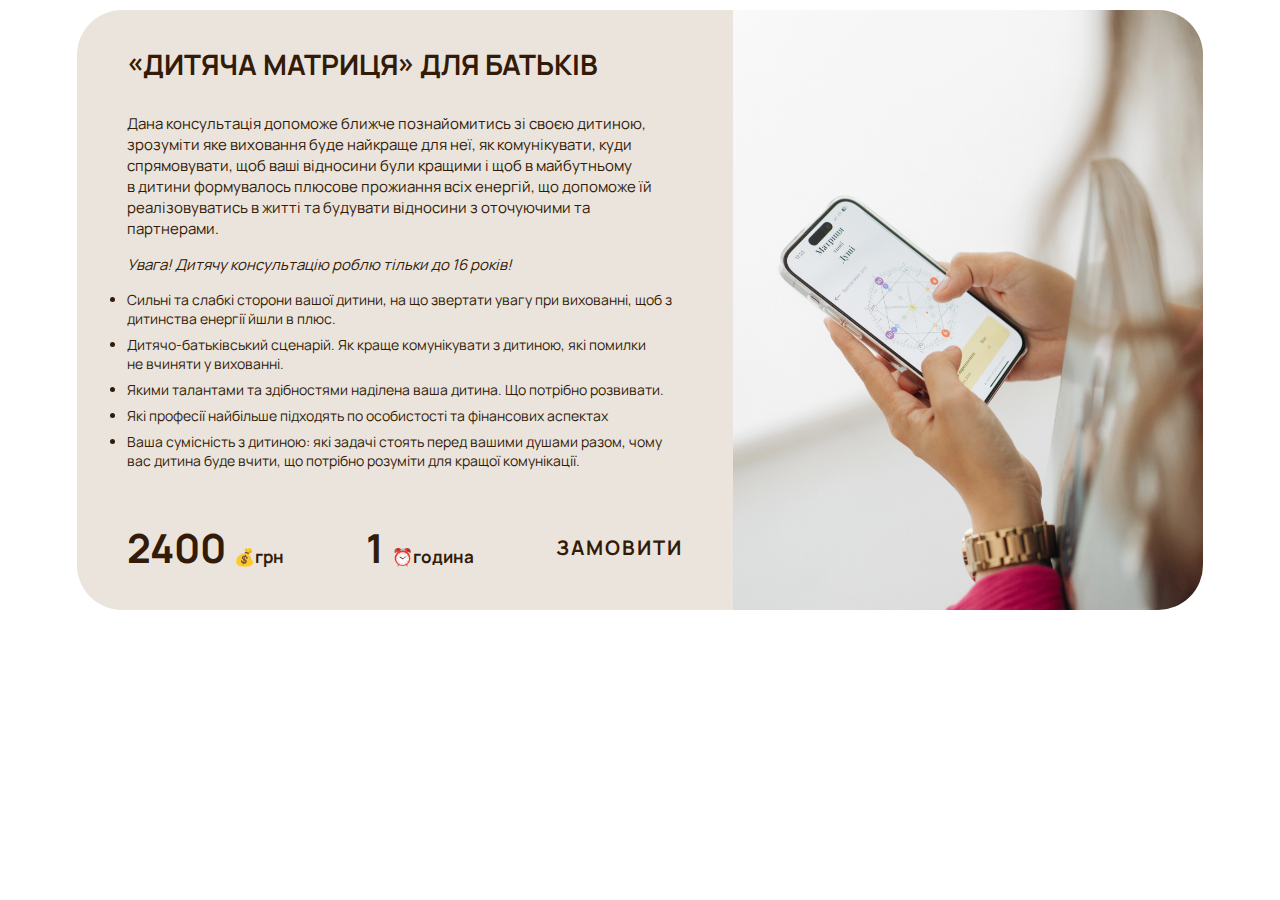
==== pages/child-consultation.html @ 8779e443 "fix" ====
<!DOCTYPE html>
<html lang="en">

<head>
    <meta charset="UTF-8">
    <meta http-equiv="X-UA-Compatible" content="IE=edge">
    <meta name="viewport" content="width=device-width, initial-scale=1.0">
    <link rel="stylesheet" href="../styles/style.css">
    <link rel="preconnect" href="https://fonts.googleapis.com">
    <link rel="preconnect" href="https://fonts.gstatic.com" crossorigin>
    <link rel="preconnect" href="https://fonts.googleapis.com">
    <link rel="preconnect" href="https://fonts.gstatic.com" crossorigin>
    <link rel="preconnect" href="https://fonts.googleapis.com">
    <link rel="preconnect" href="https://fonts.gstatic.com" crossorigin>
    <link href="https://fonts.googleapis.com/css2?family=Manrope:wght@200&family=Playfair+Display&display=swap"
        rel="stylesheet">
    <link rel="stylesheet" href="https://cdnjs.cloudflare.com/ajax/libs/animate.css/4.1.1/animate.min.css" />

    <title>Nataliia Karmolog</title>
</head>

<body>
    <main>
        <section id="services" class="section services">
            <div class="container services-container">
                <div class="services-wrap">
                    <div class="service-card card-1">
                        <div class="service-card-text consultation-page">

                            <h4>&#171;ДИТЯЧА МАТРИЦЯ&#187; ДЛЯ БАТЬКІВ</h4>
                            <p>Дана консультація допоможе ближче познайомитись зі своєю дитиною, зрозуміти яке виховання
                                буде
                                найкраще для неї, як комунікувати, куди спрямовувати, щоб ваші відносини були кращими і
                                щоб
                                в майбутньому в дитини формувалось плюсове прожиання всіх енергій, що допоможе їй
                                реалізовуватись в житті та будувати відносини з оточуючими та партнерами.</p>
                            <p><i>Увага! Дитячу консультацію роблю тільки до 16 років!</i></p>
                            <ul>
                                <li>Сильні та слабкі сторони вашої дитини, на що звертати увагу при вихованні, щоб з
                                    дитинства
                                    енергії йшли в плюс.</li>
                                <li>Дитячо-батьківський сценарій. Як краще комунікувати з дитиною, які помилки
                                    не вчиняти
                                    у вихованні.</li>
                                <li>Якими талантами та здібностями наділена ваша дитина. Що потрібно розвивати.</li>
                                <li>Які професії найбільше підходять по особистості та фінансових аспектах</li>
                                <li>Ваша сумісність з дитиною: які задачі стоять перед вашими душами разом, чому вас
                                    дитина
                                    буде
                                    вчити, що потрібно розуміти для кращої комунікації.</li>
                            </ul>
                            <div class="service-card-footer">
                                <div class="service-card-price">2400 <span>‌💰грн</span></div>
                                <div class="service-card-price"> ‌1 <span>‌⏰година</span></div>
                                <a target="_blank" rel="noreferrer" class="service-card-order"
                                    href="https://www.instagram.com/nataliia_karmolog">ЗАМОВИТИ</a>
                            </div>

                        </div>
                        <div class="service-card-img" id="card-1-img"></div>
                    </div>
                </div>
            </div>
    </main>
    <script type="module" src="../js/script.js"></script>
</body>

</html>
---- styles/style.css ----
@charset "UTF-8";
@font-face {
  font-family: "Wulkan Display";
  src: url("../assets/fonts/WulkanDisplayLight.woff2") format("woff2"), url("../assets/fonts/WulkanDisplayLight.woff") format("woff");
}
* {
  -webkit-box-sizing: border-box;
          box-sizing: border-box;
}

html {
  scroll-behavior: smooth;
}

body {
  margin: 0 auto;
  background-color: white;
  width: 100vw;
  overflow-x: hidden;
  margin-right: calc(-1 * (100vw - 100%));
  font-family: "Manrope", sans-serif;
  color: #331B07;
  font-size: 1vw;
}
@media (max-width: 1366px) {
  body {
    overflow-x: hidden;
  }
}

h1,
h2,
h3 {
  font-family: "Wulkan Display", serif;
  color: #331B07;
}

a {
  text-decoration: none;
}

.container {
  margin: 0 auto;
  max-width: 1450px;
  overflow-x: hidden;
  padding: 0 5px;
}

#hero {
  display: -webkit-box;
  display: -ms-flexbox;
  display: flex;
  -webkit-box-orient: horizontal;
  -webkit-box-direction: normal;
      -ms-flex-direction: row;
          flex-direction: row;
  height: 100vh;
}
@media (max-width: 768px) {
  #hero {
    -webkit-box-orient: vertical;
    -webkit-box-direction: normal;
        -ms-flex-direction: column;
            flex-direction: column;
  }
}

.hero-text-wrapper {
  width: 55%;
  position: relative;
}
@media (max-width: 768px) {
  .hero-text-wrapper {
    width: 100%;
  }
}
.hero-text-wrapper::before {
  content: "";
  background-image: url("../assets/img/bg.webp");
  background-size: cover;
  position: absolute;
  top: 0px;
  right: 0px;
  bottom: 0px;
  left: 0px;
  opacity: 0.13;
  overflow: hidden;
  z-index: -1;
}
.hero-text-wrapper .header {
  display: -webkit-box;
  display: -ms-flexbox;
  display: flex;
  -webkit-box-orient: horizontal;
  -webkit-box-direction: normal;
      -ms-flex-direction: row;
          flex-direction: row;
  -webkit-box-align: center;
      -ms-flex-align: center;
          align-items: center;
  -webkit-box-pack: center;
      -ms-flex-pack: center;
          justify-content: center;
  gap: 45px;
  height: 120px;
  /*hamburger*/
}
.hero-text-wrapper .header .nav-ul {
  padding: 0;
  display: -webkit-box;
  display: -ms-flexbox;
  display: flex;
  -webkit-box-orient: horizontal;
  -webkit-box-direction: normal;
      -ms-flex-direction: row;
          flex-direction: row;
  -webkit-box-pack: justify;
      -ms-flex-pack: justify;
          justify-content: space-between;
  gap: 25px;
  padding: 0 20px;
}
.hero-text-wrapper .header .nav-ul .nav-item {
  list-style: none;
}
.hero-text-wrapper .header .nav-ul a {
  text-decoration: none;
  color: black;
  font-size: 14px;
}
.hero-text-wrapper .header .nav-ul a:hover {
  color: #B49378;
}
@media (max-width: 1367px) {
  .hero-text-wrapper .header .nav-ul a {
    font-size: 12px;
  }
}
.hero-text-wrapper .header .hamburger {
  display: none;
}
.hero-text-wrapper .header .hamburger .line {
  width: 50px;
  height: 5px;
  background-color: #ecf0f1;
  display: block;
  margin: 8px auto;
  -webkit-transition: all 0.3s ease-in-out;
  transition: all 0.3s ease-in-out;
}
.hero-text-wrapper .header .hamburger:hover {
  cursor: pointer;
}
.hero-text-wrapper .header #hamburger-10 {
  -webkit-transition: all 0.3s ease-in-out;
  transition: all 0.3s ease-in-out;
}
.hero-text-wrapper .header #hamburger-10.is-active {
  -webkit-transform: rotate(90deg);
  transform: rotate(90deg);
}
.hero-text-wrapper .header #hamburger-10.is-active .line:nth-child(1) {
  width: 30px;
}
.hero-text-wrapper .header #hamburger-10.is-active .line:nth-child(2) {
  width: 30px;
}
.hero-text-wrapper .header .is-open .hamburger {
  -webkit-transform: rotate(90deg);
  transform: rotate(90deg);
}
.hero-text-wrapper .header .is-open .nav {
  right: 0;
}
@media (min-width: 320px) and (max-width: 1028px) {
  .hero-text-wrapper .header {
    -webkit-box-pack: start;
        -ms-flex-pack: start;
            justify-content: flex-start;
    position: relative;
    padding-left: 10px;
  }
  .hero-text-wrapper .header .logo {
    margin-left: 15px;
  }
  .hero-text-wrapper .header .nav {
    position: fixed;
    width: 320px;
    height: 100%;
    top: 0;
    right: -320px;
    background-color: #E2E2E2;
    z-index: 10;
    -webkit-transition: 0.5s;
    transition: 0.5s;
  }
  .hero-text-wrapper .header .nav-ul {
    -webkit-box-orient: vertical;
    -webkit-box-direction: normal;
        -ms-flex-direction: column;
            flex-direction: column;
    -webkit-box-pack: center;
        -ms-flex-pack: center;
            justify-content: center;
    margin: 150px auto;
    padding: 0px;
    padding-left: 40px;
    gap: 20px;
  }
  .hero-text-wrapper .header .nav-ul .nav-item {
    margin-right: 0;
  }
  .hero-text-wrapper .header .nav-ul .nav-link {
    font-weight: 600;
    font-size: 22px;
    line-height: 35px;
    color: #292929;
  }
  .hero-text-wrapper .header .nav-ul .active-link::after {
    bottom: -8px;
  }
  .hero-text-wrapper .header .hamburger {
    display: block;
    position: absolute;
    right: 15px;
    top: 40px;
    z-index: 20;
  }
  .hero-text-wrapper .header .hamburger .line {
    width: 30px;
    height: 2px;
    background-color: rgba(51, 27, 7, 0.7607843137);
    display: block;
    margin: 8px 23px 8px 0px;
    -webkit-transition: all 0.3s ease-in-out;
    transition: all 0.3s ease-in-out;
  }
}
.hero-text-wrapper .hero-text {
  height: 87%;
  display: -webkit-box;
  display: -ms-flexbox;
  display: flex;
  -webkit-box-orient: vertical;
  -webkit-box-direction: normal;
      -ms-flex-direction: column;
          flex-direction: column;
  -webkit-box-align: center;
      -ms-flex-align: center;
          align-items: center;
}
.hero-text-wrapper .hero-text h1 {
  width: 78%;
  font-weight: 300;
  text-transform: uppercase;
  font-size: 5.3em;
  line-height: 1.1em;
  padding-left: 17.2%;
  margin-top: 11.7%;
  margin-bottom: 40px;
}
.hero-text-wrapper .hero-text p {
  font-size: 22px;
  line-height: 35.8px;
  width: 73%;
  padding-left: 22%;
}
@media (max-width: 1367px) {
  .hero-text-wrapper .hero-text h1 {
    font-size: 4.7em;
    line-height: 1.25em;
    padding-left: 2.5%;
    margin-top: 10.5%;
    margin-bottom: 20px;
  }
}
@media (max-width: 1028px) {
  .hero-text-wrapper .hero-text h1 {
    font-size: 6.5em;
    line-height: 1.25em;
    padding-left: 2.5%;
    margin-top: 3.5%;
    margin-bottom: 20px;
  }
  .hero-text-wrapper .hero-text p {
    font-size: 16px;
    line-height: 23px;
    width: 80%;
    padding-left: 12%;
  }
}
@media (max-width: 768px) {
  .hero-text-wrapper .hero-text {
    -webkit-box-align: start;
        -ms-flex-align: start;
            align-items: flex-start;
    padding-left: 65px;
  }
  .hero-text-wrapper .hero-text h1 {
    width: 60%;
    margin-bottom: 10px;
    margin-top: 0%;
  }
  .hero-text-wrapper .hero-text p {
    width: 60%;
    padding-left: 9%;
    margin-bottom: 50px;
  }
}
@media (max-width: 470px) {
  .hero-text-wrapper .hero-text {
    padding-left: 10px;
  }
  .hero-text-wrapper .hero-text h1 {
    font-size: 50px;
    width: 97%;
  }
  .hero-text-wrapper .hero-text p {
    width: 100%;
    font-size: 18px;
    padding-left: 10px;
    padding-right: 10px;
    margin-bottom: 120px;
  }
}
.hero-text-wrapper .hero-circle {
  position: absolute;
  width: 320px;
  height: 320px;
  border-radius: 50%;
  left: 84%;
  top: 49%;
  z-index: 1;
  background-color: #B49378;
  padding: 13px;
}
.hero-text-wrapper .hero-circle:hover {
  cursor: pointer;
}
.hero-text-wrapper .hero-circle .vector-img {
  position: absolute;
  z-index: 10;
  top: 19%;
  left: 19%;
  width: 200px;
}
.hero-text-wrapper .hero-circle .rounded-text {
  text-transform: uppercase;
  -webkit-transform: rotate(-104deg);
          transform: rotate(-104deg);
  color: #fff;
  font-weight: bold;
  z-index: -1;
  letter-spacing: 0.09rem;
}
@-webkit-keyframes rotating {
  from {
    -webkit-transform: rotate(0deg);
            transform: rotate(0deg);
  }
  to {
    -webkit-transform: rotate(360deg);
            transform: rotate(360deg);
  }
}
@keyframes rotating {
  from {
    -webkit-transform: rotate(0deg);
            transform: rotate(0deg);
  }
  to {
    -webkit-transform: rotate(360deg);
            transform: rotate(360deg);
  }
}
.hero-text-wrapper .hero-circle .rotating {
  -webkit-animation: rotating 18s linear infinite;
          animation: rotating 18s linear infinite;
}
@-webkit-keyframes coloring {
  0% {
    fill: #fff;
  }
  100% {
    fill: #fff;
  }
}
@keyframes coloring {
  0% {
    fill: #fff;
  }
  100% {
    fill: #fff;
  }
}
.hero-text-wrapper .hero-circle .coloring {
  -webkit-animation: coloring 18s linear infinite;
          animation: coloring 18s linear infinite;
}
@media (max-width: 1367px) {
  .hero-text-wrapper .hero-circle {
    width: 200px;
    height: 200px;
    left: 84%;
    top: 59%;
    z-index: 1;
    padding: 13px;
  }
  .hero-text-wrapper .hero-circle .vector-img {
    top: 19%;
    left: 19%;
    width: 125px;
  }
}
@media (max-width: 1028px) {
  .hero-text-wrapper .hero-circle {
    width: 200px;
    height: 200px;
    left: 84%;
    top: 69%;
    z-index: 1;
    padding: 13px;
  }
  .hero-text-wrapper .hero-circle .vector-img {
    top: 19%;
    left: 19%;
    width: 125px;
  }
}
@media (max-width: 768px) {
  .hero-text-wrapper .hero-circle {
    width: 180px;
    height: 180px;
    left: 64%;
    top: 73%;
  }
  .hero-text-wrapper .hero-circle .vector-img {
    top: 20%;
    left: 22%;
    width: 105px;
  }
}
@media (max-width: 470px) {
  .hero-text-wrapper .hero-circle {
    width: 150px;
    height: 150px;
    left: 55%;
    top: 82%;
    padding: 10px;
  }
  .hero-text-wrapper .hero-circle .vector-img {
    top: 23%;
    left: 24%;
    width: 80px;
  }
}

.hero-img {
  width: 45%;
  position: relative;
  overflow: hidden;
}
.hero-img::before {
  content: "";
  background-image: url("../assets/img/2.webp");
  background-size: cover;
  position: absolute;
  top: -180px;
  right: 0px;
  bottom: 0px;
  left: 0px;
  overflow: hidden;
}
@media screen and (max-width: 1367px) {
  .hero-img::before {
    content: "";
    background-image: url("../assets/img/2.webp");
    background-size: cover;
    position: absolute;
    top: -20px;
    right: 0px;
    bottom: 0px;
    left: 0px;
    overflow: hidden;
  }
}
@media (max-width: 768px) {
  .hero-img {
    width: 100%;
    height: 100%;
  }
}
@media screen and (max-width: 470px) {
  .hero-img::before {
    content: "";
    top: -240px;
  }
}
@media screen and (max-width: 376px) {
  .hero-img::before {
    content: "";
    top: -210px;
  }
}

/**********SECTION ABOUT***********/
.about-container h2 {
  font-size: 3.78em;
  font-weight: normal;
  text-align: center;
  width: 60%;
  margin: 0 auto;
  margin-top: 120px;
  margin-bottom: 90px;
  line-height: 78.1px;
  line-height: 1.3em;
}
.about-container .about-wrap {
  display: -webkit-box;
  display: -ms-flexbox;
  display: flex;
  -webkit-box-orient: horizontal;
  -webkit-box-direction: normal;
      -ms-flex-direction: row;
          flex-direction: row;
  width: 100%;
  background-color: #F3F1EC;
  overflow: hidden;
  border-radius: 45px;
  margin-bottom: 100px;
}
.about-container .about-wrap .about-wrap-img {
  width: 43%;
  height: 835px;
  position: relative;
}
.about-container .about-wrap .about-wrap-img::before {
  content: "";
  background-image: url("../assets/img/4.webp");
  background-size: cover;
  position: absolute;
  top: -100px;
  right: 0px;
  bottom: 0px;
  left: 0px;
  overflow: hidden;
}
.about-container .about-wrap .about-wrap-text {
  width: 57%;
  padding-left: 7.5%;
  padding-top: 30px;
  padding-right: 90px;
}
.about-container .about-wrap .about-wrap-text h3 {
  font-size: 37px;
  line-height: 49.1px;
  font-weight: normal;
  margin-bottom: 20px;
  letter-spacing: 0.06rem;
}
.about-container .about-wrap .about-wrap-text p {
  font-size: 19px;
  line-height: 33.8px;
  margin-bottom: 25px;
}
.about-container .about-wrap .about-wrap-text button {
  width: 250px;
  height: 65px;
  border-radius: 35px;
  font-size: 20px;
  color: white;
  border: none;
  background-color: #B49378;
}
.about-container .about-wrap .about-wrap-text button:hover {
  cursor: pointer;
  background-color: rgba(180, 147, 120, 0.5411764706);
}
.about-container .numbers-wrap {
  display: -webkit-box;
  display: -ms-flexbox;
  display: flex;
  -webkit-box-orient: horizontal;
  -webkit-box-direction: normal;
      -ms-flex-direction: row;
          flex-direction: row;
  -webkit-box-pack: center;
      -ms-flex-pack: center;
          justify-content: center;
}
.about-container .numbers-wrap .numbers-wrap-circle {
  display: -webkit-box;
  display: -ms-flexbox;
  display: flex;
  -webkit-box-orient: vertical;
  -webkit-box-direction: normal;
      -ms-flex-direction: column;
          flex-direction: column;
  -webkit-box-pack: center;
      -ms-flex-pack: center;
          justify-content: center;
  -webkit-box-align: center;
      -ms-flex-align: center;
          align-items: center;
  width: 490px;
  height: 490px;
  border: 1px solid rgba(128, 128, 128, 0.589);
  border-radius: 50%;
  font-size: 22px;
  line-height: 35px;
  margin: 0 -15px;
}
.about-container .numbers-wrap .numbers-wrap-circle span {
  font-size: 82px;
  line-height: 82.1px;
  font-family: "Wulkan Display", serif;
  font-weight: 500;
}
@media (max-width: 1366px) {
  .about-container {
    padding: 0 50px;
  }
  .about-container h2 {
    font-size: 3.9em;
    margin-top: 100px;
    margin-bottom: 60px;
    line-height: 1.3em;
  }
  .about-container .about-wrap .about-wrap-img {
    width: 43%;
    height: 515px;
  }
  .about-container .about-wrap .about-wrap-img::before {
    content: "";
    top: -250px;
  }
  .about-container .about-wrap .about-wrap-text {
    width: 57%;
    padding-left: 7%;
    padding-top: 65px;
    padding-right: 6%;
  }
  .about-container .about-wrap .about-wrap-text h3 {
    font-size: 24px;
    line-height: 31px;
  }
  .about-container .about-wrap .about-wrap-text p {
    font-size: 13px;
    line-height: 20.6px;
  }
  .about-container .about-wrap .about-wrap-text button {
    width: 165px;
    height: 45px;
    font-size: 14px;
  }
  .about-container .numbers-wrap .numbers-wrap-circle {
    width: 310px;
    height: 310px;
    font-size: 14px;
    line-height: 22.7px;
    margin: 0 -15px;
  }
  .about-container .numbers-wrap .numbers-wrap-circle span {
    font-size: 52px;
    line-height: 52.7px;
  }
}
@media (max-width: 1028px) {
  .about-container {
    padding: 0 50px;
  }
  .about-container h2 {
    font-size: 3.9em;
    margin-top: 100px;
    margin-bottom: 60px;
    line-height: 1.3em;
  }
  .about-container .about-wrap .about-wrap-img {
    width: 43%;
    height: 515px;
  }
  .about-container .about-wrap .about-wrap-text {
    width: 57%;
    padding-left: 7%;
    padding-top: 65px;
    padding-right: 6%;
  }
  .about-container .about-wrap .about-wrap-text h3 {
    font-size: 24px;
    line-height: 31px;
  }
  .about-container .about-wrap .about-wrap-text p {
    font-size: 13px;
    line-height: 20.6px;
  }
  .about-container .about-wrap .about-wrap-text button {
    width: 165px;
    height: 45px;
    font-size: 14px;
  }
  .about-container .numbers-wrap .numbers-wrap-circle {
    width: 310px;
    height: 310px;
    font-size: 14px;
    line-height: 22.7px;
    margin: 0 -15px;
  }
  .about-container .numbers-wrap .numbers-wrap-circle span {
    font-size: 52px;
    line-height: 52.7px;
  }
}
@media (max-width: 768px) {
  .about-container h2 {
    margin-bottom: 20px;
  }
  .about-container .about-wrap .about-wrap-img {
    height: 500px;
  }
  .about-container .about-wrap .about-wrap-text {
    padding-top: 10px;
    padding-left: 5%;
    padding-right: 5%;
  }
  .about-container .about-wrap .about-wrap-text h3 {
    font-size: 18px;
  }
  .about-container .about-wrap .about-wrap-text p {
    margin-bottom: 30px;
  }
  .about-container .numbers-wrap .numbers-wrap-circle {
    width: 250px;
    height: 250px;
    font-size: 14px;
    line-height: 21px;
    margin: 0 -15px;
  }
  .about-container .numbers-wrap .numbers-wrap-circle .circle-text {
    width: 70%;
    text-align: center;
  }
  .about-container .numbers-wrap .numbers-wrap-circle span {
    font-size: 52px;
    line-height: 52.7px;
  }
}
@media (max-width: 470px) {
  .about-container {
    padding: 0 30px;
  }
  .about-container h2 {
    font-size: 35px;
    line-height: 1.3em;
    width: 100%;
  }
  .about-container .about-wrap {
    -webkit-box-orient: vertical;
    -webkit-box-direction: normal;
        -ms-flex-direction: column;
            flex-direction: column;
  }
  .about-container .about-wrap .about-wrap-img {
    width: 100%;
    height: 290px;
  }
  .about-container .about-wrap .about-wrap-img::before {
    top: -185px;
  }
  .about-container .about-wrap .about-wrap-text {
    width: 100%;
    padding-top: 20px;
    padding-right: 6%;
  }
  .about-container .about-wrap .about-wrap-text h3 {
    font-size: 28px;
    line-height: 35px;
  }
  .about-container .about-wrap .about-wrap-text p {
    font-size: 18px;
    line-height: 26px;
  }
  .about-container .about-wrap .about-wrap-text button {
    width: 185px;
    height: 65px;
    font-size: 18px;
    margin-bottom: 45px;
  }
  .about-container .numbers-wrap .numbers-wrap-circle {
    width: 180px;
    height: 180px;
  }
  .about-container .numbers-wrap .numbers-wrap-circle .circle-text {
    width: 70%;
    text-align: center;
    font-weight: bold;
    font-size: 12px;
  }
  .about-container .numbers-wrap .numbers-wrap-circle span {
    font-size: 45px;
    line-height: 52.7px;
  }
}
@media screen and (max-width: 376px) {
  .about-container .about-wrap .about-wrap-img::before {
    top: -135px;
  }
}

/*************SECTION METHOD************/
.method-container {
  padding-top: 10px;
}
.method-container .method-wrap {
  display: -webkit-box;
  display: -ms-flexbox;
  display: flex;
  -webkit-box-orient: horizontal;
  -webkit-box-direction: normal;
      -ms-flex-direction: row;
          flex-direction: row;
  -webkit-box-align: center;
      -ms-flex-align: center;
          align-items: center;
  width: 100%;
  overflow: hidden;
  border-radius: 45px;
  margin-bottom: 30px;
  margin-top: 10px;
  position: relative;
}
.method-container .method-wrap::before {
  content: "";
  background-image: url("../assets/img/bg.webp");
  background-size: cover;
  position: absolute;
  top: 0px;
  right: 0px;
  bottom: 0px;
  left: 0px;
  opacity: 0.13;
  overflow: hidden;
  z-index: -1;
}
.method-container .method-wrap .method-wrap-img {
  width: 43%;
  height: 760px;
  position: relative;
}
.method-container .method-wrap .method-wrap-img::before {
  content: "";
  background-image: url("../assets/img/5.webp");
  background-size: cover;
  position: absolute;
  top: -330px;
  right: 0px;
  bottom: 0px;
  left: 0px;
  overflow: hidden;
}
.method-container .method-wrap .method-wrap-text {
  width: 57%;
  padding-left: 15px;
  padding-right: 53px;
}
.method-container .method-wrap .method-wrap-text h3 {
  font-size: 71px;
  line-height: 78.1px;
  font-weight: normal;
  letter-spacing: 0.06rem;
  margin-bottom: 40px;
  margin-top: 0;
}
.method-container .method-wrap .method-wrap-text p {
  font-size: 21px;
  line-height: 33.8px;
  margin: 0;
}
.method-container .method-wrap .method-wrap-text .p-bold {
  margin-top: 20px;
  font-weight: bold;
}
@media (max-width: 1366px) {
  .method-container {
    padding-left: 5%;
    padding-right: 5%;
  }
  .method-container .method-wrap .method-wrap-img {
    height: 540px;
  }
  .method-container .method-wrap .method-wrap-img::before {
    content: "";
    top: -220px;
  }
  .method-container .method-wrap .method-wrap-text h3 {
    font-size: 44px;
    line-height: 50.2px;
    margin-bottom: 20px;
    margin-top: 10px;
    letter-spacing: 0rem;
  }
  .method-container .method-wrap .method-wrap-text p {
    font-size: 15px;
    line-height: 20.6px;
    margin: 0;
    padding-right: 3%;
  }
}
@media (max-width: 768px) {
  .method-container .method-wrap .method-wrap-img {
    height: 505px;
  }
  .method-container .method-wrap .method-wrap-text {
    padding-right: 0;
  }
  .method-container .method-wrap .method-wrap-text h3 {
    font-size: 33px;
    line-height: 37px;
    margin-bottom: 15px;
    margin-top: 15px;
    letter-spacing: 0rem;
  }
  .method-container .method-wrap .method-wrap-text p {
    font-size: 13px;
    line-height: 20.6px;
    margin: 0;
    padding-right: 3%;
  }
}
@media (max-width: 470px) {
  .method-container .method-wrap {
    -webkit-box-orient: vertical;
    -webkit-box-direction: normal;
        -ms-flex-direction: column;
            flex-direction: column;
    -webkit-box-pack: justify;
        -ms-flex-pack: justify;
            justify-content: space-between;
    gap: 15px;
    height: 800px;
  }
  .method-container .method-wrap .method-wrap-img {
    width: 100%;
    position: relative;
    overflow: hidden;
  }
  .method-container .method-wrap .method-wrap-img::before {
    top: -170px;
  }
  .method-container .method-wrap .method-wrap-text {
    padding-right: 0;
    width: 100%;
  }
  .method-container .method-wrap .method-wrap-text h3 {
    font-size: 39px;
    line-height: 44.1px;
    width: 100%;
    margin-bottom: 15px;
    margin-top: 10px;
    text-align: center;
  }
  .method-container .method-wrap .method-wrap-text p {
    font-size: 17.5px;
    line-height: 28.6px;
    margin: 0;
    padding-right: 0%;
  }
}
@media (max-width: 376px) {
  .method-container .method-wrap .method-wrap-img::before {
    top: -145px;
  }
}

/**************SECTION SERVICES*****************/
.services-container {
  padding-top: 30px;
  padding-bottom: 15vh;
}
.services-container h2 {
  font-size: 71px;
  font-weight: normal;
  text-align: center;
  width: 60%;
  margin: 0 auto;
  margin-top: 120px;
  margin-bottom: 90px;
  line-height: 78.1px;
}
.services-container .services-wrap {
  display: -webkit-box;
  display: -ms-flexbox;
  display: flex;
  -ms-flex-wrap: wrap;
      flex-wrap: wrap;
  gap: 2%;
}
.services-container .service-card {
  display: -webkit-box;
  display: -ms-flexbox;
  display: flex;
  -webkit-box-orient: horizontal;
  -webkit-box-direction: normal;
      -ms-flex-direction: row;
          flex-direction: row;
  -webkit-box-align: center;
      -ms-flex-align: center;
          align-items: center;
  gap: 50px;
  overflow: hidden;
  margin-top: 10px;
  position: relative;
  max-width: 100%;
  margin-bottom: 2%;
  padding: 50px 65px;
  border-radius: 45px;
}
.services-container .service-card .service-card-text {
  width: 57%;
  font-size: 17px;
}
.services-container .service-card .service-card-text p {
  font-size: 15px;
}
.services-container .service-card .service-card-text h4 {
  margin: 0;
  font-size: 28px;
  margin-bottom: 30px;
}
.services-container .service-card .service-card-text ul,
.services-container .service-card .service-card-text li {
  margin: 0;
  padding: 0;
  margin-bottom: 7px;
}
.services-container .service-card .service-card-text .service-card-footer {
  display: -webkit-box;
  display: -ms-flexbox;
  display: flex;
  -webkit-box-orient: horizontal;
  -webkit-box-direction: normal;
      -ms-flex-direction: row;
          flex-direction: row;
  -webkit-box-pack: justify;
      -ms-flex-pack: justify;
          justify-content: space-between;
  margin-top: 50px;
}
.services-container .service-card .service-card-text .service-card-footer .service-card-price {
  font-size: 40px;
  font-weight: bold;
}
.services-container .service-card .service-card-text .service-card-footer .service-card-price span {
  font-size: 17px;
}
.services-container .service-card .service-card-text .service-card-footer .service-card-order {
  display: -webkit-box;
  display: -ms-flexbox;
  display: flex;
  -webkit-box-pack: center;
      -ms-flex-pack: center;
          justify-content: center;
  -webkit-box-align: center;
      -ms-flex-align: center;
          align-items: center;
  font-size: 20px;
  font-weight: bold;
  letter-spacing: 2px;
  color: #331B07;
}
.services-container .service-card .service-card-img {
  width: 43%;
  height: 100%;
  position: relative;
  border-radius: 45px;
}
.services-container .service-card .service-card-img::before {
  content: "";
  background-size: cover;
  position: absolute;
  overflow: hidden;
}
.services-container .service-card .consultation-page .service-card-text {
  width: 100%;
}
.services-container .card-1 {
  background-color: #EAE4DD;
}
.services-container #card-1-img::before {
  background-image: url("../assets/img/62.webp");
  top: -50px;
  right: -65px;
  bottom: -50px;
  left: 0px;
}
.services-container .card-2 {
  background-color: #E2E2E2;
  -webkit-box-orient: horizontal;
  -webkit-box-direction: reverse;
      -ms-flex-direction: row-reverse;
          flex-direction: row-reverse;
}
.services-container #card-2-img::before {
  background-image: url("../assets/img/7.webp");
  top: -50px;
  right: 0px;
  bottom: -50px;
  left: -65px;
}
.services-container .low-priority-cars-wrap {
  display: -webkit-box;
  display: -ms-flexbox;
  display: flex;
  -webkit-box-orient: horizontal;
  -webkit-box-direction: normal;
      -ms-flex-direction: row;
          flex-direction: row;
  -webkit-box-pack: justify;
      -ms-flex-pack: justify;
          justify-content: space-between;
  -ms-flex-wrap: wrap;
      flex-wrap: wrap;
}
.services-container .low-priority-cars-wrap .service-card {
  display: -webkit-box;
  display: -ms-flexbox;
  display: flex;
  -webkit-box-orient: vertical;
  -webkit-box-direction: normal;
      -ms-flex-direction: column;
          flex-direction: column;
  -webkit-box-pack: center;
      -ms-flex-pack: center;
          justify-content: center;
}
.services-container .low-priority-cars-wrap .service-card .service-card-text {
  width: 100%;
}
.services-container .low-priority-cars-wrap .service-card .service-card-text p {
  font-size: 15px;
}
.services-container .card-3 {
  width: 49%;
  background-color: #E9DBCE;
}
.services-container .card-4 {
  width: 49%;
  background-color: #333333;
  color: #FFFFFF;
}
.services-container .card-4 .service-card-footer #card-order-4 {
  color: #FFFFFF;
}
.services-container .card-4 .service-card-footer .service-card-order {
  color: #FFFFFF;
}
.services-container .card-5 {
  width: 49%;
  height: 370px;
  background-color: #EAE4DD;
}
.services-container .card-6 {
  width: 49%;
  background-color: #F6EFDB;
}
.services-container .card-7 {
  margin-top: -120px;
  width: 49%;
  background-color: #F6E1DB;
}
@media (max-width: 1366px) {
  .services-container {
    padding: 0 6%;
  }
  .services-container h2 {
    font-size: 45px;
    line-height: 52.2px;
    margin-top: 110px;
    margin-bottom: 60px;
  }
  .services-container .service-card {
    padding: 35px 50px;
  }
  .services-container .service-card h4 {
    font-size: 18px;
    line-height: 38.1px;
    margin-bottom: 20px;
  }
  .services-container .service-card ul,
  .services-container .service-card li {
    font-size: 14px;
  }
  .services-container .service-card .service-card-footer {
    margin-top: 30px;
  }
  .services-container .service-card .service-card-footer .service-card-price {
    font-size: 30px;
  }
  .services-container .service-card .service-card-footer .service-card-price span {
    font-size: 15px;
  }
  .services-container .service-card .service-card-footer .service-card-order {
    font-size: 15px;
    letter-spacing: 2px;
  }
}
@media (max-width: 768px) {
  .services-container h2 {
    font-size: 34px;
    line-height: 37.5px;
    margin-top: 0px;
    margin-bottom: 40px;
  }
  .services-container .service-card {
    padding: 30px 40px;
  }
  .services-container .service-card h4 {
    font-size: 17px;
    line-height: 24px;
    margin-bottom: 18px;
  }
  .services-container .service-card ul,
  .services-container .service-card li {
    font-size: 14px;
  }
  .services-container .service-card .service-card-footer {
    margin-top: 25px;
  }
  .services-container .service-card .service-card-footer .service-card-price {
    font-size: 28px;
  }
  .services-container .service-card .service-card-footer .service-card-price span {
    font-size: 15px;
  }
  .services-container .service-card .service-card-footer .service-card-order {
    font-size: 15px;
    letter-spacing: 2px;
  }
}
@media (max-width: 470px) {
  .services-container h2 {
    font-size: 35px;
    line-height: 37.5px;
    width: 100%;
  }
  .services-container .services-wrap {
    display: -webkit-box;
    display: -ms-flexbox;
    display: flex;
    -webkit-box-orient: vertical;
    -webkit-box-direction: normal;
        -ms-flex-direction: column;
            flex-direction: column;
    gap: 2%;
  }
  .services-container .service-card {
    max-width: 100%;
    margin-bottom: 4%;
    padding: 40px 35px;
    border-radius: 45px;
  }
  .services-container .service-card .service-card-text {
    width: 100%;
  }
  .services-container .service-card .service-card-text h4 {
    text-align: center;
    font-size: 20px;
    line-height: 30px;
    margin-bottom: 18px;
  }
  .services-container .service-card .service-card-text ul,
  .services-container .service-card .service-card-text .p-2 {
    display: none;
  }
  .services-container .service-card .service-card-text .vision {
    display: block;
  }
  .services-container .service-card .service-card-text .service-card-footer .service-card-price {
    font-size: 20px;
  }
  .services-container .service-card .service-card-text .service-card-footer .service-card-price span {
    font-size: 12px;
  }
  .services-container .service-card .service-card-text .service-card-footer .service-card-order {
    font-size: 15px;
  }
  .services-container .service-card .consultation-page ul,
  .services-container .service-card .consultation-page .p-2 {
    display: block;
  }
  .services-container .service-card ul,
  .services-container .service-card li {
    font-size: 16px;
  }
  .services-container .low-priority-cars-wrap {
    -webkit-box-orient: vertical;
    -webkit-box-direction: normal;
        -ms-flex-direction: column;
            flex-direction: column;
  }
  .services-container .low-priority-cars-wrap .service-card {
    width: 100%;
  }
  .services-container .low-priority-cars-wrap .card-7 {
    margin-top: 10px;
  }
  .services-container .service-card-img {
    display: none;
  }
}
@media (max-width: 415px) {
  .services-container .service-card .service-card-text .service-card-footer .service-card-price {
    font-size: 15px;
  }
  .services-container .service-card .service-card-text .service-card-footer .service-card-price span {
    font-size: 10px;
  }
  .services-container .service-card .service-card-text .service-card-footer .service-card-order {
    font-size: 13px;
  }
}

/**************SECTION CONTACT*****************/
.contact-wrapper {
  background-color: #F3F1EC;
  padding-top: 140px;
}
.contact-wrapper .contact-container {
  display: -webkit-box;
  display: -ms-flexbox;
  display: flex;
  -webkit-box-orient: horizontal;
  -webkit-box-direction: normal;
      -ms-flex-direction: row;
          flex-direction: row;
  padding-bottom: 110px;
  gap: 10px;
}
.contact-wrapper .contact-container .contact-img {
  width: 44%;
  height: 590px;
  position: relative;
}
.contact-wrapper .contact-container .contact-img::before {
  content: "";
  background-image: url("../assets/img/6.webp");
  background-size: cover;
  position: absolute;
  top: 0px;
  right: 0px;
  bottom: 0px;
  left: 0px;
  overflow: hidden;
  border-radius: 45px;
}
.contact-wrapper .contact-container .contact-form {
  display: -webkit-box;
  display: -ms-flexbox;
  display: flex;
  -webkit-box-orient: vertical;
  -webkit-box-direction: normal;
      -ms-flex-direction: column;
          flex-direction: column;
  -webkit-box-align: center;
      -ms-flex-align: center;
          align-items: center;
  gap: 50px;
  width: 56%;
  padding-top: 50px;
  position: relative;
}
.contact-wrapper .contact-container .contact-form::before {
  content: "";
  background-image: url("../assets/img/vector2.png");
  background-size: contain;
  background-repeat: no-repeat;
  position: absolute;
  top: 0px;
  right: 0px;
  bottom: 0px;
  left: 100px;
  opacity: 0.8;
  overflow: hidden;
  z-index: 1;
}
.contact-wrapper .contact-container .contact-form h3 {
  font-size: 47px;
  line-height: 49.1px;
  font-weight: normal;
  margin-bottom: 20px;
  letter-spacing: 0.06rem;
  z-index: 2;
}
.contact-wrapper .contact-container .contact-form .social-group {
  display: -webkit-box;
  display: -ms-flexbox;
  display: flex;
  -webkit-box-orient: horizontal;
  -webkit-box-direction: normal;
      -ms-flex-direction: row;
          flex-direction: row;
  gap: 60px;
  z-index: 2;
}
.contact-wrapper .contact-container .contact-form .social-group .social {
  background-color: #E9DBCE;
  padding: 12px 25px;
  border-radius: 25px;
}
.contact-wrapper .contact-container .contact-form .social-group .social-link {
  color: #331B07;
  font-weight: bold;
}
.contact-wrapper .contact-container .contact-form .private-number {
  font-family: "Wulkan Display", serif;
  color: #331B07;
  font-size: 77px;
  line-height: 77.8px;
  z-index: 2;
}
@media (max-width: 1366px) {
  .contact-wrapper {
    padding: 6%;
    padding-top: 10vh;
  }
  .contact-wrapper .contact-container .contact-img {
    height: 490px;
  }
  .contact-wrapper .contact-container .contact-form::before {
    left: 0%;
  }
  .contact-wrapper .contact-container .contact-form h3 {
    text-align: center;
    font-size: 40px;
    line-height: 45.1px;
  }
  .contact-wrapper .contact-container .contact-form .social-group {
    display: -webkit-box;
    display: -ms-flexbox;
    display: flex;
    -webkit-box-orient: horizontal;
    -webkit-box-direction: normal;
        -ms-flex-direction: row;
            flex-direction: row;
    gap: 60px;
    z-index: 2;
  }
  .contact-wrapper .contact-container .contact-form .social-group .social {
    background-color: #E9DBCE;
    padding: 12px 25px;
    border-radius: 25px;
  }
  .contact-wrapper .contact-container .contact-form .social-group .social-link {
    color: #331B07;
    font-weight: bold;
    font-size: 15px;
  }
  .contact-wrapper .contact-container .contact-form .private-number {
    font-size: 57px;
    line-height: 57.8px;
  }
}
@media (max-width: 768px) {
  .contact-wrapper {
    padding-top: 10vh;
  }
  .contact-wrapper .contact-container {
    padding-bottom: 60px;
  }
  .contact-wrapper .contact-container .contact-img {
    height: 400px;
  }
  .contact-wrapper .contact-container .contact-form {
    gap: 20px;
    padding-top: 20px;
  }
  .contact-wrapper .contact-container .contact-form .social-group {
    gap: 50px;
  }
  .contact-wrapper .contact-container .contact-form .private-number {
    margin-top: 10px;
    font-size: 47px;
    line-height: 47.8px;
  }
}
@media (max-width: 470px) {
  .contact-wrapper .contact-container {
    display: -webkit-box;
    display: -ms-flexbox;
    display: flex;
    -webkit-box-orient: vertical;
    -webkit-box-direction: normal;
        -ms-flex-direction: column;
            flex-direction: column;
    gap: 10px;
  }
  .contact-wrapper .contact-container .contact-img {
    width: 100%;
    height: 290px;
  }
  .contact-wrapper .contact-container .contact-form {
    gap: 30px;
    width: 100%;
    padding-top: 0px;
    position: relative;
  }
  .contact-wrapper .contact-container .contact-form::before {
    left: 50px;
    top: 10px;
  }
  .contact-wrapper .contact-container .contact-form h3 {
    font-size: 37px;
    line-height: 39.1px;
  }
}

/**************SECTION HOW TO CONSULTATION*****************/
.how-to-consultation {
  position: relative;
}
.how-to-consultation::before {
  content: "";
  background-image: url("../assets/img/bg.webp");
  background-size: cover;
  position: absolute;
  top: 0px;
  right: 0px;
  bottom: 0px;
  left: 0px;
  opacity: 0.13;
  overflow: hidden;
  z-index: -1;
}
.how-to-consultation .how-to-consultation-wrapper .how-to-consultation-wrapper-container {
  display: -webkit-box;
  display: -ms-flexbox;
  display: flex;
  -webkit-box-orient: vertical;
  -webkit-box-direction: normal;
      -ms-flex-direction: column;
          flex-direction: column;
  -webkit-box-pack: center;
      -ms-flex-pack: center;
          justify-content: center;
  -webkit-box-align: center;
      -ms-flex-align: center;
          align-items: center;
}
.how-to-consultation .how-to-consultation-wrapper .how-to-consultation-wrapper-container h2 {
  font-size: 51px;
  font-weight: normal;
}
.how-to-consultation .how-to-consultation-wrapper .how-to-consultation-wrapper-container h3 {
  font-size: 35px;
  font-weight: normal;
}
.how-to-consultation .how-to-consultation-wrapper .how-to-consultation-wrapper-container p {
  width: 60%;
  text-align: center;
}
.how-to-consultation .how-to-consultation-wrapper .how-to-consultation-wrapper-container .how-to-consultation-answers {
  display: -webkit-box;
  display: -ms-flexbox;
  display: flex;
  -webkit-box-orient: horizontal;
  -webkit-box-direction: normal;
      -ms-flex-direction: row;
          flex-direction: row;
  -ms-flex-pack: distribute;
      justify-content: space-around;
  -webkit-box-align: center;
      -ms-flex-align: center;
          align-items: center;
  gap: 3%;
  padding: 0 50px;
  margin-bottom: 70px;
}
.how-to-consultation .how-to-consultation-wrapper .how-to-consultation-wrapper-container .how-to-consultation-answers .how-to-consultation-answer {
  width: 33%;
  text-align: center;
}
.how-to-consultation .how-to-consultation-wrapper .how-to-consultation-wrapper-container .how-to-consultation-answers .consultation-answer-img {
  width: 100px;
  height: 100px;
}
@media (max-width: 1366px) {
  .how-to-consultation .how-to-consultation-wrapper {
    padding: 0 45px;
  }
  .how-to-consultation .how-to-consultation-wrapper .how-to-consultation-wrapper-container {
    display: -webkit-box;
    display: -ms-flexbox;
    display: flex;
    -webkit-box-orient: vertical;
    -webkit-box-direction: normal;
        -ms-flex-direction: column;
            flex-direction: column;
    -webkit-box-pack: center;
        -ms-flex-pack: center;
            justify-content: center;
    -webkit-box-align: center;
        -ms-flex-align: center;
            align-items: center;
  }
  .how-to-consultation .how-to-consultation-wrapper .how-to-consultation-wrapper-container h2 {
    margin-top: 70px;
    margin-bottom: 70px;
    font-size: 35px;
    line-height: 37.5px;
  }
  .how-to-consultation .how-to-consultation-wrapper .how-to-consultation-wrapper-container h3 {
    font-size: 35px;
    font-weight: normal;
  }
  .how-to-consultation .how-to-consultation-wrapper .how-to-consultation-wrapper-container p {
    width: 60%;
    text-align: center;
  }
  .how-to-consultation .how-to-consultation-wrapper .how-to-consultation-wrapper-container .how-to-consultation-answers {
    display: -webkit-box;
    display: -ms-flexbox;
    display: flex;
    -webkit-box-orient: horizontal;
    -webkit-box-direction: normal;
        -ms-flex-direction: row;
            flex-direction: row;
    -ms-flex-pack: distribute;
        justify-content: space-around;
    -webkit-box-align: center;
        -ms-flex-align: center;
            align-items: center;
    gap: 3%;
    padding: 0 50px;
    margin-bottom: 70px;
  }
  .how-to-consultation .how-to-consultation-wrapper .how-to-consultation-wrapper-container .how-to-consultation-answers .how-to-consultation-answer {
    width: 33%;
    text-align: center;
  }
  .how-to-consultation .how-to-consultation-wrapper .how-to-consultation-wrapper-container .how-to-consultation-answers .consultation-answer-img {
    width: 100px;
    height: 100px;
  }
}
@media (max-width: 470px) {
  .how-to-consultation .how-to-consultation-wrapper .how-to-consultation-wrapper-container h2,
  .how-to-consultation .how-to-consultation-wrapper .how-to-consultation-wrapper-container h3 {
    text-align: center;
    font-size: 30px;
    line-height: 37.5px;
    width: 100%;
  }
  .how-to-consultation .how-to-consultation-wrapper .how-to-consultation-wrapper-container .how-to-consultation-answers {
    -webkit-box-orient: vertical;
    -webkit-box-direction: normal;
        -ms-flex-direction: column;
            flex-direction: column;
    -ms-flex-pack: distribute;
        justify-content: space-around;
    -webkit-box-align: center;
        -ms-flex-align: center;
            align-items: center;
    gap: 10px;
    padding: 0;
    margin-bottom: 60px;
  }
  .how-to-consultation .how-to-consultation-wrapper .how-to-consultation-wrapper-container .how-to-consultation-answers .how-to-consultation-answer {
    width: 100%;
    font-size: 15px;
  }
  .how-to-consultation .how-to-consultation-wrapper .how-to-consultation-wrapper-container .how-to-consultation-answers .consultation-answer-img {
    width: 60px;
    height: 60px;
  }
  .how-to-consultation .how-to-consultation-wrapper .how-to-consultation-wrapper-container p {
    font-size: 15px;
    width: 100%;
    margin: 0;
  }
}

/**************SECTION SCHOOL*****************/
.numerology-school {
  display: -webkit-box;
  display: -ms-flexbox;
  display: flex;
  -webkit-box-orient: vertical;
  -webkit-box-direction: normal;
      -ms-flex-direction: column;
          flex-direction: column;
  -webkit-box-pack: center;
      -ms-flex-pack: center;
          justify-content: center;
  -webkit-box-align: center;
      -ms-flex-align: center;
          align-items: center;
  background-color: #F9F9F9;
  padding: 75px 0;
}
.numerology-school h2 {
  font-weight: normal;
  font-size: 51px;
  line-height: 78px;
  text-align: center;
}
.numerology-school .numerology-school-wrapper {
  display: -webkit-box;
  display: -ms-flexbox;
  display: flex;
  -webkit-box-orient: horizontal;
  -webkit-box-direction: normal;
      -ms-flex-direction: row;
          flex-direction: row;
  border-radius: 45px;
  overflow: hidden;
  background: white;
}
.numerology-school .numerology-school-wrapper .numerology-school-text {
  display: -webkit-box;
  display: -ms-flexbox;
  display: flex;
  -webkit-box-orient: vertical;
  -webkit-box-direction: normal;
      -ms-flex-direction: column;
          flex-direction: column;
  -webkit-box-align: center;
      -ms-flex-align: center;
          align-items: center;
  -webkit-box-pack: center;
      -ms-flex-pack: center;
          justify-content: center;
  width: 57%;
  padding: 50px 40px;
}
.numerology-school .numerology-school-wrapper .numerology-school-wrap-img {
  width: 43%;
  height: 500px;
  position: relative;
}
.numerology-school .numerology-school-wrapper .numerology-school-wrap-img::before {
  content: "";
  background-image: url("../assets/img/9.webp");
  background-size: cover;
  position: absolute;
  top: -300px;
  right: -50px;
  bottom: 0px;
  left: 0px;
  overflow: hidden;
  z-index: 0;
}
.numerology-school .about-course {
  margin-top: 60px;
  display: -webkit-box;
  display: -ms-flexbox;
  display: flex;
  -webkit-box-orient: horizontal;
  -webkit-box-direction: normal;
      -ms-flex-direction: row;
          flex-direction: row;
  -ms-flex-wrap: wrap;
      flex-wrap: wrap;
  -webkit-box-pack: justify;
      -ms-flex-pack: justify;
          justify-content: space-between;
}
.numerology-school .about-course .service-card {
  display: -webkit-box;
  display: -ms-flexbox;
  display: flex;
  -webkit-box-orient: vertical;
  -webkit-box-direction: normal;
      -ms-flex-direction: column;
          flex-direction: column;
  -webkit-box-pack: center;
      -ms-flex-pack: center;
          justify-content: center;
  width: 49%;
  margin-bottom: 2%;
  padding: 25px 45px 35px;
  border-radius: 45px;
}
.numerology-school .about-course .service-card .service-card-text {
  width: 100%;
  font-size: 17px;
}
.numerology-school .about-course .service-card .service-card-text h4 {
  font-size: 26px;
  text-transform: uppercase;
  margin-left: 42px;
}
.numerology-school .about-course .card-8 {
  background: #EAE4DD;
}
.numerology-school .about-course .card-9 {
  background: #E2E2E2;
}
.numerology-school .about-course .card-10 {
  background: #E9DBCE;
}
.numerology-school .about-course .card-11 {
  background: #F6EFDB;
}
.numerology-school .about-course .card-12 {
  background: #EAE4DD;
}
.numerology-school .about-course .card-13 {
  background: #F6E1DB;
}
@media (max-width: 1366px) {
  .numerology-school {
    padding: 0 6%;
    padding-top: 100px;
  }
  .numerology-school h2 {
    font-size: 35px;
    line-height: 37.5px;
  }
}
@media (max-width: 470px) {
  .numerology-school h2 {
    font-size: 30px;
    line-height: 38px;
    text-align: center;
  }
  .numerology-school .numerology-school-wrapper {
    display: -webkit-box;
    display: -ms-flexbox;
    display: flex;
    -webkit-box-orient: vertical;
    -webkit-box-direction: normal;
        -ms-flex-direction: column;
            flex-direction: column;
    -webkit-box-pack: justify;
        -ms-flex-pack: justify;
            justify-content: space-between;
    height: 700px;
  }
  .numerology-school .numerology-school-wrapper .numerology-school-text {
    display: -webkit-box;
    display: -ms-flexbox;
    display: flex;
    -webkit-box-orient: vertical;
    -webkit-box-direction: normal;
        -ms-flex-direction: column;
            flex-direction: column;
    -webkit-box-align: center;
        -ms-flex-align: center;
            align-items: center;
    -webkit-box-pack: center;
        -ms-flex-pack: center;
            justify-content: center;
    width: 100%;
    height: 60%;
    padding: 40px 30px;
  }
  .numerology-school .numerology-school-wrapper .numerology-school-text p {
    font-size: 15px;
  }
  .numerology-school .numerology-school-wrapper .numerology-school-wrap-img {
    width: 100%;
    height: 40%;
    position: relative;
    overflow: hidden;
  }
  .numerology-school .numerology-school-wrapper .numerology-school-wrap-img::before {
    top: -200px;
  }
  .numerology-school .about-course {
    margin-top: 60px;
    display: -webkit-box;
    display: -ms-flexbox;
    display: flex;
    -webkit-box-orient: vertical;
    -webkit-box-direction: normal;
        -ms-flex-direction: column;
            flex-direction: column;
    gap: 5px;
  }
  .numerology-school .about-course .service-card {
    display: -webkit-box;
    display: -ms-flexbox;
    display: flex;
    -webkit-box-orient: vertical;
    -webkit-box-direction: normal;
        -ms-flex-direction: column;
            flex-direction: column;
    -webkit-box-pack: center;
        -ms-flex-pack: center;
            justify-content: center;
    width: 100%;
    margin-bottom: 2%;
    padding: 20px 20px 30px;
    border-radius: 45px;
  }
  .numerology-school .about-course .service-card .service-card-text {
    width: 100%;
    font-size: 15px;
  }
  .numerology-school .about-course .service-card .service-card-text h4 {
    font-size: 19px;
    text-transform: uppercase;
    margin-left: 42px;
  }
}
@media (max-width: 376px) {
  .numerology-school .numerology-school-wrapper .numerology-school-text {
    height: 65%;
  }
  .numerology-school .numerology-school-wrapper .numerology-school-wrap-img {
    height: 35%;
  }
  .numerology-school .numerology-school-wrapper .numerology-school-wrap-img::before {
    top: -180px;
  }
}

/*****************SCHOOL PROGRAM**************************/
/*****accordion*****/
.study-program {
  background: #F9F9F9;
}
.study-program .container {
  display: -webkit-box;
  display: -ms-flexbox;
  display: flex;
  -webkit-box-orient: horizontal;
  -webkit-box-direction: normal;
      -ms-flex-direction: row;
          flex-direction: row;
  -webkit-box-pack: justify;
      -ms-flex-pack: justify;
          justify-content: space-between;
  border-radius: 45px;
  overflow: hidden;
  background-color: #DCDADB;
  padding: 0;
  /* Accordion styles */
  /*****accordion OFF******/
}
.study-program .container h2 {
  font-size: 37px;
  text-align: center;
  letter-spacing: 2px;
}
.study-program .container .study-program-img {
  min-height: 600px;
  width: 40%;
  position: relative;
  overflow: hidden;
}
.study-program .container .study-program-img::before {
  content: "";
  background-image: url("../assets/img/8.webp");
  background-size: cover;
  position: absolute;
  top: -230px;
  right: 0px;
  bottom: 0px;
  left: 0px;
  z-index: 1;
}
.study-program .container .study-program-wrap {
  background-color: #DCDADB;
  width: 60%;
  color: white;
  padding: 35px 35px 45px;
}
.study-program .container h1 {
  margin: 0;
  line-height: 2;
  text-align: center;
}
.study-program .container h2 {
  margin: 0 0 0.5em;
  font-weight: normal;
}
.study-program .container input {
  position: absolute;
  opacity: 0;
  z-index: -1;
}
.study-program .container .row {
  display: -webkit-box;
  display: -ms-flexbox;
  display: flex;
}
.study-program .container .row .col {
  -webkit-box-flex: 1;
      -ms-flex: 1;
          flex: 1;
}
.study-program .container .row .col:last-child {
  margin-left: 1em;
}
.study-program .container .tabs {
  border-radius: 8px;
  overflow: hidden;
}
.study-program .container .tab {
  width: 100%;
  color: white;
  overflow: hidden;
  border-radius: 8px;
  margin-bottom: 5px;
}
.study-program .container .tab-label {
  display: -webkit-box;
  display: -ms-flexbox;
  display: flex;
  -webkit-box-pack: justify;
      -ms-flex-pack: justify;
          justify-content: space-between;
  padding: 1em;
  background: #DCDADB;
  font-weight: bold;
  cursor: pointer;
  color: black;
  /* Icon */
}
.study-program .container .tab-label:hover {
  background: #CDCBCC;
}
.study-program .container .tab-label::after {
  content: "❯";
  width: 1em;
  height: 1em;
  text-align: center;
  -webkit-transition: all 0.35s;
  transition: all 0.35s;
}
.study-program .container .tab-content {
  max-height: 0;
  padding: 0 1em;
  color: #DCDADB;
  background: white;
  -webkit-transition: all 0.35s;
  transition: all 0.35s;
}
.study-program .container .tab-close {
  display: -webkit-box;
  display: -ms-flexbox;
  display: flex;
  -webkit-box-pack: end;
      -ms-flex-pack: end;
          justify-content: flex-end;
  padding: 1em;
  font-size: 0.75em;
  background: #DCDADB;
  cursor: pointer;
}
.study-program .container .tab-close:hover {
  background: #403B39;
}
.study-program .container input:checked + .tab-label {
  background: #CDCBCC;
}
.study-program .container input:checked + .tab-label::after {
  -webkit-transform: rotate(90deg);
          transform: rotate(90deg);
}
.study-program .container input:checked ~ .tab-content {
  max-height: 100vh;
  padding: 1em;
}
.study-program .container .according-ul {
  margin: 0;
  color: black;
}
@media (max-width: 1366px) {
  .study-program {
    padding: 0 6%;
  }
  .study-program .container .study-program-img {
    min-height: 500px;
  }
  .study-program .container .study-program-img::before {
    top: -190px;
  }
}
@media (max-width: 470px) {
  .study-program .container .study-program-img {
    display: none;
  }
  .study-program .container .study-program-wrap {
    width: 100%;
  }
  .study-program .container .study-program-wrap h2 {
    font-size: 23px;
  }
  .study-program .container .study-program-wrap .row .col .tabs .tab .tab-label {
    font-size: 15px;
  }
  .study-program .container .study-program-wrap .row .col .tabs .tab .tab-content .according-ul li {
    font-size: 15px;
  }
}

/**************reviews**********************/
.reviews {
  margin-top: 40px;
  padding: 0 6%;
}
.reviews .container-reviews {
  display: -webkit-box;
  display: -ms-flexbox;
  display: flex;
  -webkit-box-orient: vertical;
  -webkit-box-direction: normal;
      -ms-flex-direction: column;
          flex-direction: column;
  -webkit-box-pack: justify;
      -ms-flex-pack: justify;
          justify-content: space-between;
  height: 580px;
  position: relative;
  overflow: hidden;
}
.reviews .container-reviews h2 {
  text-align: center;
  font-size: 35px;
  font-weight: normal;
  line-height: 45px;
}
.reviews .container-reviews label {
  background: #444;
  color: #fff;
  -webkit-transition: -webkit-transform 400ms ease-out;
  transition: -webkit-transform 400ms ease-out;
  transition: transform 400ms ease-out;
  transition: transform 400ms ease-out, -webkit-transform 400ms ease-out;
  display: inline-block;
  min-height: 400px;
  width: 100%;
  height: 400px;
  position: relative;
  z-index: 1;
  text-align: center;
  line-height: 100vh;
}
.reviews .container-reviews form {
  display: none;
  position: absolute;
  top: 180px;
  left: 0;
  bottom: 0;
  right: 0;
  white-space: nowrap;
}
.reviews .container-reviews input {
  position: absolute;
}
.reviews .container-reviews .keys {
  position: fixed;
  z-index: 10;
  bottom: 0;
  left: 0;
  right: 0;
  padding: 1rem;
  color: #fff;
  text-align: center;
  -webkit-transition: all 300ms linear;
  transition: all 300ms linear;
  opacity: 0;
}
.reviews .container-reviews input:focus ~ .keys {
  opacity: 0.8;
}
.reviews .container-reviews input:nth-of-type(1):checked ~ label:nth-of-type(1),
.reviews .container-reviews input:nth-of-type(2):checked ~ label:nth-of-type(2),
.reviews .container-reviews input:nth-of-type(3):checked ~ label:nth-of-type(3),
.reviews .container-reviews input:nth-of-type(4):checked ~ label:nth-of-type(4) {
  z-index: 0;
}
.reviews .container-reviews input:nth-of-type(1):checked ~ label {
  -webkit-transform: translate3d(0, 0, 0);
          transform: translate3d(0, 0, 0);
}
.reviews .container-reviews input:nth-of-type(2):checked ~ label {
  -webkit-transform: translate3d(-100%, 0, 0);
          transform: translate3d(-100%, 0, 0);
}
.reviews .container-reviews input:nth-of-type(3):checked ~ label {
  -webkit-transform: translate3d(-200%, 0, 0);
          transform: translate3d(-200%, 0, 0);
}
.reviews .container-reviews input:nth-of-type(4):checked ~ label {
  -webkit-transform: translate3d(-300%, 0, 0);
          transform: translate3d(-300%, 0, 0);
}
.reviews .container-reviews label {
  background: #444444;
  background-size: cover;
  font-size: 3rem;
}
.reviews .container-reviews label[for=clubs] {
  background: #ffffff;
  background-image: url("../assets/img/comments/com-1.PNG");
  background-size: 100%;
  background-repeat: no-repeat;
  left: 0px;
}
.reviews .container-reviews label[for=hearts] {
  background: #ffffff;
  background-image: url("../assets/img/comments/com-2.PNG");
  background-size: 100%;
  background-repeat: no-repeat;
  left: 0px;
}
.reviews .container-reviews label[for=spades] {
  background: #ffffff;
  background-image: url("../assets/img/comments/com-3.PNG");
  background-size: 100%;
  background-repeat: no-repeat;
  left: 0px;
}
.reviews .container-reviews label[for=diamonds] {
  background: #ffffff;
  background-image: url("../assets/img/comments/com-4.PNG");
  background-size: 100%;
  background-repeat: no-repeat;
  left: 0px;
}
.reviews .container-reviews label:before,
.reviews .container-reviews label:after {
  color: rgb(245, 7, 7);
  display: block;
  background: rgba(255, 255, 255, 0.2);
  position: absolute;
  padding: 1rem;
  font-size: 3rem;
  height: 10rem;
  vertical-align: middle;
  line-height: 10rem;
  top: 50%;
  -webkit-transform: translate3d(0, -50%, 0);
          transform: translate3d(0, -50%, 0);
  cursor: pointer;
}
.reviews .container-reviews label:before {
  content: "❭";
  right: 100%;
  border-top-left-radius: 50%;
  border-bottom-left-radius: 50%;
}
.reviews .container-reviews label:after {
  content: "❬";
  left: 100%;
  border-top-right-radius: 50%;
  border-bottom-right-radius: 50%;
}
.reviews .container {
  margin: 45px auto 45px auto;
  height: 550px;
}
.reviews .container h2 {
  font-size: 51px;
  line-height: 1.3em;
  width: 100%;
  text-align: center;
  font-weight: normal;
}
.reviews .container .rewies_images {
  display: -webkit-box;
  display: -ms-flexbox;
  display: flex;
  -webkit-box-orient: horizontal;
  -webkit-box-direction: normal;
      -ms-flex-direction: row;
          flex-direction: row;
  -webkit-box-pack: center;
      -ms-flex-pack: center;
          justify-content: center;
  gap: 25px;
}
.reviews .container .rewies_images .rewies_img {
  width: 300px;
  height: 300px;
  position: relative;
}
.reviews .container .rewies_images #rewies_img-1::before {
  content: "";
  background-image: url("../assets/img/comments/com-1.PNG");
  background-size: contain;
  background-repeat: no-repeat;
  position: absolute;
  top: 0px;
  right: 0px;
  bottom: 0px;
  left: 0px;
  z-index: 1;
}
.reviews .container .rewies_images #rewies_img-2::before {
  content: "";
  background-image: url("../assets/img/comments/com-2.PNG");
  background-size: contain;
  background-repeat: no-repeat;
  position: absolute;
  top: 0px;
  right: 0px;
  bottom: 0px;
  left: 0px;
  z-index: 1;
}
.reviews .container .rewies_images #rewies_img-3::before {
  content: "";
  background-image: url("../assets/img/comments/com-3.PNG");
  background-size: contain;
  background-repeat: no-repeat;
  position: absolute;
  top: 0px;
  right: 0px;
  bottom: 0px;
  left: 0px;
  z-index: 1;
}
.reviews .container .rewies_images #rewies_img-4::before {
  content: "";
  background-image: url("../assets/img/comments/com-4.PNG");
  background-size: contain;
  background-repeat: no-repeat;
  position: absolute;
  top: 0px;
  right: 0px;
  bottom: 0px;
  left: 0px;
  z-index: 1;
}
@media (max-width: 1366px) {
  .reviews {
    padding: 0 6%;
  }
  .reviews h2 {
    font-size: 35px;
    line-height: 37.5px;
  }
}
@media (max-width: 470px) {
  .reviews .container h2 {
    font-size: 30px;
  }
  .reviews .container form {
    display: block;
  }
  .reviews .container .rewies_images {
    display: none;
  }
}

footer {
  display: -webkit-box;
  display: -ms-flexbox;
  display: flex;
  -webkit-box-orient: horizontal;
  -webkit-box-direction: normal;
      -ms-flex-direction: row;
          flex-direction: row;
  -webkit-box-align: center;
      -ms-flex-align: center;
          align-items: center;
  -webkit-box-pack: center;
      -ms-flex-pack: center;
          justify-content: center;
  padding: 15px;
  background-color: #F3F1EC;
}
footer .footer-social {
  display: -webkit-box;
  display: -ms-flexbox;
  display: flex;
  -webkit-box-orient: horizontal;
  -webkit-box-direction: normal;
      -ms-flex-direction: row;
          flex-direction: row;
  -webkit-box-align: center;
      -ms-flex-align: center;
          align-items: center;
  gap: 20px;
}
footer .footer-social img:hover {
  cursor: pointer;
}
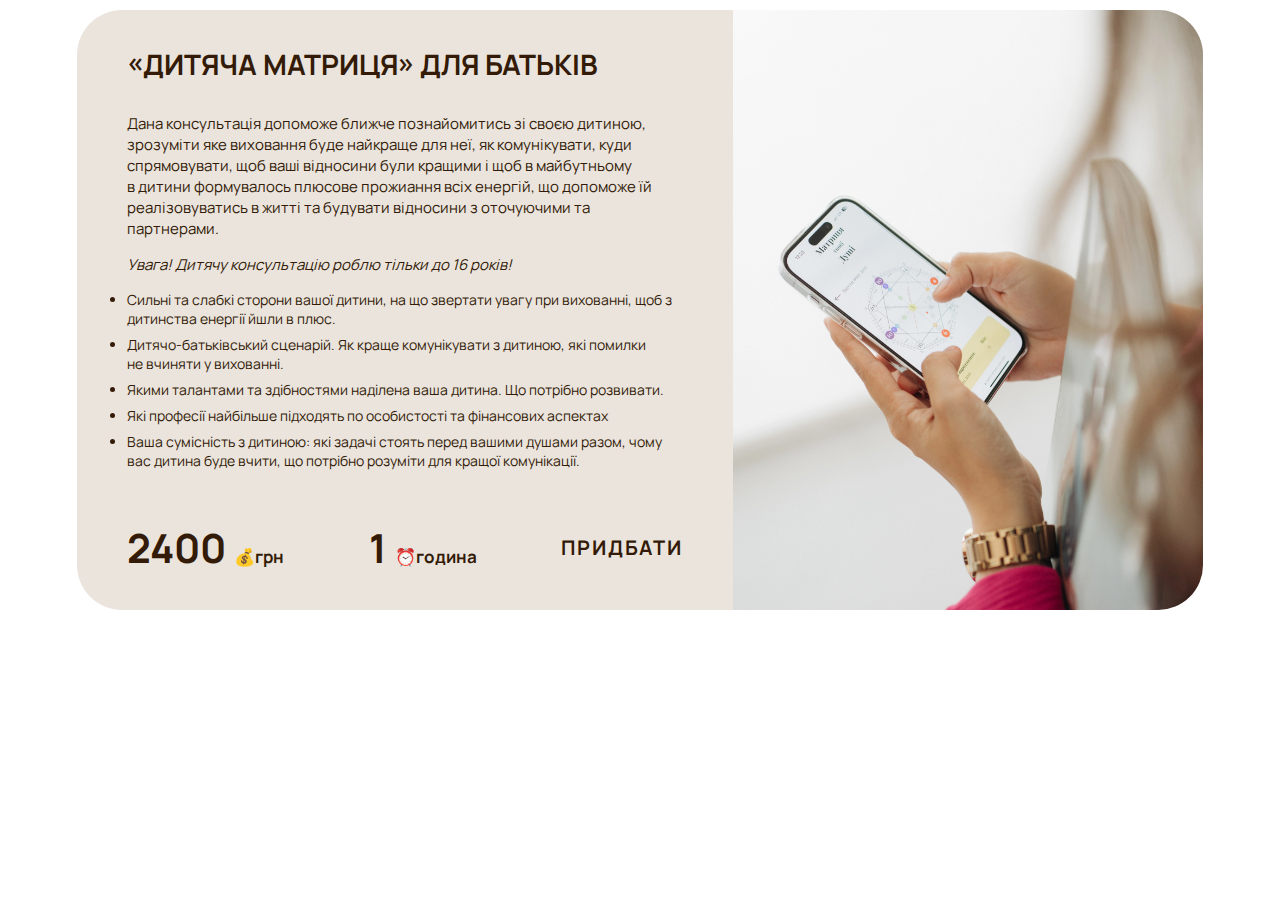
==== commit c6cdeb7f: "feat: upgrade" ====
--- a/pages/child-consultation.html
+++ b/pages/child-consultation.html
@@ -53,7 +53,7 @@
                                 <div class="service-card-price">2400 <span>‌💰грн</span></div>
                                 <div class="service-card-price"> ‌1 <span>‌⏰година</span></div>
                                 <a target="_blank" rel="noreferrer" class="service-card-order"
-                                    href="https://www.instagram.com/nataliia_karmolog">ЗАМОВИТИ</a>
+                                    href="https://secure.wayforpay.com/payment/sdf85981b9e62">ПРИДБАТИ</a>
                             </div>
 
                         </div>
--- a/styles/style.css
+++ b/styles/style.css
@@ -41,9 +41,9 @@
 
 .container {
   margin: 0 auto;
-  max-width: 1450px;
+  max-width: 1624px;
   overflow-x: hidden;
-  padding: 0 5px;
+  padding: 0 5%;
 }
 
 #hero {
@@ -494,6 +494,12 @@
   .hero-img::before {
     content: "";
     top: -240px;
+  }
+}
+@media screen and (max-width: 415px) {
+  .hero-img::before {
+    content: "";
+    top: -210px;
   }
 }
 @media screen and (max-width: 376px) {
@@ -1067,6 +1073,9 @@
   letter-spacing: 2px;
   color: #331B07;
 }
+.services-container .service-card .service-card-text .service-card-footer__info {
+  margin-bottom: -40px;
+}
 .services-container .service-card .service-card-img {
   width: 43%;
   height: 100%;
@@ -1105,6 +1114,13 @@
   right: 0px;
   bottom: -50px;
   left: -65px;
+}
+.services-container #card-3-img::before {
+  background-image: url("../assets/img/lila.jpg");
+  top: -250px;
+  right: -65px;
+  bottom: -50px;
+  left: 0px;
 }
 .services-container .low-priority-cars-wrap {
   display: -webkit-box;
@@ -1155,7 +1171,6 @@
 }
 .services-container .card-5 {
   width: 49%;
-  height: 370px;
   background-color: #EAE4DD;
 }
 .services-container .card-6 {
@@ -1163,7 +1178,6 @@
   background-color: #F6EFDB;
 }
 .services-container .card-7 {
-  margin-top: -120px;
   width: 49%;
   background-color: #F6E1DB;
 }
@@ -1316,6 +1330,192 @@
   }
   .services-container .service-card .service-card-text .service-card-footer .service-card-order {
     font-size: 13px;
+  }
+}
+
+/**************section meditation***************/
+.section-meditation {
+  padding-bottom: 120px;
+  margin-top: -30px;
+}
+@media (max-width: 470px) {
+  .section-meditation {
+    margin-top: 0px;
+    padding-bottom: 20px;
+  }
+}
+.section-meditation .meditation-container {
+  overflow: hidden;
+}
+.section-meditation .meditation-container h2 {
+  text-align: center;
+  font-size: 51px;
+  font-weight: normal;
+}
+.section-meditation .meditation-container .meditation-wrap {
+  display: -webkit-box;
+  display: -ms-flexbox;
+  display: flex;
+  -webkit-box-orient: horizontal;
+  -webkit-box-direction: normal;
+      -ms-flex-direction: row;
+          flex-direction: row;
+  -webkit-box-pack: center;
+      -ms-flex-pack: center;
+          justify-content: center;
+  gap: 8%;
+}
+.section-meditation .meditation-container .meditation-wrap .meditation-card {
+  position: relative;
+  width: 30%;
+  height: 190px;
+  border-radius: 45px;
+  padding: 30px 0;
+  margin: 10px 0;
+  overflow: hidden;
+  background: radial-gradient(ellipse at bottom, #243547 0%, #333333 100%);
+  -webkit-box-shadow: 0px 3px 10px rgba(0, 0, 0, 0.55);
+          box-shadow: 0px 3px 10px rgba(0, 0, 0, 0.55);
+}
+.section-meditation .meditation-container .meditation-wrap .meditation-card h4 {
+  margin: 0;
+  text-align: center;
+  color: white;
+  letter-spacing: 2px;
+  font-weight: normal;
+}
+.section-meditation .meditation-container .meditation-wrap .meditation-card .meditation-card-order {
+  position: absolute;
+  left: 36%;
+  bottom: 18%;
+  color: white;
+  letter-spacing: 1px;
+  font-size: 16px;
+}
+.section-meditation .meditation-container .meditation-wrap #stars {
+  width: 1px;
+  height: 1px;
+  background: transparent;
+  -webkit-box-shadow: 117px 1613px #c49952, 1488px 635px #c49952, 944px 914px #c49952, 647px 277px #c49952, 1792px 1205px #c49952, 656px 1517px #c49952, 820px 1839px #c49952, 1153px 1400px #c49952, 870px 13px #c49952, 550px 702px #c49952, 1155px 1056px #c49952, 88px 1709px #c49952, 1450px 1090px #c49952, 1929px 457px #c49952, 1390px 905px #c49952, 1771px 269px #c49952, 1741px 669px #c49952, 432px 64px #c49952, 563px 996px #c49952, 1918px 1873px #c49952, 1845px 1211px #c49952, 231px 1503px #c49952, 37px 220px #c49952, 1970px 495px #c49952, 1812px 925px #c49952, 67px 1398px #c49952, 535px 279px #c49952, 1837px 829px #c49952, 1945px 685px #c49952, 1677px 1817px #c49952, 1317px 1415px #c49952, 1785px 905px #c49952, 1787px 1554px #c49952, 802px 1296px #c49952, 512px 1101px #c49952, 583px 1364px #c49952, 336px 558px #c49952, 979px 334px #c49952, 106px 792px #c49952, 204px 34px #c49952, 1845px 1763px #c49952, 445px 1599px #c49952, 386px 453px #c49952, 471px 952px #c49952, 1466px 1676px #c49952, 1885px 303px #c49952, 51px 1717px #c49952, 1211px 299px #c49952, 1546px 1887px #c49952, 1067px 33px #c49952, 1088px 1326px #c49952, 1938px 760px #c49952, 470px 648px #c49952, 1213px 269px #c49952, 1767px 78px #c49952, 977px 976px #c49952, 1926px 175px #c49952, 722px 1512px #c49952, 945px 227px #c49952, 1811px 99px #c49952, 1912px 1406px #c49952, 1602px 1243px #c49952, 610px 449px #c49952, 654px 1393px #c49952, 1930px 1193px #c49952, 258px 1184px #c49952, 89px 265px #c49952, 824px 1494px #c49952, 1506px 1435px #c49952, 1027px 753px #c49952, 1px 1197px #c49952, 530px 1161px #c49952, 864px 1555px #c49952, 1610px 1604px #c49952, 1035px 1114px #c49952, 1456px 133px #c49952, 1196px 1253px #c49952, 361px 1037px #c49952, 834px 351px #c49952, 436px 1676px #c49952, 1194px 1007px #c49952, 1141px 647px #c49952, 319px 454px #c49952, 937px 1769px #c49952, 1872px 1013px #c49952, 733px 643px #c49952, 1250px 511px #c49952, 189px 296px #c49952, 1639px 163px #c49952, 1584px 336px #c49952, 1912px 1343px #c49952, 1298px 1307px #c49952, 1750px 902px #c49952, 1129px 845px #c49952, 1899px 1470px #c49952, 1427px 232px #c49952, 1391px 838px #c49952, 1225px 1819px #c49952, 190px 1366px #c49952, 1865px 518px #c49952, 203px 1383px #c49952, 1455px 614px #c49952, 423px 354px #c49952, 1678px 1790px #c49952, 241px 608px #c49952, 1089px 730px #c49952, 1342px 38px #c49952, 1848px 249px #c49952, 1874px 1785px #c49952, 1040px 1837px #c49952, 751px 261px #c49952, 510px 1975px #c49952, 52px 795px #c49952, 1786px 1310px #c49952, 498px 712px #c49952, 190px 375px #c49952, 1341px 722px #c49952, 43px 1394px #c49952, 1821px 1687px #c49952, 106px 130px #c49952, 1717px 1978px #c49952, 168px 151px #c49952, 183px 740px #c49952, 945px 1381px #c49952, 669px 1170px #c49952, 1285px 1816px #c49952, 110px 1217px #c49952, 1623px 813px #c49952, 869px 647px #c49952, 867px 582px #c49952, 735px 1240px #c49952, 519px 1896px #c49952, 132px 156px #c49952, 1649px 193px #c49952, 241px 1109px #c49952, 643px 484px #c49952, 574px 1282px #c49952, 1952px 564px #c49952, 1978px 145px #c49952, 329px 903px #c49952, 1674px 617px #c49952, 1978px 558px #c49952, 1808px 1715px #c49952, 1526px 1238px #c49952, 475px 1330px #c49952, 810px 425px #c49952, 1709px 634px #c49952, 1658px 336px #c49952, 425px 194px #c49952, 352px 96px #c49952, 148px 180px #c49952, 1139px 1046px #c49952, 1809px 1233px #c49952, 1669px 171px #c49952, 263px 1394px #c49952, 534px 715px #c49952, 396px 1008px #c49952, 589px 1445px #c49952, 1190px 381px #c49952, 1709px 279px #c49952, 520px 891px #c49952, 1136px 1867px #c49952, 1280px 1233px #c49952, 836px 296px #c49952, 1348px 646px #c49952, 1539px 913px #c49952, 423px 781px #c49952, 1271px 1805px #c49952, 696px 564px #c49952, 1549px 804px #c49952, 303px 1555px #c49952, 1449px 1903px #c49952, 66px 687px #c49952, 1164px 856px #c49952, 1958px 1326px #c49952, 125px 157px #c49952, 508px 1669px #c49952, 465px 725px #c49952, 1925px 1440px #c49952, 405px 793px #c49952, 278px 110px #c49952, 1084px 1065px #c49952, 1077px 705px #c49952, 663px 1844px #c49952, 734px 263px #c49952, 870px 1761px #c49952, 103px 1169px #c49952, 1506px 1295px #c49952, 1883px 926px #c49952, 335px 1361px #c49952, 1126px 1284px #c49952, 257px 1165px #c49952, 837px 580px #c49952, 1211px 1362px #c49952, 1137px 1380px #c49952, 135px 632px #c49952, 1491px 1965px #c49952, 1098px 195px #c49952, 506px 417px #c49952, 693px 1243px #c49952, 622px 1862px #c49952, 1412px 1343px #c49952, 948px 1894px #c49952, 1315px 1363px #c49952, 754px 1098px #c49952, 1931px 930px #c49952, 1831px 342px #c49952, 1751px 1839px #c49952, 84px 775px #c49952, 1662px 1488px #c49952, 617px 1769px #c49952, 1869px 1292px #c49952, 963px 432px #c49952, 371px 1114px #c49952, 37px 642px #c49952, 21px 1184px #c49952, 602px 366px #c49952, 414px 524px #c49952, 282px 244px #c49952, 1689px 868px #c49952, 943px 681px #c49952, 898px 679px #c49952, 449px 1774px #c49952, 1678px 1313px #c49952, 475px 1811px #c49952, 1146px 1509px #c49952, 1151px 1863px #c49952, 1617px 846px #c49952, 82px 1077px #c49952, 324px 1317px #c49952, 1516px 885px #c49952, 1706px 1526px #c49952, 1925px 1180px #c49952, 553px 967px #c49952, 1072px 536px #c49952, 1715px 1816px #c49952, 185px 286px #c49952, 1362px 1600px #c49952, 628px 1938px #c49952, 1187px 412px #c49952, 569px 211px #c49952, 1959px 1356px #c49952, 1571px 105px #c49952, 319px 1111px #c49952, 36px 1364px #c49952, 502px 1788px #c49952, 1051px 1993px #c49952, 1617px 773px #c49952, 424px 1507px #c49952, 1623px 1955px #c49952, 307px 662px #c49952, 183px 1048px #c49952, 1919px 1453px #c49952, 1006px 1817px #c49952, 468px 673px #c49952, 1142px 1375px #c49952, 1228px 443px #c49952, 1734px 552px #c49952, 20px 1041px #c49952, 1783px 334px #c49952, 98px 1237px #c49952, 1356px 1940px #c49952, 853px 1779px #c49952, 1910px 560px #c49952, 1174px 1656px #c49952, 110px 1724px #c49952, 542px 1771px #c49952, 1758px 1931px #c49952, 1463px 1401px #c49952, 1155px 84px #c49952, 1504px 835px #c49952, 750px 322px #c49952, 407px 1900px #c49952, 1600px 1141px #c49952, 657px 886px #c49952, 526px 714px #c49952, 18px 836px #c49952, 1546px 1548px #c49952, 22px 469px #c49952, 594px 1466px #c49952, 1160px 1078px #c49952, 627px 1055px #c49952, 195px 699px #c49952, 1099px 684px #c49952, 530px 551px #c49952, 1160px 1325px #c49952, 894px 727px #c49952, 1157px 98px #c49952, 136px 1483px #c49952, 1875px 1975px #c49952, 1803px 566px #c49952, 318px 1073px #c49952, 1866px 1656px #c49952, 543px 414px #c49952, 719px 474px #c49952, 1115px 738px #c49952, 353px 875px #c49952, 184px 1938px #c49952, 1854px 1534px #c49952, 420px 1698px #c49952, 1480px 1550px #c49952, 522px 203px #c49952, 1897px 1904px #c49952, 975px 1708px #c49952, 1774px 602px #c49952, 1908px 274px #c49952, 61px 715px #c49952, 983px 1156px #c49952, 326px 1013px #c49952, 641px 290px #c49952, 1522px 120px #c49952, 405px 1637px #c49952, 1021px 1099px #c49952, 631px 1145px #c49952, 982px 1967px #c49952, 200px 651px #c49952, 795px 351px #c49952, 790px 1082px #c49952, 144px 1572px #c49952, 1542px 901px #c49952, 158px 1524px #c49952, 849px 1843px #c49952, 1807px 203px #c49952, 1747px 45px #c49952, 1603px 1738px #c49952, 617px 1966px #c49952, 342px 748px #c49952, 1779px 1173px #c49952, 1428px 152px #c49952, 589px 1998px #c49952, 1940px 1838px #c49952, 115px 272px #c49952, 1217px 1395px #c49952, 1402px 1491px #c49952, 1833px 1814px #c49952, 243px 966px #c49952, 319px 578px #c49952, 813px 364px #c49952, 669px 882px #c49952, 551px 134px #c49952, 1819px 920px #c49952, 740px 1826px #c49952, 1021px 952px #c49952, 1575px 453px #c49952, 324px 419px #c49952, 929px 417px #c49952, 885px 1112px #c49952, 503px 187px #c49952, 1908px 362px #c49952, 1063px 1601px #c49952, 169px 1792px #c49952, 789px 963px #c49952, 1697px 948px #c49952, 1761px 1810px #c49952, 1844px 1591px #c49952, 1709px 949px #c49952, 1402px 1396px #c49952, 1037px 225px #c49952, 1832px 518px #c49952, 1728px 1782px #c49952, 194px 1421px #c49952, 1395px 742px #c49952, 1478px 1325px #c49952, 40px 593px #c49952, 1732px 117px #c49952, 51px 158px #c49952, 1598px 1672px #c49952, 701px 849px #c49952, 1403px 1979px #c49952, 145px 1414px #c49952, 550px 906px #c49952, 1366px 460px #c49952, 142px 1379px #c49952, 34px 1864px #c49952, 1346px 308px #c49952, 293px 998px #c49952, 21px 1868px #c49952, 540px 1033px #c49952, 60px 746px #c49952, 1602px 1476px #c49952, 180px 804px #c49952, 345px 1982px #c49952, 1439px 640px #c49952, 939px 1834px #c49952, 20px 432px #c49952, 492px 1549px #c49952, 109px 1579px #c49952, 1796px 1403px #c49952, 1079px 519px #c49952, 1664px 389px #c49952, 1627px 1061px #c49952, 823px 419px #c49952, 1399px 1882px #c49952, 1906px 344px #c49952, 1189px 848px #c49952, 117px 882px #c49952, 1262px 33px #c49952, 1048px 434px #c49952, 1208px 1309px #c49952, 1616px 408px #c49952, 1833px 853px #c49952, 1433px 1656px #c49952, 811px 1861px #c49952, 439px 1672px #c49952, 1105px 248px #c49952, 328px 1652px #c49952, 13px 1658px #c49952, 685px 987px #c49952, 985px 403px #c49952, 1664px 1206px #c49952, 1993px 1925px #c49952, 440px 917px #c49952, 1835px 319px #c49952, 1404px 1907px #c49952, 624px 1443px #c49952, 843px 954px #c49952, 478px 1567px #c49952, 895px 1602px #c49952, 1231px 871px #c49952, 1267px 1646px #c49952, 475px 334px #c49952, 784px 796px #c49952, 1294px 199px #c49952, 109px 702px #c49952, 1978px 362px #c49952, 291px 940px #c49952, 971px 1343px #c49952, 74px 719px #c49952, 36px 715px #c49952, 1007px 1423px #c49952, 860px 314px #c49952, 631px 177px #c49952, 1900px 1590px #c49952, 1239px 1348px #c49952, 1346px 1270px #c49952, 1934px 1475px #c49952, 1553px 559px #c49952, 588px 1969px #c49952, 670px 1269px #c49952, 1484px 376px #c49952, 20px 1424px #c49952, 1396px 8px #c49952, 969px 244px #c49952, 1807px 538px #c49952, 1873px 891px #c49952, 636px 1142px #c49952, 1474px 1562px #c49952, 763px 350px #c49952, 663px 700px #c49952, 500px 1469px #c49952, 1302px 722px #c49952, 181px 291px #c49952, 266px 893px #c49952, 1403px 654px #c49952, 492px 460px #c49952, 1503px 1369px #c49952, 23px 1662px #c49952, 349px 333px #c49952, 1435px 1017px #c49952, 1441px 705px #c49952, 1708px 1446px #c49952, 1041px 911px #c49952, 1063px 780px #c49952, 1158px 1356px #c49952, 767px 1454px #c49952, 1912px 797px #c49952, 1731px 1759px #c49952, 1378px 1390px #c49952, 1815px 1364px #c49952, 960px 270px #c49952, 1343px 427px #c49952, 275px 203px #c49952, 1319px 1092px #c49952, 1455px 770px #c49952, 283px 1503px #c49952, 1505px 901px #c49952, 1738px 1561px #c49952, 1526px 1935px #c49952, 1757px 669px #c49952, 1640px 620px #c49952, 1750px 722px #c49952, 748px 66px #c49952, 1149px 540px #c49952, 159px 953px #c49952, 200px 1426px #c49952, 515px 1110px #c49952, 1552px 737px #c49952, 1094px 1459px #c49952, 778px 799px #c49952, 1031px 523px #c49952, 743px 1825px #c49952, 1100px 882px #c49952, 1088px 1836px #c49952, 255px 599px #c49952, 67px 1361px #c49952, 247px 1721px #c49952, 1722px 346px #c49952, 1822px 155px #c49952, 452px 1973px #c49952, 415px 1960px #c49952, 1109px 57px #c49952, 273px 1392px #c49952, 404px 1071px #c49952, 1212px 353px #c49952, 370px 460px #c49952, 795px 1523px #c49952, 1932px 340px #c49952, 51px 1473px #c49952, 1268px 364px #c49952, 1512px 1862px #c49952, 1678px 1801px #c49952, 1796px 579px #c49952, 254px 251px #c49952, 1466px 1717px #c49952, 893px 379px #c49952, 1153px 923px #c49952, 913px 1808px #c49952, 791px 789px #c49952, 417px 1924px #c49952, 1336px 1599px #c49952, 1695px 908px #c49952, 1120px 114px #c49952, 493px 1949px #c49952, 68px 1905px #c49952, 969px 481px #c49952, 1420px 1095px #c49952, 800px 1117px #c49952, 390px 234px #c49952, 356px 1644px #c49952, 1098px 1486px #c49952, 1360px 521px #c49952, 149px 1198px #c49952, 354px 747px #c49952, 1749px 487px #c49952, 470px 76px #c49952, 1672px 289px #c49952, 1731px 545px #c49952, 1547px 1590px #c49952, 498px 692px #c49952, 398px 1592px #c49952, 1846px 1237px #c49952, 1537px 1474px #c49952, 1726px 1374px #c49952, 1922px 858px #c49952, 376px 321px #c49952, 985px 227px #c49952, 234px 1421px #c49952, 760px 745px #c49952, 1990px 1132px #c49952, 1560px 1597px #c49952, 338px 1310px #c49952, 1924px 1664px #c49952, 547px 1747px #c49952, 1639px 1282px #c49952, 1202px 337px #c49952, 1985px 779px #c49952, 737px 456px #c49952, 89px 501px #c49952, 963px 792px #c49952, 655px 1447px #c49952, 1492px 1994px #c49952, 1171px 254px #c49952, 892px 827px #c49952, 1735px 442px #c49952, 1474px 1187px #c49952, 846px 1518px #c49952, 557px 1805px #c49952, 738px 945px #c49952, 795px 68px #c49952, 663px 1956px #c49952, 1607px 290px #c49952, 1524px 15px #c49952, 1097px 1911px #c49952, 157px 1939px #c49952, 935px 1065px #c49952, 1809px 1708px #c49952, 164px 1157px #c49952, 83px 855px #c49952, 625px 501px #c49952, 814px 398px #c49952, 552px 695px #c49952, 597px 1546px #c49952, 1237px 1417px #c49952, 628px 284px #c49952, 866px 767px #c49952, 1403px 1394px #c49952, 765px 1563px #c49952, 1648px 109px #c49952, 1205px 1659px #c49952, 921px 1313px #c49952, 1319px 243px #c49952, 18px 125px #c49952, 7px 777px #c49952, 181px 418px #c49952, 1062px 1892px #c49952, 382px 106px #c49952, 994px 751px #c49952, 964px 234px #c49952, 40px 118px #c49952, 278px 706px #c49952, 1540px 1978px #c49952, 425px 1661px #c49952, 1050px 321px #c49952, 735px 1729px #c49952, 1438px 260px #c49952, 1229px 1109px #c49952, 186px 1041px #c49952, 244px 1184px #c49952, 392px 1472px #c49952, 670px 1249px #c49952, 1260px 1443px #c49952, 1977px 1511px #c49952, 1240px 773px #c49952, 303px 513px #c49952, 63px 1530px #c49952, 610px 792px #c49952, 1987px 1647px #c49952, 676px 1597px #c49952, 1740px 1244px #c49952, 816px 1661px #c49952, 351px 802px #c49952, 252px 1082px #c49952, 31px 365px #c49952, 1453px 984px #c49952, 667px 1233px #c49952, 1247px 1800px #c49952, 839px 270px #c49952, 775px 913px #c49952, 1966px 1398px #c49952, 499px 813px #c49952, 922px 1982px #c49952, 1409px 1902px #c49952, 1499px 1766px #c49952, 721px 899px #c49952, 788px 807px #c49952, 989px 1355px #c49952, 1248px 1274px #c49952, 849px 1091px #c49952, 1799px 1036px #c49952, 1486px 700px #c49952, 170px 1989px #c49952, 1275px 799px #c49952, 772px 2000px #c49952, 1642px 362px #c49952, 216px 940px #c49952, 1893px 281px #c49952, 1944px 1298px #c49952, 1294px 400px #c49952, 1523px 441px #c49952, 1829px 340px #c49952, 468px 170px #c49952, 1099px 967px #c49952, 1331px 665px #c49952, 1174px 1553px #c49952, 1567px 325px #c49952, 1028px 1399px #c49952, 781px 1451px #c49952, 1912px 1954px #c49952, 874px 873px #c49952, 1298px 1722px #c49952, 1879px 706px #c49952, 57px 1221px #c49952, 1116px 1432px #c49952, 48px 811px #c49952, 101px 916px #c49952, 677px 304px #c49952, 1203px 639px #c49952, 1391px 199px #c49952, 1895px 1988px #c49952, 1462px 1023px #c49952, 1216px 1751px #c49952, 1261px 663px #c49952, 1290px 1119px #c49952, 137px 1793px #c49952, 1052px 1470px #c49952, 1561px 226px #c49952, 1156px 402px #c49952, 709px 693px #c49952, 1040px 1911px #c49952, 1624px 1115px #c49952, 551px 475px #c49952, 416px 1090px #c49952, 1183px 451px #c49952, 58px 765px #c49952, 743px 1016px #c49952, 198px 369px #c49952, 1645px 1503px #c49952, 997px 22px #c49952, 1447px 1323px #c49952, 379px 883px #c49952, 1171px 1195px #c49952, 919px 133px #c49952, 1400px 517px #c49952, 725px 804px #c49952, 1600px 699px #c49952, 357px 581px #c49952, 266px 1713px #c49952, 848px 1749px #c49952, 1963px 1045px #c49952, 119px 1136px #c49952;
+          box-shadow: 117px 1613px #c49952, 1488px 635px #c49952, 944px 914px #c49952, 647px 277px #c49952, 1792px 1205px #c49952, 656px 1517px #c49952, 820px 1839px #c49952, 1153px 1400px #c49952, 870px 13px #c49952, 550px 702px #c49952, 1155px 1056px #c49952, 88px 1709px #c49952, 1450px 1090px #c49952, 1929px 457px #c49952, 1390px 905px #c49952, 1771px 269px #c49952, 1741px 669px #c49952, 432px 64px #c49952, 563px 996px #c49952, 1918px 1873px #c49952, 1845px 1211px #c49952, 231px 1503px #c49952, 37px 220px #c49952, 1970px 495px #c49952, 1812px 925px #c49952, 67px 1398px #c49952, 535px 279px #c49952, 1837px 829px #c49952, 1945px 685px #c49952, 1677px 1817px #c49952, 1317px 1415px #c49952, 1785px 905px #c49952, 1787px 1554px #c49952, 802px 1296px #c49952, 512px 1101px #c49952, 583px 1364px #c49952, 336px 558px #c49952, 979px 334px #c49952, 106px 792px #c49952, 204px 34px #c49952, 1845px 1763px #c49952, 445px 1599px #c49952, 386px 453px #c49952, 471px 952px #c49952, 1466px 1676px #c49952, 1885px 303px #c49952, 51px 1717px #c49952, 1211px 299px #c49952, 1546px 1887px #c49952, 1067px 33px #c49952, 1088px 1326px #c49952, 1938px 760px #c49952, 470px 648px #c49952, 1213px 269px #c49952, 1767px 78px #c49952, 977px 976px #c49952, 1926px 175px #c49952, 722px 1512px #c49952, 945px 227px #c49952, 1811px 99px #c49952, 1912px 1406px #c49952, 1602px 1243px #c49952, 610px 449px #c49952, 654px 1393px #c49952, 1930px 1193px #c49952, 258px 1184px #c49952, 89px 265px #c49952, 824px 1494px #c49952, 1506px 1435px #c49952, 1027px 753px #c49952, 1px 1197px #c49952, 530px 1161px #c49952, 864px 1555px #c49952, 1610px 1604px #c49952, 1035px 1114px #c49952, 1456px 133px #c49952, 1196px 1253px #c49952, 361px 1037px #c49952, 834px 351px #c49952, 436px 1676px #c49952, 1194px 1007px #c49952, 1141px 647px #c49952, 319px 454px #c49952, 937px 1769px #c49952, 1872px 1013px #c49952, 733px 643px #c49952, 1250px 511px #c49952, 189px 296px #c49952, 1639px 163px #c49952, 1584px 336px #c49952, 1912px 1343px #c49952, 1298px 1307px #c49952, 1750px 902px #c49952, 1129px 845px #c49952, 1899px 1470px #c49952, 1427px 232px #c49952, 1391px 838px #c49952, 1225px 1819px #c49952, 190px 1366px #c49952, 1865px 518px #c49952, 203px 1383px #c49952, 1455px 614px #c49952, 423px 354px #c49952, 1678px 1790px #c49952, 241px 608px #c49952, 1089px 730px #c49952, 1342px 38px #c49952, 1848px 249px #c49952, 1874px 1785px #c49952, 1040px 1837px #c49952, 751px 261px #c49952, 510px 1975px #c49952, 52px 795px #c49952, 1786px 1310px #c49952, 498px 712px #c49952, 190px 375px #c49952, 1341px 722px #c49952, 43px 1394px #c49952, 1821px 1687px #c49952, 106px 130px #c49952, 1717px 1978px #c49952, 168px 151px #c49952, 183px 740px #c49952, 945px 1381px #c49952, 669px 1170px #c49952, 1285px 1816px #c49952, 110px 1217px #c49952, 1623px 813px #c49952, 869px 647px #c49952, 867px 582px #c49952, 735px 1240px #c49952, 519px 1896px #c49952, 132px 156px #c49952, 1649px 193px #c49952, 241px 1109px #c49952, 643px 484px #c49952, 574px 1282px #c49952, 1952px 564px #c49952, 1978px 145px #c49952, 329px 903px #c49952, 1674px 617px #c49952, 1978px 558px #c49952, 1808px 1715px #c49952, 1526px 1238px #c49952, 475px 1330px #c49952, 810px 425px #c49952, 1709px 634px #c49952, 1658px 336px #c49952, 425px 194px #c49952, 352px 96px #c49952, 148px 180px #c49952, 1139px 1046px #c49952, 1809px 1233px #c49952, 1669px 171px #c49952, 263px 1394px #c49952, 534px 715px #c49952, 396px 1008px #c49952, 589px 1445px #c49952, 1190px 381px #c49952, 1709px 279px #c49952, 520px 891px #c49952, 1136px 1867px #c49952, 1280px 1233px #c49952, 836px 296px #c49952, 1348px 646px #c49952, 1539px 913px #c49952, 423px 781px #c49952, 1271px 1805px #c49952, 696px 564px #c49952, 1549px 804px #c49952, 303px 1555px #c49952, 1449px 1903px #c49952, 66px 687px #c49952, 1164px 856px #c49952, 1958px 1326px #c49952, 125px 157px #c49952, 508px 1669px #c49952, 465px 725px #c49952, 1925px 1440px #c49952, 405px 793px #c49952, 278px 110px #c49952, 1084px 1065px #c49952, 1077px 705px #c49952, 663px 1844px #c49952, 734px 263px #c49952, 870px 1761px #c49952, 103px 1169px #c49952, 1506px 1295px #c49952, 1883px 926px #c49952, 335px 1361px #c49952, 1126px 1284px #c49952, 257px 1165px #c49952, 837px 580px #c49952, 1211px 1362px #c49952, 1137px 1380px #c49952, 135px 632px #c49952, 1491px 1965px #c49952, 1098px 195px #c49952, 506px 417px #c49952, 693px 1243px #c49952, 622px 1862px #c49952, 1412px 1343px #c49952, 948px 1894px #c49952, 1315px 1363px #c49952, 754px 1098px #c49952, 1931px 930px #c49952, 1831px 342px #c49952, 1751px 1839px #c49952, 84px 775px #c49952, 1662px 1488px #c49952, 617px 1769px #c49952, 1869px 1292px #c49952, 963px 432px #c49952, 371px 1114px #c49952, 37px 642px #c49952, 21px 1184px #c49952, 602px 366px #c49952, 414px 524px #c49952, 282px 244px #c49952, 1689px 868px #c49952, 943px 681px #c49952, 898px 679px #c49952, 449px 1774px #c49952, 1678px 1313px #c49952, 475px 1811px #c49952, 1146px 1509px #c49952, 1151px 1863px #c49952, 1617px 846px #c49952, 82px 1077px #c49952, 324px 1317px #c49952, 1516px 885px #c49952, 1706px 1526px #c49952, 1925px 1180px #c49952, 553px 967px #c49952, 1072px 536px #c49952, 1715px 1816px #c49952, 185px 286px #c49952, 1362px 1600px #c49952, 628px 1938px #c49952, 1187px 412px #c49952, 569px 211px #c49952, 1959px 1356px #c49952, 1571px 105px #c49952, 319px 1111px #c49952, 36px 1364px #c49952, 502px 1788px #c49952, 1051px 1993px #c49952, 1617px 773px #c49952, 424px 1507px #c49952, 1623px 1955px #c49952, 307px 662px #c49952, 183px 1048px #c49952, 1919px 1453px #c49952, 1006px 1817px #c49952, 468px 673px #c49952, 1142px 1375px #c49952, 1228px 443px #c49952, 1734px 552px #c49952, 20px 1041px #c49952, 1783px 334px #c49952, 98px 1237px #c49952, 1356px 1940px #c49952, 853px 1779px #c49952, 1910px 560px #c49952, 1174px 1656px #c49952, 110px 1724px #c49952, 542px 1771px #c49952, 1758px 1931px #c49952, 1463px 1401px #c49952, 1155px 84px #c49952, 1504px 835px #c49952, 750px 322px #c49952, 407px 1900px #c49952, 1600px 1141px #c49952, 657px 886px #c49952, 526px 714px #c49952, 18px 836px #c49952, 1546px 1548px #c49952, 22px 469px #c49952, 594px 1466px #c49952, 1160px 1078px #c49952, 627px 1055px #c49952, 195px 699px #c49952, 1099px 684px #c49952, 530px 551px #c49952, 1160px 1325px #c49952, 894px 727px #c49952, 1157px 98px #c49952, 136px 1483px #c49952, 1875px 1975px #c49952, 1803px 566px #c49952, 318px 1073px #c49952, 1866px 1656px #c49952, 543px 414px #c49952, 719px 474px #c49952, 1115px 738px #c49952, 353px 875px #c49952, 184px 1938px #c49952, 1854px 1534px #c49952, 420px 1698px #c49952, 1480px 1550px #c49952, 522px 203px #c49952, 1897px 1904px #c49952, 975px 1708px #c49952, 1774px 602px #c49952, 1908px 274px #c49952, 61px 715px #c49952, 983px 1156px #c49952, 326px 1013px #c49952, 641px 290px #c49952, 1522px 120px #c49952, 405px 1637px #c49952, 1021px 1099px #c49952, 631px 1145px #c49952, 982px 1967px #c49952, 200px 651px #c49952, 795px 351px #c49952, 790px 1082px #c49952, 144px 1572px #c49952, 1542px 901px #c49952, 158px 1524px #c49952, 849px 1843px #c49952, 1807px 203px #c49952, 1747px 45px #c49952, 1603px 1738px #c49952, 617px 1966px #c49952, 342px 748px #c49952, 1779px 1173px #c49952, 1428px 152px #c49952, 589px 1998px #c49952, 1940px 1838px #c49952, 115px 272px #c49952, 1217px 1395px #c49952, 1402px 1491px #c49952, 1833px 1814px #c49952, 243px 966px #c49952, 319px 578px #c49952, 813px 364px #c49952, 669px 882px #c49952, 551px 134px #c49952, 1819px 920px #c49952, 740px 1826px #c49952, 1021px 952px #c49952, 1575px 453px #c49952, 324px 419px #c49952, 929px 417px #c49952, 885px 1112px #c49952, 503px 187px #c49952, 1908px 362px #c49952, 1063px 1601px #c49952, 169px 1792px #c49952, 789px 963px #c49952, 1697px 948px #c49952, 1761px 1810px #c49952, 1844px 1591px #c49952, 1709px 949px #c49952, 1402px 1396px #c49952, 1037px 225px #c49952, 1832px 518px #c49952, 1728px 1782px #c49952, 194px 1421px #c49952, 1395px 742px #c49952, 1478px 1325px #c49952, 40px 593px #c49952, 1732px 117px #c49952, 51px 158px #c49952, 1598px 1672px #c49952, 701px 849px #c49952, 1403px 1979px #c49952, 145px 1414px #c49952, 550px 906px #c49952, 1366px 460px #c49952, 142px 1379px #c49952, 34px 1864px #c49952, 1346px 308px #c49952, 293px 998px #c49952, 21px 1868px #c49952, 540px 1033px #c49952, 60px 746px #c49952, 1602px 1476px #c49952, 180px 804px #c49952, 345px 1982px #c49952, 1439px 640px #c49952, 939px 1834px #c49952, 20px 432px #c49952, 492px 1549px #c49952, 109px 1579px #c49952, 1796px 1403px #c49952, 1079px 519px #c49952, 1664px 389px #c49952, 1627px 1061px #c49952, 823px 419px #c49952, 1399px 1882px #c49952, 1906px 344px #c49952, 1189px 848px #c49952, 117px 882px #c49952, 1262px 33px #c49952, 1048px 434px #c49952, 1208px 1309px #c49952, 1616px 408px #c49952, 1833px 853px #c49952, 1433px 1656px #c49952, 811px 1861px #c49952, 439px 1672px #c49952, 1105px 248px #c49952, 328px 1652px #c49952, 13px 1658px #c49952, 685px 987px #c49952, 985px 403px #c49952, 1664px 1206px #c49952, 1993px 1925px #c49952, 440px 917px #c49952, 1835px 319px #c49952, 1404px 1907px #c49952, 624px 1443px #c49952, 843px 954px #c49952, 478px 1567px #c49952, 895px 1602px #c49952, 1231px 871px #c49952, 1267px 1646px #c49952, 475px 334px #c49952, 784px 796px #c49952, 1294px 199px #c49952, 109px 702px #c49952, 1978px 362px #c49952, 291px 940px #c49952, 971px 1343px #c49952, 74px 719px #c49952, 36px 715px #c49952, 1007px 1423px #c49952, 860px 314px #c49952, 631px 177px #c49952, 1900px 1590px #c49952, 1239px 1348px #c49952, 1346px 1270px #c49952, 1934px 1475px #c49952, 1553px 559px #c49952, 588px 1969px #c49952, 670px 1269px #c49952, 1484px 376px #c49952, 20px 1424px #c49952, 1396px 8px #c49952, 969px 244px #c49952, 1807px 538px #c49952, 1873px 891px #c49952, 636px 1142px #c49952, 1474px 1562px #c49952, 763px 350px #c49952, 663px 700px #c49952, 500px 1469px #c49952, 1302px 722px #c49952, 181px 291px #c49952, 266px 893px #c49952, 1403px 654px #c49952, 492px 460px #c49952, 1503px 1369px #c49952, 23px 1662px #c49952, 349px 333px #c49952, 1435px 1017px #c49952, 1441px 705px #c49952, 1708px 1446px #c49952, 1041px 911px #c49952, 1063px 780px #c49952, 1158px 1356px #c49952, 767px 1454px #c49952, 1912px 797px #c49952, 1731px 1759px #c49952, 1378px 1390px #c49952, 1815px 1364px #c49952, 960px 270px #c49952, 1343px 427px #c49952, 275px 203px #c49952, 1319px 1092px #c49952, 1455px 770px #c49952, 283px 1503px #c49952, 1505px 901px #c49952, 1738px 1561px #c49952, 1526px 1935px #c49952, 1757px 669px #c49952, 1640px 620px #c49952, 1750px 722px #c49952, 748px 66px #c49952, 1149px 540px #c49952, 159px 953px #c49952, 200px 1426px #c49952, 515px 1110px #c49952, 1552px 737px #c49952, 1094px 1459px #c49952, 778px 799px #c49952, 1031px 523px #c49952, 743px 1825px #c49952, 1100px 882px #c49952, 1088px 1836px #c49952, 255px 599px #c49952, 67px 1361px #c49952, 247px 1721px #c49952, 1722px 346px #c49952, 1822px 155px #c49952, 452px 1973px #c49952, 415px 1960px #c49952, 1109px 57px #c49952, 273px 1392px #c49952, 404px 1071px #c49952, 1212px 353px #c49952, 370px 460px #c49952, 795px 1523px #c49952, 1932px 340px #c49952, 51px 1473px #c49952, 1268px 364px #c49952, 1512px 1862px #c49952, 1678px 1801px #c49952, 1796px 579px #c49952, 254px 251px #c49952, 1466px 1717px #c49952, 893px 379px #c49952, 1153px 923px #c49952, 913px 1808px #c49952, 791px 789px #c49952, 417px 1924px #c49952, 1336px 1599px #c49952, 1695px 908px #c49952, 1120px 114px #c49952, 493px 1949px #c49952, 68px 1905px #c49952, 969px 481px #c49952, 1420px 1095px #c49952, 800px 1117px #c49952, 390px 234px #c49952, 356px 1644px #c49952, 1098px 1486px #c49952, 1360px 521px #c49952, 149px 1198px #c49952, 354px 747px #c49952, 1749px 487px #c49952, 470px 76px #c49952, 1672px 289px #c49952, 1731px 545px #c49952, 1547px 1590px #c49952, 498px 692px #c49952, 398px 1592px #c49952, 1846px 1237px #c49952, 1537px 1474px #c49952, 1726px 1374px #c49952, 1922px 858px #c49952, 376px 321px #c49952, 985px 227px #c49952, 234px 1421px #c49952, 760px 745px #c49952, 1990px 1132px #c49952, 1560px 1597px #c49952, 338px 1310px #c49952, 1924px 1664px #c49952, 547px 1747px #c49952, 1639px 1282px #c49952, 1202px 337px #c49952, 1985px 779px #c49952, 737px 456px #c49952, 89px 501px #c49952, 963px 792px #c49952, 655px 1447px #c49952, 1492px 1994px #c49952, 1171px 254px #c49952, 892px 827px #c49952, 1735px 442px #c49952, 1474px 1187px #c49952, 846px 1518px #c49952, 557px 1805px #c49952, 738px 945px #c49952, 795px 68px #c49952, 663px 1956px #c49952, 1607px 290px #c49952, 1524px 15px #c49952, 1097px 1911px #c49952, 157px 1939px #c49952, 935px 1065px #c49952, 1809px 1708px #c49952, 164px 1157px #c49952, 83px 855px #c49952, 625px 501px #c49952, 814px 398px #c49952, 552px 695px #c49952, 597px 1546px #c49952, 1237px 1417px #c49952, 628px 284px #c49952, 866px 767px #c49952, 1403px 1394px #c49952, 765px 1563px #c49952, 1648px 109px #c49952, 1205px 1659px #c49952, 921px 1313px #c49952, 1319px 243px #c49952, 18px 125px #c49952, 7px 777px #c49952, 181px 418px #c49952, 1062px 1892px #c49952, 382px 106px #c49952, 994px 751px #c49952, 964px 234px #c49952, 40px 118px #c49952, 278px 706px #c49952, 1540px 1978px #c49952, 425px 1661px #c49952, 1050px 321px #c49952, 735px 1729px #c49952, 1438px 260px #c49952, 1229px 1109px #c49952, 186px 1041px #c49952, 244px 1184px #c49952, 392px 1472px #c49952, 670px 1249px #c49952, 1260px 1443px #c49952, 1977px 1511px #c49952, 1240px 773px #c49952, 303px 513px #c49952, 63px 1530px #c49952, 610px 792px #c49952, 1987px 1647px #c49952, 676px 1597px #c49952, 1740px 1244px #c49952, 816px 1661px #c49952, 351px 802px #c49952, 252px 1082px #c49952, 31px 365px #c49952, 1453px 984px #c49952, 667px 1233px #c49952, 1247px 1800px #c49952, 839px 270px #c49952, 775px 913px #c49952, 1966px 1398px #c49952, 499px 813px #c49952, 922px 1982px #c49952, 1409px 1902px #c49952, 1499px 1766px #c49952, 721px 899px #c49952, 788px 807px #c49952, 989px 1355px #c49952, 1248px 1274px #c49952, 849px 1091px #c49952, 1799px 1036px #c49952, 1486px 700px #c49952, 170px 1989px #c49952, 1275px 799px #c49952, 772px 2000px #c49952, 1642px 362px #c49952, 216px 940px #c49952, 1893px 281px #c49952, 1944px 1298px #c49952, 1294px 400px #c49952, 1523px 441px #c49952, 1829px 340px #c49952, 468px 170px #c49952, 1099px 967px #c49952, 1331px 665px #c49952, 1174px 1553px #c49952, 1567px 325px #c49952, 1028px 1399px #c49952, 781px 1451px #c49952, 1912px 1954px #c49952, 874px 873px #c49952, 1298px 1722px #c49952, 1879px 706px #c49952, 57px 1221px #c49952, 1116px 1432px #c49952, 48px 811px #c49952, 101px 916px #c49952, 677px 304px #c49952, 1203px 639px #c49952, 1391px 199px #c49952, 1895px 1988px #c49952, 1462px 1023px #c49952, 1216px 1751px #c49952, 1261px 663px #c49952, 1290px 1119px #c49952, 137px 1793px #c49952, 1052px 1470px #c49952, 1561px 226px #c49952, 1156px 402px #c49952, 709px 693px #c49952, 1040px 1911px #c49952, 1624px 1115px #c49952, 551px 475px #c49952, 416px 1090px #c49952, 1183px 451px #c49952, 58px 765px #c49952, 743px 1016px #c49952, 198px 369px #c49952, 1645px 1503px #c49952, 997px 22px #c49952, 1447px 1323px #c49952, 379px 883px #c49952, 1171px 1195px #c49952, 919px 133px #c49952, 1400px 517px #c49952, 725px 804px #c49952, 1600px 699px #c49952, 357px 581px #c49952, 266px 1713px #c49952, 848px 1749px #c49952, 1963px 1045px #c49952, 119px 1136px #c49952;
+  -webkit-animation: animStar 50s linear infinite;
+  animation: animStar 50s linear infinite;
+}
+.section-meditation .meditation-container .meditation-wrap #stars:after {
+  content: " ";
+  position: absolute;
+  top: 2000px;
+  width: 1px;
+  height: 1px;
+  background: transparent;
+  -webkit-box-shadow: 117px 1613px #c49952, 1488px 635px #c49952, 944px 914px #c49952, 647px 277px #c49952, 1792px 1205px #c49952, 656px 1517px #c49952, 820px 1839px #c49952, 1153px 1400px #c49952, 870px 13px #c49952, 550px 702px #c49952, 1155px 1056px #c49952, 88px 1709px #c49952, 1450px 1090px #c49952, 1929px 457px #c49952, 1390px 905px #c49952, 1771px 269px #c49952, 1741px 669px #c49952, 432px 64px #c49952, 563px 996px #c49952, 1918px 1873px #c49952, 1845px 1211px #c49952, 231px 1503px #c49952, 37px 220px #c49952, 1970px 495px #c49952, 1812px 925px #c49952, 67px 1398px #c49952, 535px 279px #c49952, 1837px 829px #c49952, 1945px 685px #c49952, 1677px 1817px #c49952, 1317px 1415px #c49952, 1785px 905px #c49952, 1787px 1554px #c49952, 802px 1296px #c49952, 512px 1101px #c49952, 583px 1364px #c49952, 336px 558px #c49952, 979px 334px #c49952, 106px 792px #c49952, 204px 34px #c49952, 1845px 1763px #c49952, 445px 1599px #c49952, 386px 453px #c49952, 471px 952px #c49952, 1466px 1676px #c49952, 1885px 303px #c49952, 51px 1717px #c49952, 1211px 299px #c49952, 1546px 1887px #c49952, 1067px 33px #c49952, 1088px 1326px #c49952, 1938px 760px #c49952, 470px 648px #c49952, 1213px 269px #c49952, 1767px 78px #c49952, 977px 976px #c49952, 1926px 175px #c49952, 722px 1512px #c49952, 945px 227px #c49952, 1811px 99px #c49952, 1912px 1406px #c49952, 1602px 1243px #c49952, 610px 449px #c49952, 654px 1393px #c49952, 1930px 1193px #c49952, 258px 1184px #c49952, 89px 265px #c49952, 824px 1494px #c49952, 1506px 1435px #c49952, 1027px 753px #c49952, 1px 1197px #c49952, 530px 1161px #c49952, 864px 1555px #c49952, 1610px 1604px #c49952, 1035px 1114px #c49952, 1456px 133px #c49952, 1196px 1253px #c49952, 361px 1037px #c49952, 834px 351px #c49952, 436px 1676px #c49952, 1194px 1007px #c49952, 1141px 647px #c49952, 319px 454px #c49952, 937px 1769px #c49952, 1872px 1013px #c49952, 733px 643px #c49952, 1250px 511px #c49952, 189px 296px #c49952, 1639px 163px #c49952, 1584px 336px #c49952, 1912px 1343px #c49952, 1298px 1307px #c49952, 1750px 902px #c49952, 1129px 845px #c49952, 1899px 1470px #c49952, 1427px 232px #c49952, 1391px 838px #c49952, 1225px 1819px #c49952, 190px 1366px #c49952, 1865px 518px #c49952, 203px 1383px #c49952, 1455px 614px #c49952, 423px 354px #c49952, 1678px 1790px #c49952, 241px 608px #c49952, 1089px 730px #c49952, 1342px 38px #c49952, 1848px 249px #c49952, 1874px 1785px #c49952, 1040px 1837px #c49952, 751px 261px #c49952, 510px 1975px #c49952, 52px 795px #c49952, 1786px 1310px #c49952, 498px 712px #c49952, 190px 375px #c49952, 1341px 722px #c49952, 43px 1394px #c49952, 1821px 1687px #c49952, 106px 130px #c49952, 1717px 1978px #c49952, 168px 151px #c49952, 183px 740px #c49952, 945px 1381px #c49952, 669px 1170px #c49952, 1285px 1816px #c49952, 110px 1217px #c49952, 1623px 813px #c49952, 869px 647px #c49952, 867px 582px #c49952, 735px 1240px #c49952, 519px 1896px #c49952, 132px 156px #c49952, 1649px 193px #c49952, 241px 1109px #c49952, 643px 484px #c49952, 574px 1282px #c49952, 1952px 564px #c49952, 1978px 145px #c49952, 329px 903px #c49952, 1674px 617px #c49952, 1978px 558px #c49952, 1808px 1715px #c49952, 1526px 1238px #c49952, 475px 1330px #c49952, 810px 425px #c49952, 1709px 634px #c49952, 1658px 336px #c49952, 425px 194px #c49952, 352px 96px #c49952, 148px 180px #c49952, 1139px 1046px #c49952, 1809px 1233px #c49952, 1669px 171px #c49952, 263px 1394px #c49952, 534px 715px #c49952, 396px 1008px #c49952, 589px 1445px #c49952, 1190px 381px #c49952, 1709px 279px #c49952, 520px 891px #c49952, 1136px 1867px #c49952, 1280px 1233px #c49952, 836px 296px #c49952, 1348px 646px #c49952, 1539px 913px #c49952, 423px 781px #c49952, 1271px 1805px #c49952, 696px 564px #c49952, 1549px 804px #c49952, 303px 1555px #c49952, 1449px 1903px #c49952, 66px 687px #c49952, 1164px 856px #c49952, 1958px 1326px #c49952, 125px 157px #c49952, 508px 1669px #c49952, 465px 725px #c49952, 1925px 1440px #c49952, 405px 793px #c49952, 278px 110px #c49952, 1084px 1065px #c49952, 1077px 705px #c49952, 663px 1844px #c49952, 734px 263px #c49952, 870px 1761px #c49952, 103px 1169px #c49952, 1506px 1295px #c49952, 1883px 926px #c49952, 335px 1361px #c49952, 1126px 1284px #c49952, 257px 1165px #c49952, 837px 580px #c49952, 1211px 1362px #c49952, 1137px 1380px #c49952, 135px 632px #c49952, 1491px 1965px #c49952, 1098px 195px #c49952, 506px 417px #c49952, 693px 1243px #c49952, 622px 1862px #c49952, 1412px 1343px #c49952, 948px 1894px #c49952, 1315px 1363px #c49952, 754px 1098px #c49952, 1931px 930px #c49952, 1831px 342px #c49952, 1751px 1839px #c49952, 84px 775px #c49952, 1662px 1488px #c49952, 617px 1769px #c49952, 1869px 1292px #c49952, 963px 432px #c49952, 371px 1114px #c49952, 37px 642px #c49952, 21px 1184px #c49952, 602px 366px #c49952, 414px 524px #c49952, 282px 244px #c49952, 1689px 868px #c49952, 943px 681px #c49952, 898px 679px #c49952, 449px 1774px #c49952, 1678px 1313px #c49952, 475px 1811px #c49952, 1146px 1509px #c49952, 1151px 1863px #c49952, 1617px 846px #c49952, 82px 1077px #c49952, 324px 1317px #c49952, 1516px 885px #c49952, 1706px 1526px #c49952, 1925px 1180px #c49952, 553px 967px #c49952, 1072px 536px #c49952, 1715px 1816px #c49952, 185px 286px #c49952, 1362px 1600px #c49952, 628px 1938px #c49952, 1187px 412px #c49952, 569px 211px #c49952, 1959px 1356px #c49952, 1571px 105px #c49952, 319px 1111px #c49952, 36px 1364px #c49952, 502px 1788px #c49952, 1051px 1993px #c49952, 1617px 773px #c49952, 424px 1507px #c49952, 1623px 1955px #c49952, 307px 662px #c49952, 183px 1048px #c49952, 1919px 1453px #c49952, 1006px 1817px #c49952, 468px 673px #c49952, 1142px 1375px #c49952, 1228px 443px #c49952, 1734px 552px #c49952, 20px 1041px #c49952, 1783px 334px #c49952, 98px 1237px #c49952, 1356px 1940px #c49952, 853px 1779px #c49952, 1910px 560px #c49952, 1174px 1656px #c49952, 110px 1724px #c49952, 542px 1771px #c49952, 1758px 1931px #c49952, 1463px 1401px #c49952, 1155px 84px #c49952, 1504px 835px #c49952, 750px 322px #c49952, 407px 1900px #c49952, 1600px 1141px #c49952, 657px 886px #c49952, 526px 714px #c49952, 18px 836px #c49952, 1546px 1548px #c49952, 22px 469px #c49952, 594px 1466px #c49952, 1160px 1078px #c49952, 627px 1055px #c49952, 195px 699px #c49952, 1099px 684px #c49952, 530px 551px #c49952, 1160px 1325px #c49952, 894px 727px #c49952, 1157px 98px #c49952, 136px 1483px #c49952, 1875px 1975px #c49952, 1803px 566px #c49952, 318px 1073px #c49952, 1866px 1656px #c49952, 543px 414px #c49952, 719px 474px #c49952, 1115px 738px #c49952, 353px 875px #c49952, 184px 1938px #c49952, 1854px 1534px #c49952, 420px 1698px #c49952, 1480px 1550px #c49952, 522px 203px #c49952, 1897px 1904px #c49952, 975px 1708px #c49952, 1774px 602px #c49952, 1908px 274px #c49952, 61px 715px #c49952, 983px 1156px #c49952, 326px 1013px #c49952, 641px 290px #c49952, 1522px 120px #c49952, 405px 1637px #c49952, 1021px 1099px #c49952, 631px 1145px #c49952, 982px 1967px #c49952, 200px 651px #c49952, 795px 351px #c49952, 790px 1082px #c49952, 144px 1572px #c49952, 1542px 901px #c49952, 158px 1524px #c49952, 849px 1843px #c49952, 1807px 203px #c49952, 1747px 45px #c49952, 1603px 1738px #c49952, 617px 1966px #c49952, 342px 748px #c49952, 1779px 1173px #c49952, 1428px 152px #c49952, 589px 1998px #c49952, 1940px 1838px #c49952, 115px 272px #c49952, 1217px 1395px #c49952, 1402px 1491px #c49952, 1833px 1814px #c49952, 243px 966px #c49952, 319px 578px #c49952, 813px 364px #c49952, 669px 882px #c49952, 551px 134px #c49952, 1819px 920px #c49952, 740px 1826px #c49952, 1021px 952px #c49952, 1575px 453px #c49952, 324px 419px #c49952, 929px 417px #c49952, 885px 1112px #c49952, 503px 187px #c49952, 1908px 362px #c49952, 1063px 1601px #c49952, 169px 1792px #c49952, 789px 963px #c49952, 1697px 948px #c49952, 1761px 1810px #c49952, 1844px 1591px #c49952, 1709px 949px #c49952, 1402px 1396px #c49952, 1037px 225px #c49952, 1832px 518px #c49952, 1728px 1782px #c49952, 194px 1421px #c49952, 1395px 742px #c49952, 1478px 1325px #c49952, 40px 593px #c49952, 1732px 117px #c49952, 51px 158px #c49952, 1598px 1672px #c49952, 701px 849px #c49952, 1403px 1979px #c49952, 145px 1414px #c49952, 550px 906px #c49952, 1366px 460px #c49952, 142px 1379px #c49952, 34px 1864px #c49952, 1346px 308px #c49952, 293px 998px #c49952, 21px 1868px #c49952, 540px 1033px #c49952, 60px 746px #c49952, 1602px 1476px #c49952, 180px 804px #c49952, 345px 1982px #c49952, 1439px 640px #c49952, 939px 1834px #c49952, 20px 432px #c49952, 492px 1549px #c49952, 109px 1579px #c49952, 1796px 1403px #c49952, 1079px 519px #c49952, 1664px 389px #c49952, 1627px 1061px #c49952, 823px 419px #c49952, 1399px 1882px #c49952, 1906px 344px #c49952, 1189px 848px #c49952, 117px 882px #c49952, 1262px 33px #c49952, 1048px 434px #c49952, 1208px 1309px #c49952, 1616px 408px #c49952, 1833px 853px #c49952, 1433px 1656px #c49952, 811px 1861px #c49952, 439px 1672px #c49952, 1105px 248px #c49952, 328px 1652px #c49952, 13px 1658px #c49952, 685px 987px #c49952, 985px 403px #c49952, 1664px 1206px #c49952, 1993px 1925px #c49952, 440px 917px #c49952, 1835px 319px #c49952, 1404px 1907px #c49952, 624px 1443px #c49952, 843px 954px #c49952, 478px 1567px #c49952, 895px 1602px #c49952, 1231px 871px #c49952, 1267px 1646px #c49952, 475px 334px #c49952, 784px 796px #c49952, 1294px 199px #c49952, 109px 702px #c49952, 1978px 362px #c49952, 291px 940px #c49952, 971px 1343px #c49952, 74px 719px #c49952, 36px 715px #c49952, 1007px 1423px #c49952, 860px 314px #c49952, 631px 177px #c49952, 1900px 1590px #c49952, 1239px 1348px #c49952, 1346px 1270px #c49952, 1934px 1475px #c49952, 1553px 559px #c49952, 588px 1969px #c49952, 670px 1269px #c49952, 1484px 376px #c49952, 20px 1424px #c49952, 1396px 8px #c49952, 969px 244px #c49952, 1807px 538px #c49952, 1873px 891px #c49952, 636px 1142px #c49952, 1474px 1562px #c49952, 763px 350px #c49952, 663px 700px #c49952, 500px 1469px #c49952, 1302px 722px #c49952, 181px 291px #c49952, 266px 893px #c49952, 1403px 654px #c49952, 492px 460px #c49952, 1503px 1369px #c49952, 23px 1662px #c49952, 349px 333px #c49952, 1435px 1017px #c49952, 1441px 705px #c49952, 1708px 1446px #c49952, 1041px 911px #c49952, 1063px 780px #c49952, 1158px 1356px #c49952, 767px 1454px #c49952, 1912px 797px #c49952, 1731px 1759px #c49952, 1378px 1390px #c49952, 1815px 1364px #c49952, 960px 270px #c49952, 1343px 427px #c49952, 275px 203px #c49952, 1319px 1092px #c49952, 1455px 770px #c49952, 283px 1503px #c49952, 1505px 901px #c49952, 1738px 1561px #c49952, 1526px 1935px #c49952, 1757px 669px #c49952, 1640px 620px #c49952, 1750px 722px #c49952, 748px 66px #c49952, 1149px 540px #c49952, 159px 953px #c49952, 200px 1426px #c49952, 515px 1110px #c49952, 1552px 737px #c49952, 1094px 1459px #c49952, 778px 799px #c49952, 1031px 523px #c49952, 743px 1825px #c49952, 1100px 882px #c49952, 1088px 1836px #c49952, 255px 599px #c49952, 67px 1361px #c49952, 247px 1721px #c49952, 1722px 346px #c49952, 1822px 155px #c49952, 452px 1973px #c49952, 415px 1960px #c49952, 1109px 57px #c49952, 273px 1392px #c49952, 404px 1071px #c49952, 1212px 353px #c49952, 370px 460px #c49952, 795px 1523px #c49952, 1932px 340px #c49952, 51px 1473px #c49952, 1268px 364px #c49952, 1512px 1862px #c49952, 1678px 1801px #c49952, 1796px 579px #c49952, 254px 251px #c49952, 1466px 1717px #c49952, 893px 379px #c49952, 1153px 923px #c49952, 913px 1808px #c49952, 791px 789px #c49952, 417px 1924px #c49952, 1336px 1599px #c49952, 1695px 908px #c49952, 1120px 114px #c49952, 493px 1949px #c49952, 68px 1905px #c49952, 969px 481px #c49952, 1420px 1095px #c49952, 800px 1117px #c49952, 390px 234px #c49952, 356px 1644px #c49952, 1098px 1486px #c49952, 1360px 521px #c49952, 149px 1198px #c49952, 354px 747px #c49952, 1749px 487px #c49952, 470px 76px #c49952, 1672px 289px #c49952, 1731px 545px #c49952, 1547px 1590px #c49952, 498px 692px #c49952, 398px 1592px #c49952, 1846px 1237px #c49952, 1537px 1474px #c49952, 1726px 1374px #c49952, 1922px 858px #c49952, 376px 321px #c49952, 985px 227px #c49952, 234px 1421px #c49952, 760px 745px #c49952, 1990px 1132px #c49952, 1560px 1597px #c49952, 338px 1310px #c49952, 1924px 1664px #c49952, 547px 1747px #c49952, 1639px 1282px #c49952, 1202px 337px #c49952, 1985px 779px #c49952, 737px 456px #c49952, 89px 501px #c49952, 963px 792px #c49952, 655px 1447px #c49952, 1492px 1994px #c49952, 1171px 254px #c49952, 892px 827px #c49952, 1735px 442px #c49952, 1474px 1187px #c49952, 846px 1518px #c49952, 557px 1805px #c49952, 738px 945px #c49952, 795px 68px #c49952, 663px 1956px #c49952, 1607px 290px #c49952, 1524px 15px #c49952, 1097px 1911px #c49952, 157px 1939px #c49952, 935px 1065px #c49952, 1809px 1708px #c49952, 164px 1157px #c49952, 83px 855px #c49952, 625px 501px #c49952, 814px 398px #c49952, 552px 695px #c49952, 597px 1546px #c49952, 1237px 1417px #c49952, 628px 284px #c49952, 866px 767px #c49952, 1403px 1394px #c49952, 765px 1563px #c49952, 1648px 109px #c49952, 1205px 1659px #c49952, 921px 1313px #c49952, 1319px 243px #c49952, 18px 125px #c49952, 7px 777px #c49952, 181px 418px #c49952, 1062px 1892px #c49952, 382px 106px #c49952, 994px 751px #c49952, 964px 234px #c49952, 40px 118px #c49952, 278px 706px #c49952, 1540px 1978px #c49952, 425px 1661px #c49952, 1050px 321px #c49952, 735px 1729px #c49952, 1438px 260px #c49952, 1229px 1109px #c49952, 186px 1041px #c49952, 244px 1184px #c49952, 392px 1472px #c49952, 670px 1249px #c49952, 1260px 1443px #c49952, 1977px 1511px #c49952, 1240px 773px #c49952, 303px 513px #c49952, 63px 1530px #c49952, 610px 792px #c49952, 1987px 1647px #c49952, 676px 1597px #c49952, 1740px 1244px #c49952, 816px 1661px #c49952, 351px 802px #c49952, 252px 1082px #c49952, 31px 365px #c49952, 1453px 984px #c49952, 667px 1233px #c49952, 1247px 1800px #c49952, 839px 270px #c49952, 775px 913px #c49952, 1966px 1398px #c49952, 499px 813px #c49952, 922px 1982px #c49952, 1409px 1902px #c49952, 1499px 1766px #c49952, 721px 899px #c49952, 788px 807px #c49952, 989px 1355px #c49952, 1248px 1274px #c49952, 849px 1091px #c49952, 1799px 1036px #c49952, 1486px 700px #c49952, 170px 1989px #c49952, 1275px 799px #c49952, 772px 2000px #c49952, 1642px 362px #c49952, 216px 940px #c49952, 1893px 281px #c49952, 1944px 1298px #c49952, 1294px 400px #c49952, 1523px 441px #c49952, 1829px 340px #c49952, 468px 170px #c49952, 1099px 967px #c49952, 1331px 665px #c49952, 1174px 1553px #c49952, 1567px 325px #c49952, 1028px 1399px #c49952, 781px 1451px #c49952, 1912px 1954px #c49952, 874px 873px #c49952, 1298px 1722px #c49952, 1879px 706px #c49952, 57px 1221px #c49952, 1116px 1432px #c49952, 48px 811px #c49952, 101px 916px #c49952, 677px 304px #c49952, 1203px 639px #c49952, 1391px 199px #c49952, 1895px 1988px #c49952, 1462px 1023px #c49952, 1216px 1751px #c49952, 1261px 663px #c49952, 1290px 1119px #c49952, 137px 1793px #c49952, 1052px 1470px #c49952, 1561px 226px #c49952, 1156px 402px #c49952, 709px 693px #c49952, 1040px 1911px #c49952, 1624px 1115px #c49952, 551px 475px #c49952, 416px 1090px #c49952, 1183px 451px #c49952, 58px 765px #c49952, 743px 1016px #c49952, 198px 369px #c49952, 1645px 1503px #c49952, 997px 22px #c49952, 1447px 1323px #c49952, 379px 883px #c49952, 1171px 1195px #c49952, 919px 133px #c49952, 1400px 517px #c49952, 725px 804px #c49952, 1600px 699px #c49952, 357px 581px #c49952, 266px 1713px #c49952, 848px 1749px #c49952, 1963px 1045px #c49952, 119px 1136px #c49952;
+          box-shadow: 117px 1613px #c49952, 1488px 635px #c49952, 944px 914px #c49952, 647px 277px #c49952, 1792px 1205px #c49952, 656px 1517px #c49952, 820px 1839px #c49952, 1153px 1400px #c49952, 870px 13px #c49952, 550px 702px #c49952, 1155px 1056px #c49952, 88px 1709px #c49952, 1450px 1090px #c49952, 1929px 457px #c49952, 1390px 905px #c49952, 1771px 269px #c49952, 1741px 669px #c49952, 432px 64px #c49952, 563px 996px #c49952, 1918px 1873px #c49952, 1845px 1211px #c49952, 231px 1503px #c49952, 37px 220px #c49952, 1970px 495px #c49952, 1812px 925px #c49952, 67px 1398px #c49952, 535px 279px #c49952, 1837px 829px #c49952, 1945px 685px #c49952, 1677px 1817px #c49952, 1317px 1415px #c49952, 1785px 905px #c49952, 1787px 1554px #c49952, 802px 1296px #c49952, 512px 1101px #c49952, 583px 1364px #c49952, 336px 558px #c49952, 979px 334px #c49952, 106px 792px #c49952, 204px 34px #c49952, 1845px 1763px #c49952, 445px 1599px #c49952, 386px 453px #c49952, 471px 952px #c49952, 1466px 1676px #c49952, 1885px 303px #c49952, 51px 1717px #c49952, 1211px 299px #c49952, 1546px 1887px #c49952, 1067px 33px #c49952, 1088px 1326px #c49952, 1938px 760px #c49952, 470px 648px #c49952, 1213px 269px #c49952, 1767px 78px #c49952, 977px 976px #c49952, 1926px 175px #c49952, 722px 1512px #c49952, 945px 227px #c49952, 1811px 99px #c49952, 1912px 1406px #c49952, 1602px 1243px #c49952, 610px 449px #c49952, 654px 1393px #c49952, 1930px 1193px #c49952, 258px 1184px #c49952, 89px 265px #c49952, 824px 1494px #c49952, 1506px 1435px #c49952, 1027px 753px #c49952, 1px 1197px #c49952, 530px 1161px #c49952, 864px 1555px #c49952, 1610px 1604px #c49952, 1035px 1114px #c49952, 1456px 133px #c49952, 1196px 1253px #c49952, 361px 1037px #c49952, 834px 351px #c49952, 436px 1676px #c49952, 1194px 1007px #c49952, 1141px 647px #c49952, 319px 454px #c49952, 937px 1769px #c49952, 1872px 1013px #c49952, 733px 643px #c49952, 1250px 511px #c49952, 189px 296px #c49952, 1639px 163px #c49952, 1584px 336px #c49952, 1912px 1343px #c49952, 1298px 1307px #c49952, 1750px 902px #c49952, 1129px 845px #c49952, 1899px 1470px #c49952, 1427px 232px #c49952, 1391px 838px #c49952, 1225px 1819px #c49952, 190px 1366px #c49952, 1865px 518px #c49952, 203px 1383px #c49952, 1455px 614px #c49952, 423px 354px #c49952, 1678px 1790px #c49952, 241px 608px #c49952, 1089px 730px #c49952, 1342px 38px #c49952, 1848px 249px #c49952, 1874px 1785px #c49952, 1040px 1837px #c49952, 751px 261px #c49952, 510px 1975px #c49952, 52px 795px #c49952, 1786px 1310px #c49952, 498px 712px #c49952, 190px 375px #c49952, 1341px 722px #c49952, 43px 1394px #c49952, 1821px 1687px #c49952, 106px 130px #c49952, 1717px 1978px #c49952, 168px 151px #c49952, 183px 740px #c49952, 945px 1381px #c49952, 669px 1170px #c49952, 1285px 1816px #c49952, 110px 1217px #c49952, 1623px 813px #c49952, 869px 647px #c49952, 867px 582px #c49952, 735px 1240px #c49952, 519px 1896px #c49952, 132px 156px #c49952, 1649px 193px #c49952, 241px 1109px #c49952, 643px 484px #c49952, 574px 1282px #c49952, 1952px 564px #c49952, 1978px 145px #c49952, 329px 903px #c49952, 1674px 617px #c49952, 1978px 558px #c49952, 1808px 1715px #c49952, 1526px 1238px #c49952, 475px 1330px #c49952, 810px 425px #c49952, 1709px 634px #c49952, 1658px 336px #c49952, 425px 194px #c49952, 352px 96px #c49952, 148px 180px #c49952, 1139px 1046px #c49952, 1809px 1233px #c49952, 1669px 171px #c49952, 263px 1394px #c49952, 534px 715px #c49952, 396px 1008px #c49952, 589px 1445px #c49952, 1190px 381px #c49952, 1709px 279px #c49952, 520px 891px #c49952, 1136px 1867px #c49952, 1280px 1233px #c49952, 836px 296px #c49952, 1348px 646px #c49952, 1539px 913px #c49952, 423px 781px #c49952, 1271px 1805px #c49952, 696px 564px #c49952, 1549px 804px #c49952, 303px 1555px #c49952, 1449px 1903px #c49952, 66px 687px #c49952, 1164px 856px #c49952, 1958px 1326px #c49952, 125px 157px #c49952, 508px 1669px #c49952, 465px 725px #c49952, 1925px 1440px #c49952, 405px 793px #c49952, 278px 110px #c49952, 1084px 1065px #c49952, 1077px 705px #c49952, 663px 1844px #c49952, 734px 263px #c49952, 870px 1761px #c49952, 103px 1169px #c49952, 1506px 1295px #c49952, 1883px 926px #c49952, 335px 1361px #c49952, 1126px 1284px #c49952, 257px 1165px #c49952, 837px 580px #c49952, 1211px 1362px #c49952, 1137px 1380px #c49952, 135px 632px #c49952, 1491px 1965px #c49952, 1098px 195px #c49952, 506px 417px #c49952, 693px 1243px #c49952, 622px 1862px #c49952, 1412px 1343px #c49952, 948px 1894px #c49952, 1315px 1363px #c49952, 754px 1098px #c49952, 1931px 930px #c49952, 1831px 342px #c49952, 1751px 1839px #c49952, 84px 775px #c49952, 1662px 1488px #c49952, 617px 1769px #c49952, 1869px 1292px #c49952, 963px 432px #c49952, 371px 1114px #c49952, 37px 642px #c49952, 21px 1184px #c49952, 602px 366px #c49952, 414px 524px #c49952, 282px 244px #c49952, 1689px 868px #c49952, 943px 681px #c49952, 898px 679px #c49952, 449px 1774px #c49952, 1678px 1313px #c49952, 475px 1811px #c49952, 1146px 1509px #c49952, 1151px 1863px #c49952, 1617px 846px #c49952, 82px 1077px #c49952, 324px 1317px #c49952, 1516px 885px #c49952, 1706px 1526px #c49952, 1925px 1180px #c49952, 553px 967px #c49952, 1072px 536px #c49952, 1715px 1816px #c49952, 185px 286px #c49952, 1362px 1600px #c49952, 628px 1938px #c49952, 1187px 412px #c49952, 569px 211px #c49952, 1959px 1356px #c49952, 1571px 105px #c49952, 319px 1111px #c49952, 36px 1364px #c49952, 502px 1788px #c49952, 1051px 1993px #c49952, 1617px 773px #c49952, 424px 1507px #c49952, 1623px 1955px #c49952, 307px 662px #c49952, 183px 1048px #c49952, 1919px 1453px #c49952, 1006px 1817px #c49952, 468px 673px #c49952, 1142px 1375px #c49952, 1228px 443px #c49952, 1734px 552px #c49952, 20px 1041px #c49952, 1783px 334px #c49952, 98px 1237px #c49952, 1356px 1940px #c49952, 853px 1779px #c49952, 1910px 560px #c49952, 1174px 1656px #c49952, 110px 1724px #c49952, 542px 1771px #c49952, 1758px 1931px #c49952, 1463px 1401px #c49952, 1155px 84px #c49952, 1504px 835px #c49952, 750px 322px #c49952, 407px 1900px #c49952, 1600px 1141px #c49952, 657px 886px #c49952, 526px 714px #c49952, 18px 836px #c49952, 1546px 1548px #c49952, 22px 469px #c49952, 594px 1466px #c49952, 1160px 1078px #c49952, 627px 1055px #c49952, 195px 699px #c49952, 1099px 684px #c49952, 530px 551px #c49952, 1160px 1325px #c49952, 894px 727px #c49952, 1157px 98px #c49952, 136px 1483px #c49952, 1875px 1975px #c49952, 1803px 566px #c49952, 318px 1073px #c49952, 1866px 1656px #c49952, 543px 414px #c49952, 719px 474px #c49952, 1115px 738px #c49952, 353px 875px #c49952, 184px 1938px #c49952, 1854px 1534px #c49952, 420px 1698px #c49952, 1480px 1550px #c49952, 522px 203px #c49952, 1897px 1904px #c49952, 975px 1708px #c49952, 1774px 602px #c49952, 1908px 274px #c49952, 61px 715px #c49952, 983px 1156px #c49952, 326px 1013px #c49952, 641px 290px #c49952, 1522px 120px #c49952, 405px 1637px #c49952, 1021px 1099px #c49952, 631px 1145px #c49952, 982px 1967px #c49952, 200px 651px #c49952, 795px 351px #c49952, 790px 1082px #c49952, 144px 1572px #c49952, 1542px 901px #c49952, 158px 1524px #c49952, 849px 1843px #c49952, 1807px 203px #c49952, 1747px 45px #c49952, 1603px 1738px #c49952, 617px 1966px #c49952, 342px 748px #c49952, 1779px 1173px #c49952, 1428px 152px #c49952, 589px 1998px #c49952, 1940px 1838px #c49952, 115px 272px #c49952, 1217px 1395px #c49952, 1402px 1491px #c49952, 1833px 1814px #c49952, 243px 966px #c49952, 319px 578px #c49952, 813px 364px #c49952, 669px 882px #c49952, 551px 134px #c49952, 1819px 920px #c49952, 740px 1826px #c49952, 1021px 952px #c49952, 1575px 453px #c49952, 324px 419px #c49952, 929px 417px #c49952, 885px 1112px #c49952, 503px 187px #c49952, 1908px 362px #c49952, 1063px 1601px #c49952, 169px 1792px #c49952, 789px 963px #c49952, 1697px 948px #c49952, 1761px 1810px #c49952, 1844px 1591px #c49952, 1709px 949px #c49952, 1402px 1396px #c49952, 1037px 225px #c49952, 1832px 518px #c49952, 1728px 1782px #c49952, 194px 1421px #c49952, 1395px 742px #c49952, 1478px 1325px #c49952, 40px 593px #c49952, 1732px 117px #c49952, 51px 158px #c49952, 1598px 1672px #c49952, 701px 849px #c49952, 1403px 1979px #c49952, 145px 1414px #c49952, 550px 906px #c49952, 1366px 460px #c49952, 142px 1379px #c49952, 34px 1864px #c49952, 1346px 308px #c49952, 293px 998px #c49952, 21px 1868px #c49952, 540px 1033px #c49952, 60px 746px #c49952, 1602px 1476px #c49952, 180px 804px #c49952, 345px 1982px #c49952, 1439px 640px #c49952, 939px 1834px #c49952, 20px 432px #c49952, 492px 1549px #c49952, 109px 1579px #c49952, 1796px 1403px #c49952, 1079px 519px #c49952, 1664px 389px #c49952, 1627px 1061px #c49952, 823px 419px #c49952, 1399px 1882px #c49952, 1906px 344px #c49952, 1189px 848px #c49952, 117px 882px #c49952, 1262px 33px #c49952, 1048px 434px #c49952, 1208px 1309px #c49952, 1616px 408px #c49952, 1833px 853px #c49952, 1433px 1656px #c49952, 811px 1861px #c49952, 439px 1672px #c49952, 1105px 248px #c49952, 328px 1652px #c49952, 13px 1658px #c49952, 685px 987px #c49952, 985px 403px #c49952, 1664px 1206px #c49952, 1993px 1925px #c49952, 440px 917px #c49952, 1835px 319px #c49952, 1404px 1907px #c49952, 624px 1443px #c49952, 843px 954px #c49952, 478px 1567px #c49952, 895px 1602px #c49952, 1231px 871px #c49952, 1267px 1646px #c49952, 475px 334px #c49952, 784px 796px #c49952, 1294px 199px #c49952, 109px 702px #c49952, 1978px 362px #c49952, 291px 940px #c49952, 971px 1343px #c49952, 74px 719px #c49952, 36px 715px #c49952, 1007px 1423px #c49952, 860px 314px #c49952, 631px 177px #c49952, 1900px 1590px #c49952, 1239px 1348px #c49952, 1346px 1270px #c49952, 1934px 1475px #c49952, 1553px 559px #c49952, 588px 1969px #c49952, 670px 1269px #c49952, 1484px 376px #c49952, 20px 1424px #c49952, 1396px 8px #c49952, 969px 244px #c49952, 1807px 538px #c49952, 1873px 891px #c49952, 636px 1142px #c49952, 1474px 1562px #c49952, 763px 350px #c49952, 663px 700px #c49952, 500px 1469px #c49952, 1302px 722px #c49952, 181px 291px #c49952, 266px 893px #c49952, 1403px 654px #c49952, 492px 460px #c49952, 1503px 1369px #c49952, 23px 1662px #c49952, 349px 333px #c49952, 1435px 1017px #c49952, 1441px 705px #c49952, 1708px 1446px #c49952, 1041px 911px #c49952, 1063px 780px #c49952, 1158px 1356px #c49952, 767px 1454px #c49952, 1912px 797px #c49952, 1731px 1759px #c49952, 1378px 1390px #c49952, 1815px 1364px #c49952, 960px 270px #c49952, 1343px 427px #c49952, 275px 203px #c49952, 1319px 1092px #c49952, 1455px 770px #c49952, 283px 1503px #c49952, 1505px 901px #c49952, 1738px 1561px #c49952, 1526px 1935px #c49952, 1757px 669px #c49952, 1640px 620px #c49952, 1750px 722px #c49952, 748px 66px #c49952, 1149px 540px #c49952, 159px 953px #c49952, 200px 1426px #c49952, 515px 1110px #c49952, 1552px 737px #c49952, 1094px 1459px #c49952, 778px 799px #c49952, 1031px 523px #c49952, 743px 1825px #c49952, 1100px 882px #c49952, 1088px 1836px #c49952, 255px 599px #c49952, 67px 1361px #c49952, 247px 1721px #c49952, 1722px 346px #c49952, 1822px 155px #c49952, 452px 1973px #c49952, 415px 1960px #c49952, 1109px 57px #c49952, 273px 1392px #c49952, 404px 1071px #c49952, 1212px 353px #c49952, 370px 460px #c49952, 795px 1523px #c49952, 1932px 340px #c49952, 51px 1473px #c49952, 1268px 364px #c49952, 1512px 1862px #c49952, 1678px 1801px #c49952, 1796px 579px #c49952, 254px 251px #c49952, 1466px 1717px #c49952, 893px 379px #c49952, 1153px 923px #c49952, 913px 1808px #c49952, 791px 789px #c49952, 417px 1924px #c49952, 1336px 1599px #c49952, 1695px 908px #c49952, 1120px 114px #c49952, 493px 1949px #c49952, 68px 1905px #c49952, 969px 481px #c49952, 1420px 1095px #c49952, 800px 1117px #c49952, 390px 234px #c49952, 356px 1644px #c49952, 1098px 1486px #c49952, 1360px 521px #c49952, 149px 1198px #c49952, 354px 747px #c49952, 1749px 487px #c49952, 470px 76px #c49952, 1672px 289px #c49952, 1731px 545px #c49952, 1547px 1590px #c49952, 498px 692px #c49952, 398px 1592px #c49952, 1846px 1237px #c49952, 1537px 1474px #c49952, 1726px 1374px #c49952, 1922px 858px #c49952, 376px 321px #c49952, 985px 227px #c49952, 234px 1421px #c49952, 760px 745px #c49952, 1990px 1132px #c49952, 1560px 1597px #c49952, 338px 1310px #c49952, 1924px 1664px #c49952, 547px 1747px #c49952, 1639px 1282px #c49952, 1202px 337px #c49952, 1985px 779px #c49952, 737px 456px #c49952, 89px 501px #c49952, 963px 792px #c49952, 655px 1447px #c49952, 1492px 1994px #c49952, 1171px 254px #c49952, 892px 827px #c49952, 1735px 442px #c49952, 1474px 1187px #c49952, 846px 1518px #c49952, 557px 1805px #c49952, 738px 945px #c49952, 795px 68px #c49952, 663px 1956px #c49952, 1607px 290px #c49952, 1524px 15px #c49952, 1097px 1911px #c49952, 157px 1939px #c49952, 935px 1065px #c49952, 1809px 1708px #c49952, 164px 1157px #c49952, 83px 855px #c49952, 625px 501px #c49952, 814px 398px #c49952, 552px 695px #c49952, 597px 1546px #c49952, 1237px 1417px #c49952, 628px 284px #c49952, 866px 767px #c49952, 1403px 1394px #c49952, 765px 1563px #c49952, 1648px 109px #c49952, 1205px 1659px #c49952, 921px 1313px #c49952, 1319px 243px #c49952, 18px 125px #c49952, 7px 777px #c49952, 181px 418px #c49952, 1062px 1892px #c49952, 382px 106px #c49952, 994px 751px #c49952, 964px 234px #c49952, 40px 118px #c49952, 278px 706px #c49952, 1540px 1978px #c49952, 425px 1661px #c49952, 1050px 321px #c49952, 735px 1729px #c49952, 1438px 260px #c49952, 1229px 1109px #c49952, 186px 1041px #c49952, 244px 1184px #c49952, 392px 1472px #c49952, 670px 1249px #c49952, 1260px 1443px #c49952, 1977px 1511px #c49952, 1240px 773px #c49952, 303px 513px #c49952, 63px 1530px #c49952, 610px 792px #c49952, 1987px 1647px #c49952, 676px 1597px #c49952, 1740px 1244px #c49952, 816px 1661px #c49952, 351px 802px #c49952, 252px 1082px #c49952, 31px 365px #c49952, 1453px 984px #c49952, 667px 1233px #c49952, 1247px 1800px #c49952, 839px 270px #c49952, 775px 913px #c49952, 1966px 1398px #c49952, 499px 813px #c49952, 922px 1982px #c49952, 1409px 1902px #c49952, 1499px 1766px #c49952, 721px 899px #c49952, 788px 807px #c49952, 989px 1355px #c49952, 1248px 1274px #c49952, 849px 1091px #c49952, 1799px 1036px #c49952, 1486px 700px #c49952, 170px 1989px #c49952, 1275px 799px #c49952, 772px 2000px #c49952, 1642px 362px #c49952, 216px 940px #c49952, 1893px 281px #c49952, 1944px 1298px #c49952, 1294px 400px #c49952, 1523px 441px #c49952, 1829px 340px #c49952, 468px 170px #c49952, 1099px 967px #c49952, 1331px 665px #c49952, 1174px 1553px #c49952, 1567px 325px #c49952, 1028px 1399px #c49952, 781px 1451px #c49952, 1912px 1954px #c49952, 874px 873px #c49952, 1298px 1722px #c49952, 1879px 706px #c49952, 57px 1221px #c49952, 1116px 1432px #c49952, 48px 811px #c49952, 101px 916px #c49952, 677px 304px #c49952, 1203px 639px #c49952, 1391px 199px #c49952, 1895px 1988px #c49952, 1462px 1023px #c49952, 1216px 1751px #c49952, 1261px 663px #c49952, 1290px 1119px #c49952, 137px 1793px #c49952, 1052px 1470px #c49952, 1561px 226px #c49952, 1156px 402px #c49952, 709px 693px #c49952, 1040px 1911px #c49952, 1624px 1115px #c49952, 551px 475px #c49952, 416px 1090px #c49952, 1183px 451px #c49952, 58px 765px #c49952, 743px 1016px #c49952, 198px 369px #c49952, 1645px 1503px #c49952, 997px 22px #c49952, 1447px 1323px #c49952, 379px 883px #c49952, 1171px 1195px #c49952, 919px 133px #c49952, 1400px 517px #c49952, 725px 804px #c49952, 1600px 699px #c49952, 357px 581px #c49952, 266px 1713px #c49952, 848px 1749px #c49952, 1963px 1045px #c49952, 119px 1136px #c49952;
+}
+.section-meditation .meditation-container .meditation-wrap #stars2 {
+  width: 2px;
+  height: 2px;
+  background: transparent;
+  -webkit-box-shadow: 1117px 1306px #c49952, 1078px 1783px #c49952, 1179px 1085px #c49952, 1145px 920px #c49952, 422px 1233px #c49952, 387px 98px #c49952, 1153px 637px #c49952, 1084px 782px #c49952, 476px 453px #c49952, 926px 1306px #c49952, 60px 1086px #c49952, 753px 1575px #c49952, 272px 1684px #c49952, 1285px 750px #c49952, 1416px 1327px #c49952, 1931px 473px #c49952, 736px 1395px #c49952, 1816px 763px #c49952, 438px 879px #c49952, 665px 1902px #c49952, 1341px 677px #c49952, 1404px 1073px #c49952, 100px 597px #c49952, 357px 1689px #c49952, 1044px 1342px #c49952, 1954px 502px #c49952, 1192px 1308px #c49952, 540px 1239px #c49952, 1360px 552px #c49952, 89px 752px #c49952, 659px 1253px #c49952, 62px 517px #c49952, 1375px 1705px #c49952, 1343px 1511px #c49952, 1659px 1922px #c49952, 1560px 289px #c49952, 1362px 1799px #c49952, 1886px 1480px #c49952, 1718px 1885px #c49952, 824px 738px #c49952, 1060px 1370px #c49952, 1781px 1171px #c49952, 255px 273px #c49952, 1197px 120px #c49952, 213px 7px #c49952, 1226px 1920px #c49952, 1844px 207px #c49952, 1675px 970px #c49952, 1435px 1283px #c49952, 37px 353px #c49952, 59px 417px #c49952, 921px 1602px #c49952, 1549px 1490px #c49952, 638px 1845px #c49952, 1328px 198px #c49952, 1050px 1149px #c49952, 1884px 711px #c49952, 333px 263px #c49952, 342px 1508px #c49952, 1388px 1810px #c49952, 1377px 1558px #c49952, 890px 487px #c49952, 1081px 759px #c49952, 890px 1515px #c49952, 911px 1284px #c49952, 335px 735px #c49952, 1140px 549px #c49952, 1239px 1064px #c49952, 226px 71px #c49952, 1100px 1278px #c49952, 1851px 1805px #c49952, 1370px 1999px #c49952, 1008px 1122px #c49952, 785px 813px #c49952, 1358px 601px #c49952, 1833px 1305px #c49952, 1768px 1304px #c49952, 1303px 532px #c49952, 860px 598px #c49952, 1329px 593px #c49952, 1038px 1088px #c49952, 408px 405px #c49952, 965px 82px #c49952, 1483px 1438px #c49952, 310px 1479px #c49952, 1786px 1500px #c49952, 1866px 852px #c49952, 18px 1757px #c49952, 1473px 1004px #c49952, 1542px 1933px #c49952, 633px 1970px #c49952, 1334px 1713px #c49952, 175px 28px #c49952, 592px 894px #c49952, 121px 1162px #c49952, 1601px 1567px #c49952, 1095px 657px #c49952, 640px 1233px #c49952, 1073px 1255px #c49952, 840px 1087px #c49952, 718px 250px #c49952, 967px 709px #c49952, 731px 239px #c49952, 1623px 593px #c49952, 1058px 1820px #c49952, 516px 1898px #c49952, 666px 12px #c49952, 1997px 1382px #c49952, 112px 1690px #c49952, 687px 1309px #c49952, 63px 539px #c49952, 185px 1897px #c49952, 1055px 1691px #c49952, 435px 1517px #c49952, 1175px 1119px #c49952, 1721px 133px #c49952, 1212px 47px #c49952, 166px 18px #c49952, 1416px 1652px #c49952, 1409px 1745px #c49952, 1357px 1232px #c49952, 1677px 1998px #c49952, 448px 1415px #c49952, 705px 1736px #c49952, 1031px 1466px #c49952, 543px 1651px #c49952, 1592px 1888px #c49952, 1749px 1175px #c49952, 639px 1114px #c49952, 1591px 508px #c49952, 759px 1244px #c49952, 824px 380px #c49952, 942px 955px #c49952, 723px 732px #c49952, 113px 1369px #c49952, 203px 1739px #c49952, 868px 733px #c49952, 713px 971px #c49952, 341px 833px #c49952, 762px 824px #c49952, 1359px 310px #c49952, 1858px 1349px #c49952, 1531px 692px #c49952, 1075px 1512px #c49952, 1677px 142px #c49952, 1912px 1478px #c49952, 1810px 1078px #c49952, 426px 844px #c49952, 1426px 588px #c49952, 1909px 654px #c49952, 1107px 295px #c49952, 1351px 527px #c49952, 1393px 599px #c49952, 1379px 1068px #c49952, 228px 1846px #c49952, 1271px 374px #c49952, 1348px 612px #c49952, 7px 1301px #c49952, 1501px 1782px #c49952, 1795px 423px #c49952, 1475px 1918px #c49952, 1328px 1861px #c49952, 1624px 51px #c49952, 1791px 672px #c49952, 1594px 1467px #c49952, 1655px 1603px #c49952, 919px 850px #c49952, 523px 609px #c49952, 1196px 207px #c49952, 753px 410px #c49952, 686px 1097px #c49952, 1570px 133px #c49952, 1996px 1137px #c49952, 361px 116px #c49952, 1015px 462px #c49952, 76px 1143px #c49952, 491px 1818px #c49952, 1563px 795px #c49952, 982px 1721px #c49952, 831px 1204px #c49952, 1737px 589px #c49952, 861px 1579px #c49952, 1666px 130px #c49952, 698px 1799px #c49952, 726px 1519px #c49952, 109px 1208px #c49952, 1184px 1057px #c49952, 835px 451px #c49952, 896px 594px #c49952, 35px 893px #c49952, 895px 542px #c49952, 706px 225px #c49952, 56px 1040px #c49952, 1954px 108px #c49952, 1439px 1423px #c49952, 26px 1881px #c49952, 802px 1564px #c49952, 273px 708px #c49952, 40px 31px #c49952, 859px 108px #c49952;
+          box-shadow: 1117px 1306px #c49952, 1078px 1783px #c49952, 1179px 1085px #c49952, 1145px 920px #c49952, 422px 1233px #c49952, 387px 98px #c49952, 1153px 637px #c49952, 1084px 782px #c49952, 476px 453px #c49952, 926px 1306px #c49952, 60px 1086px #c49952, 753px 1575px #c49952, 272px 1684px #c49952, 1285px 750px #c49952, 1416px 1327px #c49952, 1931px 473px #c49952, 736px 1395px #c49952, 1816px 763px #c49952, 438px 879px #c49952, 665px 1902px #c49952, 1341px 677px #c49952, 1404px 1073px #c49952, 100px 597px #c49952, 357px 1689px #c49952, 1044px 1342px #c49952, 1954px 502px #c49952, 1192px 1308px #c49952, 540px 1239px #c49952, 1360px 552px #c49952, 89px 752px #c49952, 659px 1253px #c49952, 62px 517px #c49952, 1375px 1705px #c49952, 1343px 1511px #c49952, 1659px 1922px #c49952, 1560px 289px #c49952, 1362px 1799px #c49952, 1886px 1480px #c49952, 1718px 1885px #c49952, 824px 738px #c49952, 1060px 1370px #c49952, 1781px 1171px #c49952, 255px 273px #c49952, 1197px 120px #c49952, 213px 7px #c49952, 1226px 1920px #c49952, 1844px 207px #c49952, 1675px 970px #c49952, 1435px 1283px #c49952, 37px 353px #c49952, 59px 417px #c49952, 921px 1602px #c49952, 1549px 1490px #c49952, 638px 1845px #c49952, 1328px 198px #c49952, 1050px 1149px #c49952, 1884px 711px #c49952, 333px 263px #c49952, 342px 1508px #c49952, 1388px 1810px #c49952, 1377px 1558px #c49952, 890px 487px #c49952, 1081px 759px #c49952, 890px 1515px #c49952, 911px 1284px #c49952, 335px 735px #c49952, 1140px 549px #c49952, 1239px 1064px #c49952, 226px 71px #c49952, 1100px 1278px #c49952, 1851px 1805px #c49952, 1370px 1999px #c49952, 1008px 1122px #c49952, 785px 813px #c49952, 1358px 601px #c49952, 1833px 1305px #c49952, 1768px 1304px #c49952, 1303px 532px #c49952, 860px 598px #c49952, 1329px 593px #c49952, 1038px 1088px #c49952, 408px 405px #c49952, 965px 82px #c49952, 1483px 1438px #c49952, 310px 1479px #c49952, 1786px 1500px #c49952, 1866px 852px #c49952, 18px 1757px #c49952, 1473px 1004px #c49952, 1542px 1933px #c49952, 633px 1970px #c49952, 1334px 1713px #c49952, 175px 28px #c49952, 592px 894px #c49952, 121px 1162px #c49952, 1601px 1567px #c49952, 1095px 657px #c49952, 640px 1233px #c49952, 1073px 1255px #c49952, 840px 1087px #c49952, 718px 250px #c49952, 967px 709px #c49952, 731px 239px #c49952, 1623px 593px #c49952, 1058px 1820px #c49952, 516px 1898px #c49952, 666px 12px #c49952, 1997px 1382px #c49952, 112px 1690px #c49952, 687px 1309px #c49952, 63px 539px #c49952, 185px 1897px #c49952, 1055px 1691px #c49952, 435px 1517px #c49952, 1175px 1119px #c49952, 1721px 133px #c49952, 1212px 47px #c49952, 166px 18px #c49952, 1416px 1652px #c49952, 1409px 1745px #c49952, 1357px 1232px #c49952, 1677px 1998px #c49952, 448px 1415px #c49952, 705px 1736px #c49952, 1031px 1466px #c49952, 543px 1651px #c49952, 1592px 1888px #c49952, 1749px 1175px #c49952, 639px 1114px #c49952, 1591px 508px #c49952, 759px 1244px #c49952, 824px 380px #c49952, 942px 955px #c49952, 723px 732px #c49952, 113px 1369px #c49952, 203px 1739px #c49952, 868px 733px #c49952, 713px 971px #c49952, 341px 833px #c49952, 762px 824px #c49952, 1359px 310px #c49952, 1858px 1349px #c49952, 1531px 692px #c49952, 1075px 1512px #c49952, 1677px 142px #c49952, 1912px 1478px #c49952, 1810px 1078px #c49952, 426px 844px #c49952, 1426px 588px #c49952, 1909px 654px #c49952, 1107px 295px #c49952, 1351px 527px #c49952, 1393px 599px #c49952, 1379px 1068px #c49952, 228px 1846px #c49952, 1271px 374px #c49952, 1348px 612px #c49952, 7px 1301px #c49952, 1501px 1782px #c49952, 1795px 423px #c49952, 1475px 1918px #c49952, 1328px 1861px #c49952, 1624px 51px #c49952, 1791px 672px #c49952, 1594px 1467px #c49952, 1655px 1603px #c49952, 919px 850px #c49952, 523px 609px #c49952, 1196px 207px #c49952, 753px 410px #c49952, 686px 1097px #c49952, 1570px 133px #c49952, 1996px 1137px #c49952, 361px 116px #c49952, 1015px 462px #c49952, 76px 1143px #c49952, 491px 1818px #c49952, 1563px 795px #c49952, 982px 1721px #c49952, 831px 1204px #c49952, 1737px 589px #c49952, 861px 1579px #c49952, 1666px 130px #c49952, 698px 1799px #c49952, 726px 1519px #c49952, 109px 1208px #c49952, 1184px 1057px #c49952, 835px 451px #c49952, 896px 594px #c49952, 35px 893px #c49952, 895px 542px #c49952, 706px 225px #c49952, 56px 1040px #c49952, 1954px 108px #c49952, 1439px 1423px #c49952, 26px 1881px #c49952, 802px 1564px #c49952, 273px 708px #c49952, 40px 31px #c49952, 859px 108px #c49952;
+  -webkit-animation: animStar 100s linear infinite;
+  animation: animStar 100s linear infinite;
+}
+.section-meditation .meditation-container .meditation-wrap #stars2:after {
+  content: " ";
+  position: absolute;
+  top: 2000px;
+  width: 2px;
+  height: 2px;
+  background: transparent;
+  -webkit-box-shadow: 1117px 1306px #c49952, 1078px 1783px #c49952, 1179px 1085px #c49952, 1145px 920px #c49952, 422px 1233px #c49952, 387px 98px #c49952, 1153px 637px #c49952, 1084px 782px #c49952, 476px 453px #c49952, 926px 1306px #c49952, 60px 1086px #c49952, 753px 1575px #c49952, 272px 1684px #c49952, 1285px 750px #c49952, 1416px 1327px #c49952, 1931px 473px #c49952, 736px 1395px #c49952, 1816px 763px #c49952, 438px 879px #c49952, 665px 1902px #c49952, 1341px 677px #c49952, 1404px 1073px #c49952, 100px 597px #c49952, 357px 1689px #c49952, 1044px 1342px #c49952, 1954px 502px #c49952, 1192px 1308px #c49952, 540px 1239px #c49952, 1360px 552px #c49952, 89px 752px #c49952, 659px 1253px #c49952, 62px 517px #c49952, 1375px 1705px #c49952, 1343px 1511px #c49952, 1659px 1922px #c49952, 1560px 289px #c49952, 1362px 1799px #c49952, 1886px 1480px #c49952, 1718px 1885px #c49952, 824px 738px #c49952, 1060px 1370px #c49952, 1781px 1171px #c49952, 255px 273px #c49952, 1197px 120px #c49952, 213px 7px #c49952, 1226px 1920px #c49952, 1844px 207px #c49952, 1675px 970px #c49952, 1435px 1283px #c49952, 37px 353px #c49952, 59px 417px #c49952, 921px 1602px #c49952, 1549px 1490px #c49952, 638px 1845px #c49952, 1328px 198px #c49952, 1050px 1149px #c49952, 1884px 711px #c49952, 333px 263px #c49952, 342px 1508px #c49952, 1388px 1810px #c49952, 1377px 1558px #c49952, 890px 487px #c49952, 1081px 759px #c49952, 890px 1515px #c49952, 911px 1284px #c49952, 335px 735px #c49952, 1140px 549px #c49952, 1239px 1064px #c49952, 226px 71px #c49952, 1100px 1278px #c49952, 1851px 1805px #c49952, 1370px 1999px #c49952, 1008px 1122px #c49952, 785px 813px #c49952, 1358px 601px #c49952, 1833px 1305px #c49952, 1768px 1304px #c49952, 1303px 532px #c49952, 860px 598px #c49952, 1329px 593px #c49952, 1038px 1088px #c49952, 408px 405px #c49952, 965px 82px #c49952, 1483px 1438px #c49952, 310px 1479px #c49952, 1786px 1500px #c49952, 1866px 852px #c49952, 18px 1757px #c49952, 1473px 1004px #c49952, 1542px 1933px #c49952, 633px 1970px #c49952, 1334px 1713px #c49952, 175px 28px #c49952, 592px 894px #c49952, 121px 1162px #c49952, 1601px 1567px #c49952, 1095px 657px #c49952, 640px 1233px #c49952, 1073px 1255px #c49952, 840px 1087px #c49952, 718px 250px #c49952, 967px 709px #c49952, 731px 239px #c49952, 1623px 593px #c49952, 1058px 1820px #c49952, 516px 1898px #c49952, 666px 12px #c49952, 1997px 1382px #c49952, 112px 1690px #c49952, 687px 1309px #c49952, 63px 539px #c49952, 185px 1897px #c49952, 1055px 1691px #c49952, 435px 1517px #c49952, 1175px 1119px #c49952, 1721px 133px #c49952, 1212px 47px #c49952, 166px 18px #c49952, 1416px 1652px #c49952, 1409px 1745px #c49952, 1357px 1232px #c49952, 1677px 1998px #c49952, 448px 1415px #c49952, 705px 1736px #c49952, 1031px 1466px #c49952, 543px 1651px #c49952, 1592px 1888px #c49952, 1749px 1175px #c49952, 639px 1114px #c49952, 1591px 508px #c49952, 759px 1244px #c49952, 824px 380px #c49952, 942px 955px #c49952, 723px 732px #c49952, 113px 1369px #c49952, 203px 1739px #c49952, 868px 733px #c49952, 713px 971px #c49952, 341px 833px #c49952, 762px 824px #c49952, 1359px 310px #c49952, 1858px 1349px #c49952, 1531px 692px #c49952, 1075px 1512px #c49952, 1677px 142px #c49952, 1912px 1478px #c49952, 1810px 1078px #c49952, 426px 844px #c49952, 1426px 588px #c49952, 1909px 654px #c49952, 1107px 295px #c49952, 1351px 527px #c49952, 1393px 599px #c49952, 1379px 1068px #c49952, 228px 1846px #c49952, 1271px 374px #c49952, 1348px 612px #c49952, 7px 1301px #c49952, 1501px 1782px #c49952, 1795px 423px #c49952, 1475px 1918px #c49952, 1328px 1861px #c49952, 1624px 51px #c49952, 1791px 672px #c49952, 1594px 1467px #c49952, 1655px 1603px #c49952, 919px 850px #c49952, 523px 609px #c49952, 1196px 207px #c49952, 753px 410px #c49952, 686px 1097px #c49952, 1570px 133px #c49952, 1996px 1137px #c49952, 361px 116px #c49952, 1015px 462px #c49952, 76px 1143px #c49952, 491px 1818px #c49952, 1563px 795px #c49952, 982px 1721px #c49952, 831px 1204px #c49952, 1737px 589px #c49952, 861px 1579px #c49952, 1666px 130px #c49952, 698px 1799px #c49952, 726px 1519px #c49952, 109px 1208px #c49952, 1184px 1057px #c49952, 835px 451px #c49952, 896px 594px #c49952, 35px 893px #c49952, 895px 542px #c49952, 706px 225px #c49952, 56px 1040px #c49952, 1954px 108px #c49952, 1439px 1423px #c49952, 26px 1881px #c49952, 802px 1564px #c49952, 273px 708px #c49952, 40px 31px #c49952, 859px 108px #c49952;
+          box-shadow: 1117px 1306px #c49952, 1078px 1783px #c49952, 1179px 1085px #c49952, 1145px 920px #c49952, 422px 1233px #c49952, 387px 98px #c49952, 1153px 637px #c49952, 1084px 782px #c49952, 476px 453px #c49952, 926px 1306px #c49952, 60px 1086px #c49952, 753px 1575px #c49952, 272px 1684px #c49952, 1285px 750px #c49952, 1416px 1327px #c49952, 1931px 473px #c49952, 736px 1395px #c49952, 1816px 763px #c49952, 438px 879px #c49952, 665px 1902px #c49952, 1341px 677px #c49952, 1404px 1073px #c49952, 100px 597px #c49952, 357px 1689px #c49952, 1044px 1342px #c49952, 1954px 502px #c49952, 1192px 1308px #c49952, 540px 1239px #c49952, 1360px 552px #c49952, 89px 752px #c49952, 659px 1253px #c49952, 62px 517px #c49952, 1375px 1705px #c49952, 1343px 1511px #c49952, 1659px 1922px #c49952, 1560px 289px #c49952, 1362px 1799px #c49952, 1886px 1480px #c49952, 1718px 1885px #c49952, 824px 738px #c49952, 1060px 1370px #c49952, 1781px 1171px #c49952, 255px 273px #c49952, 1197px 120px #c49952, 213px 7px #c49952, 1226px 1920px #c49952, 1844px 207px #c49952, 1675px 970px #c49952, 1435px 1283px #c49952, 37px 353px #c49952, 59px 417px #c49952, 921px 1602px #c49952, 1549px 1490px #c49952, 638px 1845px #c49952, 1328px 198px #c49952, 1050px 1149px #c49952, 1884px 711px #c49952, 333px 263px #c49952, 342px 1508px #c49952, 1388px 1810px #c49952, 1377px 1558px #c49952, 890px 487px #c49952, 1081px 759px #c49952, 890px 1515px #c49952, 911px 1284px #c49952, 335px 735px #c49952, 1140px 549px #c49952, 1239px 1064px #c49952, 226px 71px #c49952, 1100px 1278px #c49952, 1851px 1805px #c49952, 1370px 1999px #c49952, 1008px 1122px #c49952, 785px 813px #c49952, 1358px 601px #c49952, 1833px 1305px #c49952, 1768px 1304px #c49952, 1303px 532px #c49952, 860px 598px #c49952, 1329px 593px #c49952, 1038px 1088px #c49952, 408px 405px #c49952, 965px 82px #c49952, 1483px 1438px #c49952, 310px 1479px #c49952, 1786px 1500px #c49952, 1866px 852px #c49952, 18px 1757px #c49952, 1473px 1004px #c49952, 1542px 1933px #c49952, 633px 1970px #c49952, 1334px 1713px #c49952, 175px 28px #c49952, 592px 894px #c49952, 121px 1162px #c49952, 1601px 1567px #c49952, 1095px 657px #c49952, 640px 1233px #c49952, 1073px 1255px #c49952, 840px 1087px #c49952, 718px 250px #c49952, 967px 709px #c49952, 731px 239px #c49952, 1623px 593px #c49952, 1058px 1820px #c49952, 516px 1898px #c49952, 666px 12px #c49952, 1997px 1382px #c49952, 112px 1690px #c49952, 687px 1309px #c49952, 63px 539px #c49952, 185px 1897px #c49952, 1055px 1691px #c49952, 435px 1517px #c49952, 1175px 1119px #c49952, 1721px 133px #c49952, 1212px 47px #c49952, 166px 18px #c49952, 1416px 1652px #c49952, 1409px 1745px #c49952, 1357px 1232px #c49952, 1677px 1998px #c49952, 448px 1415px #c49952, 705px 1736px #c49952, 1031px 1466px #c49952, 543px 1651px #c49952, 1592px 1888px #c49952, 1749px 1175px #c49952, 639px 1114px #c49952, 1591px 508px #c49952, 759px 1244px #c49952, 824px 380px #c49952, 942px 955px #c49952, 723px 732px #c49952, 113px 1369px #c49952, 203px 1739px #c49952, 868px 733px #c49952, 713px 971px #c49952, 341px 833px #c49952, 762px 824px #c49952, 1359px 310px #c49952, 1858px 1349px #c49952, 1531px 692px #c49952, 1075px 1512px #c49952, 1677px 142px #c49952, 1912px 1478px #c49952, 1810px 1078px #c49952, 426px 844px #c49952, 1426px 588px #c49952, 1909px 654px #c49952, 1107px 295px #c49952, 1351px 527px #c49952, 1393px 599px #c49952, 1379px 1068px #c49952, 228px 1846px #c49952, 1271px 374px #c49952, 1348px 612px #c49952, 7px 1301px #c49952, 1501px 1782px #c49952, 1795px 423px #c49952, 1475px 1918px #c49952, 1328px 1861px #c49952, 1624px 51px #c49952, 1791px 672px #c49952, 1594px 1467px #c49952, 1655px 1603px #c49952, 919px 850px #c49952, 523px 609px #c49952, 1196px 207px #c49952, 753px 410px #c49952, 686px 1097px #c49952, 1570px 133px #c49952, 1996px 1137px #c49952, 361px 116px #c49952, 1015px 462px #c49952, 76px 1143px #c49952, 491px 1818px #c49952, 1563px 795px #c49952, 982px 1721px #c49952, 831px 1204px #c49952, 1737px 589px #c49952, 861px 1579px #c49952, 1666px 130px #c49952, 698px 1799px #c49952, 726px 1519px #c49952, 109px 1208px #c49952, 1184px 1057px #c49952, 835px 451px #c49952, 896px 594px #c49952, 35px 893px #c49952, 895px 542px #c49952, 706px 225px #c49952, 56px 1040px #c49952, 1954px 108px #c49952, 1439px 1423px #c49952, 26px 1881px #c49952, 802px 1564px #c49952, 273px 708px #c49952, 40px 31px #c49952, 859px 108px #c49952;
+}
+.section-meditation .meditation-container .meditation-wrap #stars3 {
+  width: 3px;
+  height: 3px;
+  background: transparent;
+  -webkit-box-shadow: 940px 1360px #c49952, 1071px 539px #c49952, 1710px 1414px #c49952, 836px 299px #c49952, 1944px 1420px #c49952, 253px 1449px #c49952, 1257px 1250px #c49952, 1588px 1830px #c49952, 1077px 1204px #c49952, 273px 1081px #c49952, 1993px 766px #c49952, 1808px 479px #c49952, 917px 263px #c49952, 663px 1820px #c49952, 342px 1988px #c49952, 727px 1250px #c49952, 636px 1666px #c49952, 692px 1112px #c49952, 248px 1211px #c49952, 1422px 1121px #c49952, 881px 46px #c49952, 1531px 1977px #c49952, 1643px 1023px #c49952, 684px 1071px #c49952, 1142px 1873px #c49952, 292px 1313px #c49952, 256px 1237px #c49952, 89px 912px #c49952, 964px 1783px #c49952, 877px 760px #c49952, 1641px 1474px #c49952, 1492px 24px #c49952, 1776px 1642px #c49952, 183px 602px #c49952, 1998px 62px #c49952, 1560px 367px #c49952, 1333px 995px #c49952, 704px 1815px #c49952, 1809px 712px #c49952, 1503px 288px #c49952, 630px 556px #c49952, 1715px 125px #c49952, 353px 1878px #c49952, 975px 333px #c49952, 1740px 1409px #c49952, 1341px 1871px #c49952, 1279px 1064px #c49952, 169px 874px #c49952, 161px 528px #c49952, 1671px 1669px #c49952, 169px 632px #c49952, 547px 1724px #c49952, 1904px 110px #c49952, 679px 1670px #c49952, 196px 123px #c49952, 786px 871px #c49952, 1840px 324px #c49952, 356px 967px #c49952, 61px 549px #c49952, 99px 677px #c49952, 1719px 87px #c49952, 1713px 1990px #c49952, 1717px 1358px #c49952, 108px 1187px #c49952, 51px 869px #c49952, 1461px 902px #c49952, 1034px 891px #c49952, 962px 1881px #c49952, 1723px 595px #c49952, 479px 901px #c49952, 1546px 1823px #c49952, 285px 1208px #c49952, 1056px 347px #c49952, 261px 988px #c49952, 466px 990px #c49952, 1657px 648px #c49952, 1249px 933px #c49952, 1552px 1555px #c49952, 147px 62px #c49952, 292px 1157px #c49952, 1816px 423px #c49952, 1714px 757px #c49952, 1036px 961px #c49952, 1955px 710px #c49952, 1842px 516px #c49952, 479px 1870px #c49952, 1579px 1445px #c49952, 1225px 1309px #c49952, 1965px 566px #c49952, 1575px 1072px #c49952, 923px 329px #c49952, 651px 1514px #c49952, 865px 1100px #c49952, 782px 1873px #c49952, 115px 299px #c49952, 14px 1668px #c49952, 1666px 1817px #c49952, 1096px 1068px #c49952, 1462px 742px #c49952, 1384px 1750px #c49952;
+          box-shadow: 940px 1360px #c49952, 1071px 539px #c49952, 1710px 1414px #c49952, 836px 299px #c49952, 1944px 1420px #c49952, 253px 1449px #c49952, 1257px 1250px #c49952, 1588px 1830px #c49952, 1077px 1204px #c49952, 273px 1081px #c49952, 1993px 766px #c49952, 1808px 479px #c49952, 917px 263px #c49952, 663px 1820px #c49952, 342px 1988px #c49952, 727px 1250px #c49952, 636px 1666px #c49952, 692px 1112px #c49952, 248px 1211px #c49952, 1422px 1121px #c49952, 881px 46px #c49952, 1531px 1977px #c49952, 1643px 1023px #c49952, 684px 1071px #c49952, 1142px 1873px #c49952, 292px 1313px #c49952, 256px 1237px #c49952, 89px 912px #c49952, 964px 1783px #c49952, 877px 760px #c49952, 1641px 1474px #c49952, 1492px 24px #c49952, 1776px 1642px #c49952, 183px 602px #c49952, 1998px 62px #c49952, 1560px 367px #c49952, 1333px 995px #c49952, 704px 1815px #c49952, 1809px 712px #c49952, 1503px 288px #c49952, 630px 556px #c49952, 1715px 125px #c49952, 353px 1878px #c49952, 975px 333px #c49952, 1740px 1409px #c49952, 1341px 1871px #c49952, 1279px 1064px #c49952, 169px 874px #c49952, 161px 528px #c49952, 1671px 1669px #c49952, 169px 632px #c49952, 547px 1724px #c49952, 1904px 110px #c49952, 679px 1670px #c49952, 196px 123px #c49952, 786px 871px #c49952, 1840px 324px #c49952, 356px 967px #c49952, 61px 549px #c49952, 99px 677px #c49952, 1719px 87px #c49952, 1713px 1990px #c49952, 1717px 1358px #c49952, 108px 1187px #c49952, 51px 869px #c49952, 1461px 902px #c49952, 1034px 891px #c49952, 962px 1881px #c49952, 1723px 595px #c49952, 479px 901px #c49952, 1546px 1823px #c49952, 285px 1208px #c49952, 1056px 347px #c49952, 261px 988px #c49952, 466px 990px #c49952, 1657px 648px #c49952, 1249px 933px #c49952, 1552px 1555px #c49952, 147px 62px #c49952, 292px 1157px #c49952, 1816px 423px #c49952, 1714px 757px #c49952, 1036px 961px #c49952, 1955px 710px #c49952, 1842px 516px #c49952, 479px 1870px #c49952, 1579px 1445px #c49952, 1225px 1309px #c49952, 1965px 566px #c49952, 1575px 1072px #c49952, 923px 329px #c49952, 651px 1514px #c49952, 865px 1100px #c49952, 782px 1873px #c49952, 115px 299px #c49952, 14px 1668px #c49952, 1666px 1817px #c49952, 1096px 1068px #c49952, 1462px 742px #c49952, 1384px 1750px #c49952;
+  -webkit-animation: animStar 150s linear infinite;
+  animation: animStar 150s linear infinite;
+}
+.section-meditation .meditation-container .meditation-wrap #stars3:after {
+  content: " ";
+  position: absolute;
+  top: 2000px;
+  width: 3px;
+  height: 3px;
+  background: transparent;
+  -webkit-box-shadow: 940px 1360px #c49952, 1071px 539px #c49952, 1710px 1414px #c49952, 836px 299px #c49952, 1944px 1420px #c49952, 253px 1449px #c49952, 1257px 1250px #c49952, 1588px 1830px #c49952, 1077px 1204px #c49952, 273px 1081px #c49952, 1993px 766px #c49952, 1808px 479px #c49952, 917px 263px #c49952, 663px 1820px #c49952, 342px 1988px #c49952, 727px 1250px #c49952, 636px 1666px #c49952, 692px 1112px #c49952, 248px 1211px #c49952, 1422px 1121px #c49952, 881px 46px #c49952, 1531px 1977px #c49952, 1643px 1023px #c49952, 684px 1071px #c49952, 1142px 1873px #c49952, 292px 1313px #c49952, 256px 1237px #c49952, 89px 912px #c49952, 964px 1783px #c49952, 877px 760px #c49952, 1641px 1474px #c49952, 1492px 24px #c49952, 1776px 1642px #c49952, 183px 602px #c49952, 1998px 62px #c49952, 1560px 367px #c49952, 1333px 995px #c49952, 704px 1815px #c49952, 1809px 712px #c49952, 1503px 288px #c49952, 630px 556px #c49952, 1715px 125px #c49952, 353px 1878px #c49952, 975px 333px #c49952, 1740px 1409px #c49952, 1341px 1871px #c49952, 1279px 1064px #c49952, 169px 874px #c49952, 161px 528px #c49952, 1671px 1669px #c49952, 169px 632px #c49952, 547px 1724px #c49952, 1904px 110px #c49952, 679px 1670px #c49952, 196px 123px #c49952, 786px 871px #c49952, 1840px 324px #c49952, 356px 967px #c49952, 61px 549px #c49952, 99px 677px #c49952, 1719px 87px #c49952, 1713px 1990px #c49952, 1717px 1358px #c49952, 108px 1187px #c49952, 51px 869px #c49952, 1461px 902px #c49952, 1034px 891px #c49952, 962px 1881px #c49952, 1723px 595px #c49952, 479px 901px #c49952, 1546px 1823px #c49952, 285px 1208px #c49952, 1056px 347px #c49952, 261px 988px #c49952, 466px 990px #c49952, 1657px 648px #c49952, 1249px 933px #c49952, 1552px 1555px #c49952, 147px 62px #c49952, 292px 1157px #c49952, 1816px 423px #c49952, 1714px 757px #c49952, 1036px 961px #c49952, 1955px 710px #c49952, 1842px 516px #c49952, 479px 1870px #c49952, 1579px 1445px #c49952, 1225px 1309px #c49952, 1965px 566px #c49952, 1575px 1072px #c49952, 923px 329px #c49952, 651px 1514px #c49952, 865px 1100px #c49952, 782px 1873px #c49952, 115px 299px #c49952, 14px 1668px #c49952, 1666px 1817px #c49952, 1096px 1068px #c49952, 1462px 742px #c49952, 1384px 1750px #c49952;
+          box-shadow: 940px 1360px #c49952, 1071px 539px #c49952, 1710px 1414px #c49952, 836px 299px #c49952, 1944px 1420px #c49952, 253px 1449px #c49952, 1257px 1250px #c49952, 1588px 1830px #c49952, 1077px 1204px #c49952, 273px 1081px #c49952, 1993px 766px #c49952, 1808px 479px #c49952, 917px 263px #c49952, 663px 1820px #c49952, 342px 1988px #c49952, 727px 1250px #c49952, 636px 1666px #c49952, 692px 1112px #c49952, 248px 1211px #c49952, 1422px 1121px #c49952, 881px 46px #c49952, 1531px 1977px #c49952, 1643px 1023px #c49952, 684px 1071px #c49952, 1142px 1873px #c49952, 292px 1313px #c49952, 256px 1237px #c49952, 89px 912px #c49952, 964px 1783px #c49952, 877px 760px #c49952, 1641px 1474px #c49952, 1492px 24px #c49952, 1776px 1642px #c49952, 183px 602px #c49952, 1998px 62px #c49952, 1560px 367px #c49952, 1333px 995px #c49952, 704px 1815px #c49952, 1809px 712px #c49952, 1503px 288px #c49952, 630px 556px #c49952, 1715px 125px #c49952, 353px 1878px #c49952, 975px 333px #c49952, 1740px 1409px #c49952, 1341px 1871px #c49952, 1279px 1064px #c49952, 169px 874px #c49952, 161px 528px #c49952, 1671px 1669px #c49952, 169px 632px #c49952, 547px 1724px #c49952, 1904px 110px #c49952, 679px 1670px #c49952, 196px 123px #c49952, 786px 871px #c49952, 1840px 324px #c49952, 356px 967px #c49952, 61px 549px #c49952, 99px 677px #c49952, 1719px 87px #c49952, 1713px 1990px #c49952, 1717px 1358px #c49952, 108px 1187px #c49952, 51px 869px #c49952, 1461px 902px #c49952, 1034px 891px #c49952, 962px 1881px #c49952, 1723px 595px #c49952, 479px 901px #c49952, 1546px 1823px #c49952, 285px 1208px #c49952, 1056px 347px #c49952, 261px 988px #c49952, 466px 990px #c49952, 1657px 648px #c49952, 1249px 933px #c49952, 1552px 1555px #c49952, 147px 62px #c49952, 292px 1157px #c49952, 1816px 423px #c49952, 1714px 757px #c49952, 1036px 961px #c49952, 1955px 710px #c49952, 1842px 516px #c49952, 479px 1870px #c49952, 1579px 1445px #c49952, 1225px 1309px #c49952, 1965px 566px #c49952, 1575px 1072px #c49952, 923px 329px #c49952, 651px 1514px #c49952, 865px 1100px #c49952, 782px 1873px #c49952, 115px 299px #c49952, 14px 1668px #c49952, 1666px 1817px #c49952, 1096px 1068px #c49952, 1462px 742px #c49952, 1384px 1750px #c49952;
+}
+.section-meditation .meditation-container .meditation-wrap #stars4 {
+  width: 1px;
+  height: 1px;
+  background: transparent;
+  -webkit-box-shadow: 233px 1976px #c49952, 1196px 1119px #c49952, 646px 740px #c49952, 335px 645px #c49952, 1119px 1452px #c49952, 176px 1870px #c49952, 639px 1711px #c49952, 647px 1388px #c49952, 1516px 1108px #c49952, 464px 66px #c49952, 331px 344px #c49952, 772px 1189px #c49952, 1516px 1850px #c49952, 1500px 1463px #c49952, 1275px 876px #c49952, 1107px 645px #c49952, 977px 478px #c49952, 583px 1179px #c49952, 284px 395px #c49952, 1220px 461px #c49952, 1160px 249px #c49952, 196px 865px #c49952, 670px 1915px #c49952, 1449px 382px #c49952, 1191px 546px #c49952, 1329px 605px #c49952, 1945px 458px #c49952, 995px 749px #c49952, 1495px 861px #c49952, 708px 1731px #c49952, 348px 653px #c49952, 548px 1298px #c49952, 1606px 990px #c49952, 1049px 1204px #c49952, 253px 1501px #c49952, 1154px 166px #c49952, 1087px 104px #c49952, 1034px 1161px #c49952, 1681px 462px #c49952, 577px 1897px #c49952, 193px 1901px #c49952, 1701px 1755px #c49952, 864px 1297px #c49952, 800px 1289px #c49952, 676px 28px #c49952, 185px 1341px #c49952, 379px 1151px #c49952, 1224px 1725px #c49952, 280px 541px #c49952, 473px 1196px #c49952, 921px 1628px #c49952, 969px 432px #c49952, 1475px 758px #c49952, 1195px 993px #c49952, 876px 1840px #c49952, 1274px 1689px #c49952, 1977px 1101px #c49952, 837px 527px #c49952, 1785px 1610px #c49952, 1650px 1843px #c49952, 1127px 1508px #c49952, 401px 1050px #c49952, 51px 1105px #c49952, 545px 880px #c49952, 1786px 1672px #c49952, 318px 260px #c49952, 568px 254px #c49952, 1026px 1527px #c49952, 1242px 852px #c49952, 1785px 982px #c49952, 1318px 1071px #c49952, 398px 1061px #c49952, 1509px 257px #c49952, 599px 928px #c49952, 1195px 1800px #c49952, 1254px 906px #c49952, 141px 26px #c49952, 1384px 1502px #c49952, 476px 767px #c49952, 1973px 722px #c49952, 1339px 1031px #c49952, 778px 818px #c49952, 213px 1320px #c49952, 184px 221px #c49952, 983px 1911px #c49952, 923px 1439px #c49952, 1936px 581px #c49952, 1105px 625px #c49952, 325px 729px #c49952, 1475px 204px #c49952, 1483px 1564px #c49952, 1327px 1272px #c49952, 1187px 1944px #c49952, 1945px 1471px #c49952, 116px 960px #c49952, 1660px 1610px #c49952, 412px 1022px #c49952, 1552px 1516px #c49952, 1517px 1892px #c49952, 306px 829px #c49952, 1416px 462px #c49952, 1575px 1460px #c49952, 424px 1500px #c49952, 1530px 1169px #c49952, 1388px 1608px #c49952, 185px 416px #c49952, 634px 1446px #c49952, 767px 479px #c49952, 71px 426px #c49952, 1937px 145px #c49952, 1955px 1312px #c49952, 1811px 611px #c49952, 1145px 569px #c49952, 1460px 676px #c49952, 131px 1858px #c49952, 1557px 473px #c49952, 735px 130px #c49952, 112px 1531px #c49952, 1312px 305px #c49952, 409px 1032px #c49952, 149px 1964px #c49952, 535px 1215px #c49952, 1382px 630px #c49952, 1437px 1368px #c49952, 362px 1181px #c49952, 388px 181px #c49952, 274px 1287px #c49952, 1858px 1414px #c49952, 661px 1935px #c49952, 675px 1205px #c49952, 1829px 1725px #c49952, 1937px 1145px #c49952, 237px 908px #c49952, 1059px 1185px #c49952, 824px 1248px #c49952, 1167px 1730px #c49952, 180px 1961px #c49952, 1663px 203px #c49952, 374px 221px #c49952, 724px 1883px #c49952, 970px 1362px #c49952, 832px 505px #c49952, 313px 233px #c49952, 1909px 597px #c49952, 434px 201px #c49952, 587px 995px #c49952, 1833px 623px #c49952, 1464px 561px #c49952, 231px 593px #c49952, 1558px 1433px #c49952, 1986px 1767px #c49952, 1753px 1728px #c49952, 1153px 1623px #c49952, 249px 229px #c49952, 1503px 1186px #c49952, 1784px 137px #c49952, 841px 403px #c49952, 1400px 354px #c49952, 197px 499px #c49952, 1188px 681px #c49952, 158px 391px #c49952, 443px 1099px #c49952, 723px 1445px #c49952, 1408px 1235px #c49952, 1908px 195px #c49952, 271px 891px #c49952, 469px 1693px #c49952, 580px 11px #c49952, 1533px 70px #c49952, 859px 761px #c49952, 1510px 1844px #c49952, 421px 558px #c49952, 1132px 1453px #c49952, 757px 1987px #c49952, 212px 293px #c49952, 569px 323px #c49952, 1404px 1394px #c49952, 252px 1386px #c49952, 1668px 1857px #c49952, 123px 1684px #c49952, 105px 490px #c49952, 1083px 1769px #c49952, 1071px 1953px #c49952, 1271px 1159px #c49952, 699px 1491px #c49952, 1744px 1997px #c49952, 1868px 1973px #c49952, 1438px 1449px #c49952, 1222px 1921px #c49952, 1328px 1210px #c49952, 438px 873px #c49952, 809px 780px #c49952, 491px 1524px #c49952, 447px 1830px #c49952, 927px 1936px #c49952, 564px 691px #c49952, 1784px 1747px #c49952, 1978px 1722px #c49952, 1599px 1480px #c49952, 1276px 729px #c49952, 731px 1174px #c49952, 1586px 1711px #c49952, 451px 1340px #c49952, 1075px 1899px #c49952, 13px 575px #c49952, 309px 1340px #c49952, 981px 183px #c49952, 248px 1315px #c49952, 849px 80px #c49952, 1754px 1540px #c49952, 73px 1432px #c49952, 1208px 1828px #c49952, 65px 575px #c49952, 1098px 730px #c49952, 127px 1358px #c49952, 185px 19px #c49952, 1222px 1679px #c49952, 1122px 315px #c49952, 1906px 452px #c49952, 761px 284px #c49952, 813px 492px #c49952, 1344px 843px #c49952, 118px 1834px #c49952, 1620px 359px #c49952, 1755px 1246px #c49952, 299px 1076px #c49952, 1746px 158px #c49952, 6px 1635px #c49952, 143px 190px #c49952, 101px 468px #c49952, 137px 971px #c49952, 1221px 1929px #c49952, 1752px 650px #c49952, 1635px 1761px #c49952, 1522px 833px #c49952, 908px 153px #c49952, 1044px 350px #c49952, 1151px 1940px #c49952, 822px 210px #c49952, 1774px 310px #c49952, 796px 1447px #c49952, 1069px 1903px #c49952, 217px 565px #c49952, 662px 1370px #c49952, 1876px 1570px #c49952, 847px 46px #c49952, 1042px 1689px #c49952, 1584px 1434px #c49952, 1791px 908px #c49952, 973px 908px #c49952, 793px 747px #c49952, 122px 483px #c49952, 1137px 1374px #c49952, 1757px 1791px #c49952, 513px 225px #c49952, 63px 731px #c49952, 1179px 1926px #c49952, 346px 18px #c49952, 589px 175px #c49952, 87px 302px #c49952, 380px 1295px #c49952, 450px 921px #c49952, 1667px 1973px #c49952, 1495px 1373px #c49952, 1462px 1850px #c49952, 540px 288px #c49952, 1208px 1051px #c49952, 1554px 1095px #c49952, 1009px 1516px #c49952, 181px 572px #c49952, 165px 387px #c49952, 549px 1835px #c49952, 960px 16px #c49952, 1360px 403px #c49952, 1251px 43px #c49952, 1905px 1813px #c49952, 1106px 866px #c49952, 1809px 277px #c49952, 1828px 1720px #c49952, 295px 1610px #c49952, 523px 166px #c49952, 1069px 692px #c49952, 1292px 217px #c49952, 11px 1721px #c49952, 99px 1045px #c49952, 51px 1584px #c49952, 1053px 266px #c49952, 1287px 1235px #c49952, 747px 1722px #c49952, 1542px 736px #c49952, 1256px 18px #c49952, 102px 609px #c49952, 586px 1339px #c49952, 1843px 1697px #c49952, 824px 1687px #c49952, 1124px 882px #c49952, 395px 501px #c49952, 1456px 672px #c49952, 1472px 1648px #c49952, 1326px 1164px #c49952, 777px 1672px #c49952, 81px 345px #c49952, 91px 386px #c49952, 243px 411px #c49952, 1560px 90px #c49952, 6px 1771px #c49952, 1601px 616px #c49952, 1220px 1808px #c49952, 1160px 836px #c49952, 246px 1777px #c49952, 456px 863px #c49952, 97px 1138px #c49952, 1811px 942px #c49952, 213px 414px #c49952, 891px 392px #c49952, 1044px 927px #c49952, 1856px 216px #c49952, 957px 347px #c49952, 1486px 406px #c49952, 838px 912px #c49952, 803px 361px #c49952, 564px 826px #c49952, 1597px 949px #c49952, 1206px 289px #c49952, 33px 1035px #c49952, 1762px 1377px #c49952, 789px 1815px #c49952, 1594px 1342px #c49952, 1668px 880px #c49952, 1539px 1581px #c49952, 1547px 53px #c49952, 861px 1433px #c49952, 693px 1618px #c49952, 1762px 782px #c49952, 1568px 682px #c49952, 1126px 1762px #c49952, 1242px 134px #c49952, 495px 959px #c49952, 1606px 219px #c49952, 1878px 1415px #c49952, 1652px 797px #c49952, 782px 1903px #c49952, 1774px 1133px #c49952, 1430px 408px #c49952, 265px 394px #c49952, 890px 336px #c49952, 1051px 311px #c49952, 461px 1559px #c49952, 1931px 91px #c49952, 1160px 380px #c49952, 1442px 1058px #c49952, 1157px 364px #c49952, 586px 227px #c49952, 1365px 715px #c49952, 1658px 1655px #c49952, 1923px 1664px #c49952, 1023px 1844px #c49952, 1939px 1367px #c49952, 1203px 1305px #c49952, 359px 642px #c49952, 1056px 425px #c49952, 787px 202px #c49952, 1609px 1850px #c49952, 1964px 200px #c49952, 1537px 586px #c49952, 1589px 903px #c49952, 1063px 1694px #c49952, 760px 1185px #c49952, 597px 1396px #c49952, 294px 452px #c49952, 433px 818px #c49952, 199px 840px #c49952, 1332px 1937px #c49952, 169px 1907px #c49952, 591px 834px #c49952, 1716px 1032px #c49952, 45px 1879px #c49952, 686px 1469px #c49952, 1520px 475px #c49952, 1122px 859px #c49952, 973px 1541px #c49952, 269px 477px #c49952, 1390px 716px #c49952, 1791px 783px #c49952, 824px 2000px #c49952, 1211px 1717px #c49952, 1008px 1587px #c49952, 1422px 204px #c49952, 234px 556px #c49952, 506px 550px #c49952, 942px 1670px #c49952, 397px 853px #c49952, 599px 795px #c49952, 762px 1926px #c49952, 1202px 1424px #c49952, 135px 1316px #c49952, 1442px 1692px #c49952, 977px 652px #c49952, 564px 1648px #c49952, 997px 1474px #c49952, 67px 1366px #c49952, 1860px 1451px #c49952, 1105px 772px #c49952, 1886px 1396px #c49952, 1510px 658px #c49952, 976px 1544px #c49952, 894px 543px #c49952, 1098px 1189px #c49952, 690px 77px #c49952, 770px 733px #c49952, 557px 1403px #c49952, 1758px 1623px #c49952, 1341px 812px #c49952, 699px 967px #c49952, 277px 866px #c49952, 1526px 1828px #c49952, 8px 977px #c49952, 1707px 952px #c49952, 12px 1900px #c49952, 72px 921px #c49952, 496px 1067px #c49952, 1288px 1749px #c49952, 273px 984px #c49952, 1197px 1991px #c49952, 242px 789px #c49952, 903px 1035px #c49952, 480px 1492px #c49952, 102px 1331px #c49952, 738px 1343px #c49952, 560px 1475px #c49952, 367px 846px #c49952, 1420px 962px #c49952, 1976px 892px #c49952, 1911px 1763px #c49952, 1639px 1002px #c49952, 437px 1522px #c49952, 1906px 1025px #c49952, 730px 1364px #c49952, 1127px 521px #c49952, 1401px 1792px #c49952, 1954px 1066px #c49952, 232px 250px #c49952, 1685px 660px #c49952, 1011px 999px #c49952, 1970px 790px #c49952, 750px 499px #c49952, 1738px 660px #c49952, 1621px 1849px #c49952, 446px 52px #c49952, 1055px 1396px #c49952, 1165px 1497px #c49952, 1740px 1425px #c49952, 1012px 1920px #c49952, 1258px 1560px #c49952, 1020px 1152px #c49952, 362px 673px #c49952, 1065px 975px #c49952, 582px 755px #c49952, 1271px 1479px #c49952, 719px 548px #c49952, 1602px 879px #c49952, 590px 499px #c49952, 721px 1412px #c49952, 1180px 113px #c49952, 1801px 1961px #c49952, 589px 941px #c49952, 883px 476px #c49952, 214px 890px #c49952, 1028px 892px #c49952, 1107px 1832px #c49952, 944px 361px #c49952, 480px 1453px #c49952, 1466px 683px #c49952, 981px 745px #c49952, 1968px 828px #c49952, 657px 1830px #c49952, 11px 1338px #c49952, 179px 730px #c49952, 1713px 197px #c49952, 51px 955px #c49952, 1243px 319px #c49952, 1175px 624px #c49952, 446px 46px #c49952, 5px 1158px #c49952, 82px 1352px #c49952, 1877px 402px #c49952, 708px 1778px #c49952, 903px 1625px #c49952, 1824px 352px #c49952, 1229px 140px #c49952, 1518px 24px #c49952, 1017px 512px #c49952, 515px 699px #c49952, 295px 265px #c49952, 69px 1773px #c49952, 1640px 1163px #c49952, 536px 342px #c49952, 970px 1766px #c49952, 560px 1416px #c49952, 577px 193px #c49952, 469px 9px #c49952, 466px 276px #c49952, 711px 853px #c49952, 401px 685px #c49952, 85px 506px #c49952, 865px 558px #c49952, 631px 105px #c49952, 887px 866px #c49952, 1704px 1001px #c49952, 1051px 1199px #c49952, 275px 1909px #c49952, 1462px 829px #c49952, 375px 1057px #c49952, 1531px 1501px #c49952, 205px 403px #c49952, 33px 1869px #c49952, 967px 1176px #c49952, 376px 863px #c49952, 1769px 1545px #c49952, 535px 51px #c49952, 1972px 1569px #c49952, 1773px 960px #c49952, 487px 620px #c49952, 1660px 687px #c49952, 1632px 972px #c49952, 1362px 42px #c49952, 479px 1655px #c49952, 1531px 1808px #c49952, 1450px 1412px #c49952, 1549px 170px #c49952, 1904px 1305px #c49952, 1209px 48px #c49952, 1933px 820px #c49952, 1623px 595px #c49952, 48px 643px #c49952, 179px 1754px #c49952, 589px 1032px #c49952, 1199px 356px #c49952, 1755px 1418px #c49952, 780px 1174px #c49952, 1905px 758px #c49952, 1567px 713px #c49952, 1372px 705px #c49952, 456px 654px #c49952, 759px 690px #c49952, 452px 673px #c49952, 993px 1610px #c49952, 1271px 188px #c49952, 343px 1750px #c49952, 1943px 1735px #c49952, 1717px 853px #c49952, 1247px 303px #c49952, 1314px 1895px #c49952, 1203px 489px #c49952, 741px 469px #c49952, 4px 246px #c49952, 1515px 115px #c49952, 606px 218px #c49952, 1966px 1471px #c49952, 177px 87px #c49952, 1575px 588px #c49952, 1136px 1386px #c49952, 70px 1868px #c49952, 1053px 18px #c49952, 1124px 721px #c49952, 1748px 1181px #c49952, 191px 1387px #c49952, 1931px 840px #c49952, 1088px 1603px #c49952, 634px 1255px #c49952, 814px 1434px #c49952, 585px 64px #c49952, 1074px 1618px #c49952, 1692px 761px #c49952, 651px 643px #c49952, 193px 335px #c49952, 1103px 1447px #c49952, 491px 1142px #c49952, 521px 408px #c49952, 536px 340px #c49952, 411px 1091px #c49952, 1646px 193px #c49952, 1595px 1285px #c49952, 870px 1349px #c49952, 1085px 1013px #c49952, 204px 1864px #c49952, 1359px 299px #c49952, 807px 964px #c49952, 219px 509px #c49952, 36px 1227px #c49952, 702px 1873px #c49952, 1471px 934px #c49952, 1763px 792px #c49952, 973px 1957px #c49952, 987px 68px #c49952, 593px 1282px #c49952, 1900px 607px #c49952, 407px 1659px #c49952, 587px 17px #c49952, 632px 158px #c49952;
+          box-shadow: 233px 1976px #c49952, 1196px 1119px #c49952, 646px 740px #c49952, 335px 645px #c49952, 1119px 1452px #c49952, 176px 1870px #c49952, 639px 1711px #c49952, 647px 1388px #c49952, 1516px 1108px #c49952, 464px 66px #c49952, 331px 344px #c49952, 772px 1189px #c49952, 1516px 1850px #c49952, 1500px 1463px #c49952, 1275px 876px #c49952, 1107px 645px #c49952, 977px 478px #c49952, 583px 1179px #c49952, 284px 395px #c49952, 1220px 461px #c49952, 1160px 249px #c49952, 196px 865px #c49952, 670px 1915px #c49952, 1449px 382px #c49952, 1191px 546px #c49952, 1329px 605px #c49952, 1945px 458px #c49952, 995px 749px #c49952, 1495px 861px #c49952, 708px 1731px #c49952, 348px 653px #c49952, 548px 1298px #c49952, 1606px 990px #c49952, 1049px 1204px #c49952, 253px 1501px #c49952, 1154px 166px #c49952, 1087px 104px #c49952, 1034px 1161px #c49952, 1681px 462px #c49952, 577px 1897px #c49952, 193px 1901px #c49952, 1701px 1755px #c49952, 864px 1297px #c49952, 800px 1289px #c49952, 676px 28px #c49952, 185px 1341px #c49952, 379px 1151px #c49952, 1224px 1725px #c49952, 280px 541px #c49952, 473px 1196px #c49952, 921px 1628px #c49952, 969px 432px #c49952, 1475px 758px #c49952, 1195px 993px #c49952, 876px 1840px #c49952, 1274px 1689px #c49952, 1977px 1101px #c49952, 837px 527px #c49952, 1785px 1610px #c49952, 1650px 1843px #c49952, 1127px 1508px #c49952, 401px 1050px #c49952, 51px 1105px #c49952, 545px 880px #c49952, 1786px 1672px #c49952, 318px 260px #c49952, 568px 254px #c49952, 1026px 1527px #c49952, 1242px 852px #c49952, 1785px 982px #c49952, 1318px 1071px #c49952, 398px 1061px #c49952, 1509px 257px #c49952, 599px 928px #c49952, 1195px 1800px #c49952, 1254px 906px #c49952, 141px 26px #c49952, 1384px 1502px #c49952, 476px 767px #c49952, 1973px 722px #c49952, 1339px 1031px #c49952, 778px 818px #c49952, 213px 1320px #c49952, 184px 221px #c49952, 983px 1911px #c49952, 923px 1439px #c49952, 1936px 581px #c49952, 1105px 625px #c49952, 325px 729px #c49952, 1475px 204px #c49952, 1483px 1564px #c49952, 1327px 1272px #c49952, 1187px 1944px #c49952, 1945px 1471px #c49952, 116px 960px #c49952, 1660px 1610px #c49952, 412px 1022px #c49952, 1552px 1516px #c49952, 1517px 1892px #c49952, 306px 829px #c49952, 1416px 462px #c49952, 1575px 1460px #c49952, 424px 1500px #c49952, 1530px 1169px #c49952, 1388px 1608px #c49952, 185px 416px #c49952, 634px 1446px #c49952, 767px 479px #c49952, 71px 426px #c49952, 1937px 145px #c49952, 1955px 1312px #c49952, 1811px 611px #c49952, 1145px 569px #c49952, 1460px 676px #c49952, 131px 1858px #c49952, 1557px 473px #c49952, 735px 130px #c49952, 112px 1531px #c49952, 1312px 305px #c49952, 409px 1032px #c49952, 149px 1964px #c49952, 535px 1215px #c49952, 1382px 630px #c49952, 1437px 1368px #c49952, 362px 1181px #c49952, 388px 181px #c49952, 274px 1287px #c49952, 1858px 1414px #c49952, 661px 1935px #c49952, 675px 1205px #c49952, 1829px 1725px #c49952, 1937px 1145px #c49952, 237px 908px #c49952, 1059px 1185px #c49952, 824px 1248px #c49952, 1167px 1730px #c49952, 180px 1961px #c49952, 1663px 203px #c49952, 374px 221px #c49952, 724px 1883px #c49952, 970px 1362px #c49952, 832px 505px #c49952, 313px 233px #c49952, 1909px 597px #c49952, 434px 201px #c49952, 587px 995px #c49952, 1833px 623px #c49952, 1464px 561px #c49952, 231px 593px #c49952, 1558px 1433px #c49952, 1986px 1767px #c49952, 1753px 1728px #c49952, 1153px 1623px #c49952, 249px 229px #c49952, 1503px 1186px #c49952, 1784px 137px #c49952, 841px 403px #c49952, 1400px 354px #c49952, 197px 499px #c49952, 1188px 681px #c49952, 158px 391px #c49952, 443px 1099px #c49952, 723px 1445px #c49952, 1408px 1235px #c49952, 1908px 195px #c49952, 271px 891px #c49952, 469px 1693px #c49952, 580px 11px #c49952, 1533px 70px #c49952, 859px 761px #c49952, 1510px 1844px #c49952, 421px 558px #c49952, 1132px 1453px #c49952, 757px 1987px #c49952, 212px 293px #c49952, 569px 323px #c49952, 1404px 1394px #c49952, 252px 1386px #c49952, 1668px 1857px #c49952, 123px 1684px #c49952, 105px 490px #c49952, 1083px 1769px #c49952, 1071px 1953px #c49952, 1271px 1159px #c49952, 699px 1491px #c49952, 1744px 1997px #c49952, 1868px 1973px #c49952, 1438px 1449px #c49952, 1222px 1921px #c49952, 1328px 1210px #c49952, 438px 873px #c49952, 809px 780px #c49952, 491px 1524px #c49952, 447px 1830px #c49952, 927px 1936px #c49952, 564px 691px #c49952, 1784px 1747px #c49952, 1978px 1722px #c49952, 1599px 1480px #c49952, 1276px 729px #c49952, 731px 1174px #c49952, 1586px 1711px #c49952, 451px 1340px #c49952, 1075px 1899px #c49952, 13px 575px #c49952, 309px 1340px #c49952, 981px 183px #c49952, 248px 1315px #c49952, 849px 80px #c49952, 1754px 1540px #c49952, 73px 1432px #c49952, 1208px 1828px #c49952, 65px 575px #c49952, 1098px 730px #c49952, 127px 1358px #c49952, 185px 19px #c49952, 1222px 1679px #c49952, 1122px 315px #c49952, 1906px 452px #c49952, 761px 284px #c49952, 813px 492px #c49952, 1344px 843px #c49952, 118px 1834px #c49952, 1620px 359px #c49952, 1755px 1246px #c49952, 299px 1076px #c49952, 1746px 158px #c49952, 6px 1635px #c49952, 143px 190px #c49952, 101px 468px #c49952, 137px 971px #c49952, 1221px 1929px #c49952, 1752px 650px #c49952, 1635px 1761px #c49952, 1522px 833px #c49952, 908px 153px #c49952, 1044px 350px #c49952, 1151px 1940px #c49952, 822px 210px #c49952, 1774px 310px #c49952, 796px 1447px #c49952, 1069px 1903px #c49952, 217px 565px #c49952, 662px 1370px #c49952, 1876px 1570px #c49952, 847px 46px #c49952, 1042px 1689px #c49952, 1584px 1434px #c49952, 1791px 908px #c49952, 973px 908px #c49952, 793px 747px #c49952, 122px 483px #c49952, 1137px 1374px #c49952, 1757px 1791px #c49952, 513px 225px #c49952, 63px 731px #c49952, 1179px 1926px #c49952, 346px 18px #c49952, 589px 175px #c49952, 87px 302px #c49952, 380px 1295px #c49952, 450px 921px #c49952, 1667px 1973px #c49952, 1495px 1373px #c49952, 1462px 1850px #c49952, 540px 288px #c49952, 1208px 1051px #c49952, 1554px 1095px #c49952, 1009px 1516px #c49952, 181px 572px #c49952, 165px 387px #c49952, 549px 1835px #c49952, 960px 16px #c49952, 1360px 403px #c49952, 1251px 43px #c49952, 1905px 1813px #c49952, 1106px 866px #c49952, 1809px 277px #c49952, 1828px 1720px #c49952, 295px 1610px #c49952, 523px 166px #c49952, 1069px 692px #c49952, 1292px 217px #c49952, 11px 1721px #c49952, 99px 1045px #c49952, 51px 1584px #c49952, 1053px 266px #c49952, 1287px 1235px #c49952, 747px 1722px #c49952, 1542px 736px #c49952, 1256px 18px #c49952, 102px 609px #c49952, 586px 1339px #c49952, 1843px 1697px #c49952, 824px 1687px #c49952, 1124px 882px #c49952, 395px 501px #c49952, 1456px 672px #c49952, 1472px 1648px #c49952, 1326px 1164px #c49952, 777px 1672px #c49952, 81px 345px #c49952, 91px 386px #c49952, 243px 411px #c49952, 1560px 90px #c49952, 6px 1771px #c49952, 1601px 616px #c49952, 1220px 1808px #c49952, 1160px 836px #c49952, 246px 1777px #c49952, 456px 863px #c49952, 97px 1138px #c49952, 1811px 942px #c49952, 213px 414px #c49952, 891px 392px #c49952, 1044px 927px #c49952, 1856px 216px #c49952, 957px 347px #c49952, 1486px 406px #c49952, 838px 912px #c49952, 803px 361px #c49952, 564px 826px #c49952, 1597px 949px #c49952, 1206px 289px #c49952, 33px 1035px #c49952, 1762px 1377px #c49952, 789px 1815px #c49952, 1594px 1342px #c49952, 1668px 880px #c49952, 1539px 1581px #c49952, 1547px 53px #c49952, 861px 1433px #c49952, 693px 1618px #c49952, 1762px 782px #c49952, 1568px 682px #c49952, 1126px 1762px #c49952, 1242px 134px #c49952, 495px 959px #c49952, 1606px 219px #c49952, 1878px 1415px #c49952, 1652px 797px #c49952, 782px 1903px #c49952, 1774px 1133px #c49952, 1430px 408px #c49952, 265px 394px #c49952, 890px 336px #c49952, 1051px 311px #c49952, 461px 1559px #c49952, 1931px 91px #c49952, 1160px 380px #c49952, 1442px 1058px #c49952, 1157px 364px #c49952, 586px 227px #c49952, 1365px 715px #c49952, 1658px 1655px #c49952, 1923px 1664px #c49952, 1023px 1844px #c49952, 1939px 1367px #c49952, 1203px 1305px #c49952, 359px 642px #c49952, 1056px 425px #c49952, 787px 202px #c49952, 1609px 1850px #c49952, 1964px 200px #c49952, 1537px 586px #c49952, 1589px 903px #c49952, 1063px 1694px #c49952, 760px 1185px #c49952, 597px 1396px #c49952, 294px 452px #c49952, 433px 818px #c49952, 199px 840px #c49952, 1332px 1937px #c49952, 169px 1907px #c49952, 591px 834px #c49952, 1716px 1032px #c49952, 45px 1879px #c49952, 686px 1469px #c49952, 1520px 475px #c49952, 1122px 859px #c49952, 973px 1541px #c49952, 269px 477px #c49952, 1390px 716px #c49952, 1791px 783px #c49952, 824px 2000px #c49952, 1211px 1717px #c49952, 1008px 1587px #c49952, 1422px 204px #c49952, 234px 556px #c49952, 506px 550px #c49952, 942px 1670px #c49952, 397px 853px #c49952, 599px 795px #c49952, 762px 1926px #c49952, 1202px 1424px #c49952, 135px 1316px #c49952, 1442px 1692px #c49952, 977px 652px #c49952, 564px 1648px #c49952, 997px 1474px #c49952, 67px 1366px #c49952, 1860px 1451px #c49952, 1105px 772px #c49952, 1886px 1396px #c49952, 1510px 658px #c49952, 976px 1544px #c49952, 894px 543px #c49952, 1098px 1189px #c49952, 690px 77px #c49952, 770px 733px #c49952, 557px 1403px #c49952, 1758px 1623px #c49952, 1341px 812px #c49952, 699px 967px #c49952, 277px 866px #c49952, 1526px 1828px #c49952, 8px 977px #c49952, 1707px 952px #c49952, 12px 1900px #c49952, 72px 921px #c49952, 496px 1067px #c49952, 1288px 1749px #c49952, 273px 984px #c49952, 1197px 1991px #c49952, 242px 789px #c49952, 903px 1035px #c49952, 480px 1492px #c49952, 102px 1331px #c49952, 738px 1343px #c49952, 560px 1475px #c49952, 367px 846px #c49952, 1420px 962px #c49952, 1976px 892px #c49952, 1911px 1763px #c49952, 1639px 1002px #c49952, 437px 1522px #c49952, 1906px 1025px #c49952, 730px 1364px #c49952, 1127px 521px #c49952, 1401px 1792px #c49952, 1954px 1066px #c49952, 232px 250px #c49952, 1685px 660px #c49952, 1011px 999px #c49952, 1970px 790px #c49952, 750px 499px #c49952, 1738px 660px #c49952, 1621px 1849px #c49952, 446px 52px #c49952, 1055px 1396px #c49952, 1165px 1497px #c49952, 1740px 1425px #c49952, 1012px 1920px #c49952, 1258px 1560px #c49952, 1020px 1152px #c49952, 362px 673px #c49952, 1065px 975px #c49952, 582px 755px #c49952, 1271px 1479px #c49952, 719px 548px #c49952, 1602px 879px #c49952, 590px 499px #c49952, 721px 1412px #c49952, 1180px 113px #c49952, 1801px 1961px #c49952, 589px 941px #c49952, 883px 476px #c49952, 214px 890px #c49952, 1028px 892px #c49952, 1107px 1832px #c49952, 944px 361px #c49952, 480px 1453px #c49952, 1466px 683px #c49952, 981px 745px #c49952, 1968px 828px #c49952, 657px 1830px #c49952, 11px 1338px #c49952, 179px 730px #c49952, 1713px 197px #c49952, 51px 955px #c49952, 1243px 319px #c49952, 1175px 624px #c49952, 446px 46px #c49952, 5px 1158px #c49952, 82px 1352px #c49952, 1877px 402px #c49952, 708px 1778px #c49952, 903px 1625px #c49952, 1824px 352px #c49952, 1229px 140px #c49952, 1518px 24px #c49952, 1017px 512px #c49952, 515px 699px #c49952, 295px 265px #c49952, 69px 1773px #c49952, 1640px 1163px #c49952, 536px 342px #c49952, 970px 1766px #c49952, 560px 1416px #c49952, 577px 193px #c49952, 469px 9px #c49952, 466px 276px #c49952, 711px 853px #c49952, 401px 685px #c49952, 85px 506px #c49952, 865px 558px #c49952, 631px 105px #c49952, 887px 866px #c49952, 1704px 1001px #c49952, 1051px 1199px #c49952, 275px 1909px #c49952, 1462px 829px #c49952, 375px 1057px #c49952, 1531px 1501px #c49952, 205px 403px #c49952, 33px 1869px #c49952, 967px 1176px #c49952, 376px 863px #c49952, 1769px 1545px #c49952, 535px 51px #c49952, 1972px 1569px #c49952, 1773px 960px #c49952, 487px 620px #c49952, 1660px 687px #c49952, 1632px 972px #c49952, 1362px 42px #c49952, 479px 1655px #c49952, 1531px 1808px #c49952, 1450px 1412px #c49952, 1549px 170px #c49952, 1904px 1305px #c49952, 1209px 48px #c49952, 1933px 820px #c49952, 1623px 595px #c49952, 48px 643px #c49952, 179px 1754px #c49952, 589px 1032px #c49952, 1199px 356px #c49952, 1755px 1418px #c49952, 780px 1174px #c49952, 1905px 758px #c49952, 1567px 713px #c49952, 1372px 705px #c49952, 456px 654px #c49952, 759px 690px #c49952, 452px 673px #c49952, 993px 1610px #c49952, 1271px 188px #c49952, 343px 1750px #c49952, 1943px 1735px #c49952, 1717px 853px #c49952, 1247px 303px #c49952, 1314px 1895px #c49952, 1203px 489px #c49952, 741px 469px #c49952, 4px 246px #c49952, 1515px 115px #c49952, 606px 218px #c49952, 1966px 1471px #c49952, 177px 87px #c49952, 1575px 588px #c49952, 1136px 1386px #c49952, 70px 1868px #c49952, 1053px 18px #c49952, 1124px 721px #c49952, 1748px 1181px #c49952, 191px 1387px #c49952, 1931px 840px #c49952, 1088px 1603px #c49952, 634px 1255px #c49952, 814px 1434px #c49952, 585px 64px #c49952, 1074px 1618px #c49952, 1692px 761px #c49952, 651px 643px #c49952, 193px 335px #c49952, 1103px 1447px #c49952, 491px 1142px #c49952, 521px 408px #c49952, 536px 340px #c49952, 411px 1091px #c49952, 1646px 193px #c49952, 1595px 1285px #c49952, 870px 1349px #c49952, 1085px 1013px #c49952, 204px 1864px #c49952, 1359px 299px #c49952, 807px 964px #c49952, 219px 509px #c49952, 36px 1227px #c49952, 702px 1873px #c49952, 1471px 934px #c49952, 1763px 792px #c49952, 973px 1957px #c49952, 987px 68px #c49952, 593px 1282px #c49952, 1900px 607px #c49952, 407px 1659px #c49952, 587px 17px #c49952, 632px 158px #c49952;
+  -webkit-animation: animStar 600s linear infinite;
+  animation: animStar 600s linear infinite;
+}
+.section-meditation .meditation-container .meditation-wrap #stars4:after {
+  content: " ";
+  position: absolute;
+  top: 2000px;
+  width: 1px;
+  height: 1px;
+  background: transparent;
+  -webkit-box-shadow: 233px 1976px #c49952, 1196px 1119px #c49952, 646px 740px #c49952, 335px 645px #c49952, 1119px 1452px #c49952, 176px 1870px #c49952, 639px 1711px #c49952, 647px 1388px #c49952, 1516px 1108px #c49952, 464px 66px #c49952, 331px 344px #c49952, 772px 1189px #c49952, 1516px 1850px #c49952, 1500px 1463px #c49952, 1275px 876px #c49952, 1107px 645px #c49952, 977px 478px #c49952, 583px 1179px #c49952, 284px 395px #c49952, 1220px 461px #c49952, 1160px 249px #c49952, 196px 865px #c49952, 670px 1915px #c49952, 1449px 382px #c49952, 1191px 546px #c49952, 1329px 605px #c49952, 1945px 458px #c49952, 995px 749px #c49952, 1495px 861px #c49952, 708px 1731px #c49952, 348px 653px #c49952, 548px 1298px #c49952, 1606px 990px #c49952, 1049px 1204px #c49952, 253px 1501px #c49952, 1154px 166px #c49952, 1087px 104px #c49952, 1034px 1161px #c49952, 1681px 462px #c49952, 577px 1897px #c49952, 193px 1901px #c49952, 1701px 1755px #c49952, 864px 1297px #c49952, 800px 1289px #c49952, 676px 28px #c49952, 185px 1341px #c49952, 379px 1151px #c49952, 1224px 1725px #c49952, 280px 541px #c49952, 473px 1196px #c49952, 921px 1628px #c49952, 969px 432px #c49952, 1475px 758px #c49952, 1195px 993px #c49952, 876px 1840px #c49952, 1274px 1689px #c49952, 1977px 1101px #c49952, 837px 527px #c49952, 1785px 1610px #c49952, 1650px 1843px #c49952, 1127px 1508px #c49952, 401px 1050px #c49952, 51px 1105px #c49952, 545px 880px #c49952, 1786px 1672px #c49952, 318px 260px #c49952, 568px 254px #c49952, 1026px 1527px #c49952, 1242px 852px #c49952, 1785px 982px #c49952, 1318px 1071px #c49952, 398px 1061px #c49952, 1509px 257px #c49952, 599px 928px #c49952, 1195px 1800px #c49952, 1254px 906px #c49952, 141px 26px #c49952, 1384px 1502px #c49952, 476px 767px #c49952, 1973px 722px #c49952, 1339px 1031px #c49952, 778px 818px #c49952, 213px 1320px #c49952, 184px 221px #c49952, 983px 1911px #c49952, 923px 1439px #c49952, 1936px 581px #c49952, 1105px 625px #c49952, 325px 729px #c49952, 1475px 204px #c49952, 1483px 1564px #c49952, 1327px 1272px #c49952, 1187px 1944px #c49952, 1945px 1471px #c49952, 116px 960px #c49952, 1660px 1610px #c49952, 412px 1022px #c49952, 1552px 1516px #c49952, 1517px 1892px #c49952, 306px 829px #c49952, 1416px 462px #c49952, 1575px 1460px #c49952, 424px 1500px #c49952, 1530px 1169px #c49952, 1388px 1608px #c49952, 185px 416px #c49952, 634px 1446px #c49952, 767px 479px #c49952, 71px 426px #c49952, 1937px 145px #c49952, 1955px 1312px #c49952, 1811px 611px #c49952, 1145px 569px #c49952, 1460px 676px #c49952, 131px 1858px #c49952, 1557px 473px #c49952, 735px 130px #c49952, 112px 1531px #c49952, 1312px 305px #c49952, 409px 1032px #c49952, 149px 1964px #c49952, 535px 1215px #c49952, 1382px 630px #c49952, 1437px 1368px #c49952, 362px 1181px #c49952, 388px 181px #c49952, 274px 1287px #c49952, 1858px 1414px #c49952, 661px 1935px #c49952, 675px 1205px #c49952, 1829px 1725px #c49952, 1937px 1145px #c49952, 237px 908px #c49952, 1059px 1185px #c49952, 824px 1248px #c49952, 1167px 1730px #c49952, 180px 1961px #c49952, 1663px 203px #c49952, 374px 221px #c49952, 724px 1883px #c49952, 970px 1362px #c49952, 832px 505px #c49952, 313px 233px #c49952, 1909px 597px #c49952, 434px 201px #c49952, 587px 995px #c49952, 1833px 623px #c49952, 1464px 561px #c49952, 231px 593px #c49952, 1558px 1433px #c49952, 1986px 1767px #c49952, 1753px 1728px #c49952, 1153px 1623px #c49952, 249px 229px #c49952, 1503px 1186px #c49952, 1784px 137px #c49952, 841px 403px #c49952, 1400px 354px #c49952, 197px 499px #c49952, 1188px 681px #c49952, 158px 391px #c49952, 443px 1099px #c49952, 723px 1445px #c49952, 1408px 1235px #c49952, 1908px 195px #c49952, 271px 891px #c49952, 469px 1693px #c49952, 580px 11px #c49952, 1533px 70px #c49952, 859px 761px #c49952, 1510px 1844px #c49952, 421px 558px #c49952, 1132px 1453px #c49952, 757px 1987px #c49952, 212px 293px #c49952, 569px 323px #c49952, 1404px 1394px #c49952, 252px 1386px #c49952, 1668px 1857px #c49952, 123px 1684px #c49952, 105px 490px #c49952, 1083px 1769px #c49952, 1071px 1953px #c49952, 1271px 1159px #c49952, 699px 1491px #c49952, 1744px 1997px #c49952, 1868px 1973px #c49952, 1438px 1449px #c49952, 1222px 1921px #c49952, 1328px 1210px #c49952, 438px 873px #c49952, 809px 780px #c49952, 491px 1524px #c49952, 447px 1830px #c49952, 927px 1936px #c49952, 564px 691px #c49952, 1784px 1747px #c49952, 1978px 1722px #c49952, 1599px 1480px #c49952, 1276px 729px #c49952, 731px 1174px #c49952, 1586px 1711px #c49952, 451px 1340px #c49952, 1075px 1899px #c49952, 13px 575px #c49952, 309px 1340px #c49952, 981px 183px #c49952, 248px 1315px #c49952, 849px 80px #c49952, 1754px 1540px #c49952, 73px 1432px #c49952, 1208px 1828px #c49952, 65px 575px #c49952, 1098px 730px #c49952, 127px 1358px #c49952, 185px 19px #c49952, 1222px 1679px #c49952, 1122px 315px #c49952, 1906px 452px #c49952, 761px 284px #c49952, 813px 492px #c49952, 1344px 843px #c49952, 118px 1834px #c49952, 1620px 359px #c49952, 1755px 1246px #c49952, 299px 1076px #c49952, 1746px 158px #c49952, 6px 1635px #c49952, 143px 190px #c49952, 101px 468px #c49952, 137px 971px #c49952, 1221px 1929px #c49952, 1752px 650px #c49952, 1635px 1761px #c49952, 1522px 833px #c49952, 908px 153px #c49952, 1044px 350px #c49952, 1151px 1940px #c49952, 822px 210px #c49952, 1774px 310px #c49952, 796px 1447px #c49952, 1069px 1903px #c49952, 217px 565px #c49952, 662px 1370px #c49952, 1876px 1570px #c49952, 847px 46px #c49952, 1042px 1689px #c49952, 1584px 1434px #c49952, 1791px 908px #c49952, 973px 908px #c49952, 793px 747px #c49952, 122px 483px #c49952, 1137px 1374px #c49952, 1757px 1791px #c49952, 513px 225px #c49952, 63px 731px #c49952, 1179px 1926px #c49952, 346px 18px #c49952, 589px 175px #c49952, 87px 302px #c49952, 380px 1295px #c49952, 450px 921px #c49952, 1667px 1973px #c49952, 1495px 1373px #c49952, 1462px 1850px #c49952, 540px 288px #c49952, 1208px 1051px #c49952, 1554px 1095px #c49952, 1009px 1516px #c49952, 181px 572px #c49952, 165px 387px #c49952, 549px 1835px #c49952, 960px 16px #c49952, 1360px 403px #c49952, 1251px 43px #c49952, 1905px 1813px #c49952, 1106px 866px #c49952, 1809px 277px #c49952, 1828px 1720px #c49952, 295px 1610px #c49952, 523px 166px #c49952, 1069px 692px #c49952, 1292px 217px #c49952, 11px 1721px #c49952, 99px 1045px #c49952, 51px 1584px #c49952, 1053px 266px #c49952, 1287px 1235px #c49952, 747px 1722px #c49952, 1542px 736px #c49952, 1256px 18px #c49952, 102px 609px #c49952, 586px 1339px #c49952, 1843px 1697px #c49952, 824px 1687px #c49952, 1124px 882px #c49952, 395px 501px #c49952, 1456px 672px #c49952, 1472px 1648px #c49952, 1326px 1164px #c49952, 777px 1672px #c49952, 81px 345px #c49952, 91px 386px #c49952, 243px 411px #c49952, 1560px 90px #c49952, 6px 1771px #c49952, 1601px 616px #c49952, 1220px 1808px #c49952, 1160px 836px #c49952, 246px 1777px #c49952, 456px 863px #c49952, 97px 1138px #c49952, 1811px 942px #c49952, 213px 414px #c49952, 891px 392px #c49952, 1044px 927px #c49952, 1856px 216px #c49952, 957px 347px #c49952, 1486px 406px #c49952, 838px 912px #c49952, 803px 361px #c49952, 564px 826px #c49952, 1597px 949px #c49952, 1206px 289px #c49952, 33px 1035px #c49952, 1762px 1377px #c49952, 789px 1815px #c49952, 1594px 1342px #c49952, 1668px 880px #c49952, 1539px 1581px #c49952, 1547px 53px #c49952, 861px 1433px #c49952, 693px 1618px #c49952, 1762px 782px #c49952, 1568px 682px #c49952, 1126px 1762px #c49952, 1242px 134px #c49952, 495px 959px #c49952, 1606px 219px #c49952, 1878px 1415px #c49952, 1652px 797px #c49952, 782px 1903px #c49952, 1774px 1133px #c49952, 1430px 408px #c49952, 265px 394px #c49952, 890px 336px #c49952, 1051px 311px #c49952, 461px 1559px #c49952, 1931px 91px #c49952, 1160px 380px #c49952, 1442px 1058px #c49952, 1157px 364px #c49952, 586px 227px #c49952, 1365px 715px #c49952, 1658px 1655px #c49952, 1923px 1664px #c49952, 1023px 1844px #c49952, 1939px 1367px #c49952, 1203px 1305px #c49952, 359px 642px #c49952, 1056px 425px #c49952, 787px 202px #c49952, 1609px 1850px #c49952, 1964px 200px #c49952, 1537px 586px #c49952, 1589px 903px #c49952, 1063px 1694px #c49952, 760px 1185px #c49952, 597px 1396px #c49952, 294px 452px #c49952, 433px 818px #c49952, 199px 840px #c49952, 1332px 1937px #c49952, 169px 1907px #c49952, 591px 834px #c49952, 1716px 1032px #c49952, 45px 1879px #c49952, 686px 1469px #c49952, 1520px 475px #c49952, 1122px 859px #c49952, 973px 1541px #c49952, 269px 477px #c49952, 1390px 716px #c49952, 1791px 783px #c49952, 824px 2000px #c49952, 1211px 1717px #c49952, 1008px 1587px #c49952, 1422px 204px #c49952, 234px 556px #c49952, 506px 550px #c49952, 942px 1670px #c49952, 397px 853px #c49952, 599px 795px #c49952, 762px 1926px #c49952, 1202px 1424px #c49952, 135px 1316px #c49952, 1442px 1692px #c49952, 977px 652px #c49952, 564px 1648px #c49952, 997px 1474px #c49952, 67px 1366px #c49952, 1860px 1451px #c49952, 1105px 772px #c49952, 1886px 1396px #c49952, 1510px 658px #c49952, 976px 1544px #c49952, 894px 543px #c49952, 1098px 1189px #c49952, 690px 77px #c49952, 770px 733px #c49952, 557px 1403px #c49952, 1758px 1623px #c49952, 1341px 812px #c49952, 699px 967px #c49952, 277px 866px #c49952, 1526px 1828px #c49952, 8px 977px #c49952, 1707px 952px #c49952, 12px 1900px #c49952, 72px 921px #c49952, 496px 1067px #c49952, 1288px 1749px #c49952, 273px 984px #c49952, 1197px 1991px #c49952, 242px 789px #c49952, 903px 1035px #c49952, 480px 1492px #c49952, 102px 1331px #c49952, 738px 1343px #c49952, 560px 1475px #c49952, 367px 846px #c49952, 1420px 962px #c49952, 1976px 892px #c49952, 1911px 1763px #c49952, 1639px 1002px #c49952, 437px 1522px #c49952, 1906px 1025px #c49952, 730px 1364px #c49952, 1127px 521px #c49952, 1401px 1792px #c49952, 1954px 1066px #c49952, 232px 250px #c49952, 1685px 660px #c49952, 1011px 999px #c49952, 1970px 790px #c49952, 750px 499px #c49952, 1738px 660px #c49952, 1621px 1849px #c49952, 446px 52px #c49952, 1055px 1396px #c49952, 1165px 1497px #c49952, 1740px 1425px #c49952, 1012px 1920px #c49952, 1258px 1560px #c49952, 1020px 1152px #c49952, 362px 673px #c49952, 1065px 975px #c49952, 582px 755px #c49952, 1271px 1479px #c49952, 719px 548px #c49952, 1602px 879px #c49952, 590px 499px #c49952, 721px 1412px #c49952, 1180px 113px #c49952, 1801px 1961px #c49952, 589px 941px #c49952, 883px 476px #c49952, 214px 890px #c49952, 1028px 892px #c49952, 1107px 1832px #c49952, 944px 361px #c49952, 480px 1453px #c49952, 1466px 683px #c49952, 981px 745px #c49952, 1968px 828px #c49952, 657px 1830px #c49952, 11px 1338px #c49952, 179px 730px #c49952, 1713px 197px #c49952, 51px 955px #c49952, 1243px 319px #c49952, 1175px 624px #c49952, 446px 46px #c49952, 5px 1158px #c49952, 82px 1352px #c49952, 1877px 402px #c49952, 708px 1778px #c49952, 903px 1625px #c49952, 1824px 352px #c49952, 1229px 140px #c49952, 1518px 24px #c49952, 1017px 512px #c49952, 515px 699px #c49952, 295px 265px #c49952, 69px 1773px #c49952, 1640px 1163px #c49952, 536px 342px #c49952, 970px 1766px #c49952, 560px 1416px #c49952, 577px 193px #c49952, 469px 9px #c49952, 466px 276px #c49952, 711px 853px #c49952, 401px 685px #c49952, 85px 506px #c49952, 865px 558px #c49952, 631px 105px #c49952, 887px 866px #c49952, 1704px 1001px #c49952, 1051px 1199px #c49952, 275px 1909px #c49952, 1462px 829px #c49952, 375px 1057px #c49952, 1531px 1501px #c49952, 205px 403px #c49952, 33px 1869px #c49952, 967px 1176px #c49952, 376px 863px #c49952, 1769px 1545px #c49952, 535px 51px #c49952, 1972px 1569px #c49952, 1773px 960px #c49952, 487px 620px #c49952, 1660px 687px #c49952, 1632px 972px #c49952, 1362px 42px #c49952, 479px 1655px #c49952, 1531px 1808px #c49952, 1450px 1412px #c49952, 1549px 170px #c49952, 1904px 1305px #c49952, 1209px 48px #c49952, 1933px 820px #c49952, 1623px 595px #c49952, 48px 643px #c49952, 179px 1754px #c49952, 589px 1032px #c49952, 1199px 356px #c49952, 1755px 1418px #c49952, 780px 1174px #c49952, 1905px 758px #c49952, 1567px 713px #c49952, 1372px 705px #c49952, 456px 654px #c49952, 759px 690px #c49952, 452px 673px #c49952, 993px 1610px #c49952, 1271px 188px #c49952, 343px 1750px #c49952, 1943px 1735px #c49952, 1717px 853px #c49952, 1247px 303px #c49952, 1314px 1895px #c49952, 1203px 489px #c49952, 741px 469px #c49952, 4px 246px #c49952, 1515px 115px #c49952, 606px 218px #c49952, 1966px 1471px #c49952, 177px 87px #c49952, 1575px 588px #c49952, 1136px 1386px #c49952, 70px 1868px #c49952, 1053px 18px #c49952, 1124px 721px #c49952, 1748px 1181px #c49952, 191px 1387px #c49952, 1931px 840px #c49952, 1088px 1603px #c49952, 634px 1255px #c49952, 814px 1434px #c49952, 585px 64px #c49952, 1074px 1618px #c49952, 1692px 761px #c49952, 651px 643px #c49952, 193px 335px #c49952, 1103px 1447px #c49952, 491px 1142px #c49952, 521px 408px #c49952, 536px 340px #c49952, 411px 1091px #c49952, 1646px 193px #c49952, 1595px 1285px #c49952, 870px 1349px #c49952, 1085px 1013px #c49952, 204px 1864px #c49952, 1359px 299px #c49952, 807px 964px #c49952, 219px 509px #c49952, 36px 1227px #c49952, 702px 1873px #c49952, 1471px 934px #c49952, 1763px 792px #c49952, 973px 1957px #c49952, 987px 68px #c49952, 593px 1282px #c49952, 1900px 607px #c49952, 407px 1659px #c49952, 587px 17px #c49952, 632px 158px #c49952;
+          box-shadow: 233px 1976px #c49952, 1196px 1119px #c49952, 646px 740px #c49952, 335px 645px #c49952, 1119px 1452px #c49952, 176px 1870px #c49952, 639px 1711px #c49952, 647px 1388px #c49952, 1516px 1108px #c49952, 464px 66px #c49952, 331px 344px #c49952, 772px 1189px #c49952, 1516px 1850px #c49952, 1500px 1463px #c49952, 1275px 876px #c49952, 1107px 645px #c49952, 977px 478px #c49952, 583px 1179px #c49952, 284px 395px #c49952, 1220px 461px #c49952, 1160px 249px #c49952, 196px 865px #c49952, 670px 1915px #c49952, 1449px 382px #c49952, 1191px 546px #c49952, 1329px 605px #c49952, 1945px 458px #c49952, 995px 749px #c49952, 1495px 861px #c49952, 708px 1731px #c49952, 348px 653px #c49952, 548px 1298px #c49952, 1606px 990px #c49952, 1049px 1204px #c49952, 253px 1501px #c49952, 1154px 166px #c49952, 1087px 104px #c49952, 1034px 1161px #c49952, 1681px 462px #c49952, 577px 1897px #c49952, 193px 1901px #c49952, 1701px 1755px #c49952, 864px 1297px #c49952, 800px 1289px #c49952, 676px 28px #c49952, 185px 1341px #c49952, 379px 1151px #c49952, 1224px 1725px #c49952, 280px 541px #c49952, 473px 1196px #c49952, 921px 1628px #c49952, 969px 432px #c49952, 1475px 758px #c49952, 1195px 993px #c49952, 876px 1840px #c49952, 1274px 1689px #c49952, 1977px 1101px #c49952, 837px 527px #c49952, 1785px 1610px #c49952, 1650px 1843px #c49952, 1127px 1508px #c49952, 401px 1050px #c49952, 51px 1105px #c49952, 545px 880px #c49952, 1786px 1672px #c49952, 318px 260px #c49952, 568px 254px #c49952, 1026px 1527px #c49952, 1242px 852px #c49952, 1785px 982px #c49952, 1318px 1071px #c49952, 398px 1061px #c49952, 1509px 257px #c49952, 599px 928px #c49952, 1195px 1800px #c49952, 1254px 906px #c49952, 141px 26px #c49952, 1384px 1502px #c49952, 476px 767px #c49952, 1973px 722px #c49952, 1339px 1031px #c49952, 778px 818px #c49952, 213px 1320px #c49952, 184px 221px #c49952, 983px 1911px #c49952, 923px 1439px #c49952, 1936px 581px #c49952, 1105px 625px #c49952, 325px 729px #c49952, 1475px 204px #c49952, 1483px 1564px #c49952, 1327px 1272px #c49952, 1187px 1944px #c49952, 1945px 1471px #c49952, 116px 960px #c49952, 1660px 1610px #c49952, 412px 1022px #c49952, 1552px 1516px #c49952, 1517px 1892px #c49952, 306px 829px #c49952, 1416px 462px #c49952, 1575px 1460px #c49952, 424px 1500px #c49952, 1530px 1169px #c49952, 1388px 1608px #c49952, 185px 416px #c49952, 634px 1446px #c49952, 767px 479px #c49952, 71px 426px #c49952, 1937px 145px #c49952, 1955px 1312px #c49952, 1811px 611px #c49952, 1145px 569px #c49952, 1460px 676px #c49952, 131px 1858px #c49952, 1557px 473px #c49952, 735px 130px #c49952, 112px 1531px #c49952, 1312px 305px #c49952, 409px 1032px #c49952, 149px 1964px #c49952, 535px 1215px #c49952, 1382px 630px #c49952, 1437px 1368px #c49952, 362px 1181px #c49952, 388px 181px #c49952, 274px 1287px #c49952, 1858px 1414px #c49952, 661px 1935px #c49952, 675px 1205px #c49952, 1829px 1725px #c49952, 1937px 1145px #c49952, 237px 908px #c49952, 1059px 1185px #c49952, 824px 1248px #c49952, 1167px 1730px #c49952, 180px 1961px #c49952, 1663px 203px #c49952, 374px 221px #c49952, 724px 1883px #c49952, 970px 1362px #c49952, 832px 505px #c49952, 313px 233px #c49952, 1909px 597px #c49952, 434px 201px #c49952, 587px 995px #c49952, 1833px 623px #c49952, 1464px 561px #c49952, 231px 593px #c49952, 1558px 1433px #c49952, 1986px 1767px #c49952, 1753px 1728px #c49952, 1153px 1623px #c49952, 249px 229px #c49952, 1503px 1186px #c49952, 1784px 137px #c49952, 841px 403px #c49952, 1400px 354px #c49952, 197px 499px #c49952, 1188px 681px #c49952, 158px 391px #c49952, 443px 1099px #c49952, 723px 1445px #c49952, 1408px 1235px #c49952, 1908px 195px #c49952, 271px 891px #c49952, 469px 1693px #c49952, 580px 11px #c49952, 1533px 70px #c49952, 859px 761px #c49952, 1510px 1844px #c49952, 421px 558px #c49952, 1132px 1453px #c49952, 757px 1987px #c49952, 212px 293px #c49952, 569px 323px #c49952, 1404px 1394px #c49952, 252px 1386px #c49952, 1668px 1857px #c49952, 123px 1684px #c49952, 105px 490px #c49952, 1083px 1769px #c49952, 1071px 1953px #c49952, 1271px 1159px #c49952, 699px 1491px #c49952, 1744px 1997px #c49952, 1868px 1973px #c49952, 1438px 1449px #c49952, 1222px 1921px #c49952, 1328px 1210px #c49952, 438px 873px #c49952, 809px 780px #c49952, 491px 1524px #c49952, 447px 1830px #c49952, 927px 1936px #c49952, 564px 691px #c49952, 1784px 1747px #c49952, 1978px 1722px #c49952, 1599px 1480px #c49952, 1276px 729px #c49952, 731px 1174px #c49952, 1586px 1711px #c49952, 451px 1340px #c49952, 1075px 1899px #c49952, 13px 575px #c49952, 309px 1340px #c49952, 981px 183px #c49952, 248px 1315px #c49952, 849px 80px #c49952, 1754px 1540px #c49952, 73px 1432px #c49952, 1208px 1828px #c49952, 65px 575px #c49952, 1098px 730px #c49952, 127px 1358px #c49952, 185px 19px #c49952, 1222px 1679px #c49952, 1122px 315px #c49952, 1906px 452px #c49952, 761px 284px #c49952, 813px 492px #c49952, 1344px 843px #c49952, 118px 1834px #c49952, 1620px 359px #c49952, 1755px 1246px #c49952, 299px 1076px #c49952, 1746px 158px #c49952, 6px 1635px #c49952, 143px 190px #c49952, 101px 468px #c49952, 137px 971px #c49952, 1221px 1929px #c49952, 1752px 650px #c49952, 1635px 1761px #c49952, 1522px 833px #c49952, 908px 153px #c49952, 1044px 350px #c49952, 1151px 1940px #c49952, 822px 210px #c49952, 1774px 310px #c49952, 796px 1447px #c49952, 1069px 1903px #c49952, 217px 565px #c49952, 662px 1370px #c49952, 1876px 1570px #c49952, 847px 46px #c49952, 1042px 1689px #c49952, 1584px 1434px #c49952, 1791px 908px #c49952, 973px 908px #c49952, 793px 747px #c49952, 122px 483px #c49952, 1137px 1374px #c49952, 1757px 1791px #c49952, 513px 225px #c49952, 63px 731px #c49952, 1179px 1926px #c49952, 346px 18px #c49952, 589px 175px #c49952, 87px 302px #c49952, 380px 1295px #c49952, 450px 921px #c49952, 1667px 1973px #c49952, 1495px 1373px #c49952, 1462px 1850px #c49952, 540px 288px #c49952, 1208px 1051px #c49952, 1554px 1095px #c49952, 1009px 1516px #c49952, 181px 572px #c49952, 165px 387px #c49952, 549px 1835px #c49952, 960px 16px #c49952, 1360px 403px #c49952, 1251px 43px #c49952, 1905px 1813px #c49952, 1106px 866px #c49952, 1809px 277px #c49952, 1828px 1720px #c49952, 295px 1610px #c49952, 523px 166px #c49952, 1069px 692px #c49952, 1292px 217px #c49952, 11px 1721px #c49952, 99px 1045px #c49952, 51px 1584px #c49952, 1053px 266px #c49952, 1287px 1235px #c49952, 747px 1722px #c49952, 1542px 736px #c49952, 1256px 18px #c49952, 102px 609px #c49952, 586px 1339px #c49952, 1843px 1697px #c49952, 824px 1687px #c49952, 1124px 882px #c49952, 395px 501px #c49952, 1456px 672px #c49952, 1472px 1648px #c49952, 1326px 1164px #c49952, 777px 1672px #c49952, 81px 345px #c49952, 91px 386px #c49952, 243px 411px #c49952, 1560px 90px #c49952, 6px 1771px #c49952, 1601px 616px #c49952, 1220px 1808px #c49952, 1160px 836px #c49952, 246px 1777px #c49952, 456px 863px #c49952, 97px 1138px #c49952, 1811px 942px #c49952, 213px 414px #c49952, 891px 392px #c49952, 1044px 927px #c49952, 1856px 216px #c49952, 957px 347px #c49952, 1486px 406px #c49952, 838px 912px #c49952, 803px 361px #c49952, 564px 826px #c49952, 1597px 949px #c49952, 1206px 289px #c49952, 33px 1035px #c49952, 1762px 1377px #c49952, 789px 1815px #c49952, 1594px 1342px #c49952, 1668px 880px #c49952, 1539px 1581px #c49952, 1547px 53px #c49952, 861px 1433px #c49952, 693px 1618px #c49952, 1762px 782px #c49952, 1568px 682px #c49952, 1126px 1762px #c49952, 1242px 134px #c49952, 495px 959px #c49952, 1606px 219px #c49952, 1878px 1415px #c49952, 1652px 797px #c49952, 782px 1903px #c49952, 1774px 1133px #c49952, 1430px 408px #c49952, 265px 394px #c49952, 890px 336px #c49952, 1051px 311px #c49952, 461px 1559px #c49952, 1931px 91px #c49952, 1160px 380px #c49952, 1442px 1058px #c49952, 1157px 364px #c49952, 586px 227px #c49952, 1365px 715px #c49952, 1658px 1655px #c49952, 1923px 1664px #c49952, 1023px 1844px #c49952, 1939px 1367px #c49952, 1203px 1305px #c49952, 359px 642px #c49952, 1056px 425px #c49952, 787px 202px #c49952, 1609px 1850px #c49952, 1964px 200px #c49952, 1537px 586px #c49952, 1589px 903px #c49952, 1063px 1694px #c49952, 760px 1185px #c49952, 597px 1396px #c49952, 294px 452px #c49952, 433px 818px #c49952, 199px 840px #c49952, 1332px 1937px #c49952, 169px 1907px #c49952, 591px 834px #c49952, 1716px 1032px #c49952, 45px 1879px #c49952, 686px 1469px #c49952, 1520px 475px #c49952, 1122px 859px #c49952, 973px 1541px #c49952, 269px 477px #c49952, 1390px 716px #c49952, 1791px 783px #c49952, 824px 2000px #c49952, 1211px 1717px #c49952, 1008px 1587px #c49952, 1422px 204px #c49952, 234px 556px #c49952, 506px 550px #c49952, 942px 1670px #c49952, 397px 853px #c49952, 599px 795px #c49952, 762px 1926px #c49952, 1202px 1424px #c49952, 135px 1316px #c49952, 1442px 1692px #c49952, 977px 652px #c49952, 564px 1648px #c49952, 997px 1474px #c49952, 67px 1366px #c49952, 1860px 1451px #c49952, 1105px 772px #c49952, 1886px 1396px #c49952, 1510px 658px #c49952, 976px 1544px #c49952, 894px 543px #c49952, 1098px 1189px #c49952, 690px 77px #c49952, 770px 733px #c49952, 557px 1403px #c49952, 1758px 1623px #c49952, 1341px 812px #c49952, 699px 967px #c49952, 277px 866px #c49952, 1526px 1828px #c49952, 8px 977px #c49952, 1707px 952px #c49952, 12px 1900px #c49952, 72px 921px #c49952, 496px 1067px #c49952, 1288px 1749px #c49952, 273px 984px #c49952, 1197px 1991px #c49952, 242px 789px #c49952, 903px 1035px #c49952, 480px 1492px #c49952, 102px 1331px #c49952, 738px 1343px #c49952, 560px 1475px #c49952, 367px 846px #c49952, 1420px 962px #c49952, 1976px 892px #c49952, 1911px 1763px #c49952, 1639px 1002px #c49952, 437px 1522px #c49952, 1906px 1025px #c49952, 730px 1364px #c49952, 1127px 521px #c49952, 1401px 1792px #c49952, 1954px 1066px #c49952, 232px 250px #c49952, 1685px 660px #c49952, 1011px 999px #c49952, 1970px 790px #c49952, 750px 499px #c49952, 1738px 660px #c49952, 1621px 1849px #c49952, 446px 52px #c49952, 1055px 1396px #c49952, 1165px 1497px #c49952, 1740px 1425px #c49952, 1012px 1920px #c49952, 1258px 1560px #c49952, 1020px 1152px #c49952, 362px 673px #c49952, 1065px 975px #c49952, 582px 755px #c49952, 1271px 1479px #c49952, 719px 548px #c49952, 1602px 879px #c49952, 590px 499px #c49952, 721px 1412px #c49952, 1180px 113px #c49952, 1801px 1961px #c49952, 589px 941px #c49952, 883px 476px #c49952, 214px 890px #c49952, 1028px 892px #c49952, 1107px 1832px #c49952, 944px 361px #c49952, 480px 1453px #c49952, 1466px 683px #c49952, 981px 745px #c49952, 1968px 828px #c49952, 657px 1830px #c49952, 11px 1338px #c49952, 179px 730px #c49952, 1713px 197px #c49952, 51px 955px #c49952, 1243px 319px #c49952, 1175px 624px #c49952, 446px 46px #c49952, 5px 1158px #c49952, 82px 1352px #c49952, 1877px 402px #c49952, 708px 1778px #c49952, 903px 1625px #c49952, 1824px 352px #c49952, 1229px 140px #c49952, 1518px 24px #c49952, 1017px 512px #c49952, 515px 699px #c49952, 295px 265px #c49952, 69px 1773px #c49952, 1640px 1163px #c49952, 536px 342px #c49952, 970px 1766px #c49952, 560px 1416px #c49952, 577px 193px #c49952, 469px 9px #c49952, 466px 276px #c49952, 711px 853px #c49952, 401px 685px #c49952, 85px 506px #c49952, 865px 558px #c49952, 631px 105px #c49952, 887px 866px #c49952, 1704px 1001px #c49952, 1051px 1199px #c49952, 275px 1909px #c49952, 1462px 829px #c49952, 375px 1057px #c49952, 1531px 1501px #c49952, 205px 403px #c49952, 33px 1869px #c49952, 967px 1176px #c49952, 376px 863px #c49952, 1769px 1545px #c49952, 535px 51px #c49952, 1972px 1569px #c49952, 1773px 960px #c49952, 487px 620px #c49952, 1660px 687px #c49952, 1632px 972px #c49952, 1362px 42px #c49952, 479px 1655px #c49952, 1531px 1808px #c49952, 1450px 1412px #c49952, 1549px 170px #c49952, 1904px 1305px #c49952, 1209px 48px #c49952, 1933px 820px #c49952, 1623px 595px #c49952, 48px 643px #c49952, 179px 1754px #c49952, 589px 1032px #c49952, 1199px 356px #c49952, 1755px 1418px #c49952, 780px 1174px #c49952, 1905px 758px #c49952, 1567px 713px #c49952, 1372px 705px #c49952, 456px 654px #c49952, 759px 690px #c49952, 452px 673px #c49952, 993px 1610px #c49952, 1271px 188px #c49952, 343px 1750px #c49952, 1943px 1735px #c49952, 1717px 853px #c49952, 1247px 303px #c49952, 1314px 1895px #c49952, 1203px 489px #c49952, 741px 469px #c49952, 4px 246px #c49952, 1515px 115px #c49952, 606px 218px #c49952, 1966px 1471px #c49952, 177px 87px #c49952, 1575px 588px #c49952, 1136px 1386px #c49952, 70px 1868px #c49952, 1053px 18px #c49952, 1124px 721px #c49952, 1748px 1181px #c49952, 191px 1387px #c49952, 1931px 840px #c49952, 1088px 1603px #c49952, 634px 1255px #c49952, 814px 1434px #c49952, 585px 64px #c49952, 1074px 1618px #c49952, 1692px 761px #c49952, 651px 643px #c49952, 193px 335px #c49952, 1103px 1447px #c49952, 491px 1142px #c49952, 521px 408px #c49952, 536px 340px #c49952, 411px 1091px #c49952, 1646px 193px #c49952, 1595px 1285px #c49952, 870px 1349px #c49952, 1085px 1013px #c49952, 204px 1864px #c49952, 1359px 299px #c49952, 807px 964px #c49952, 219px 509px #c49952, 36px 1227px #c49952, 702px 1873px #c49952, 1471px 934px #c49952, 1763px 792px #c49952, 973px 1957px #c49952, 987px 68px #c49952, 593px 1282px #c49952, 1900px 607px #c49952, 407px 1659px #c49952, 587px 17px #c49952, 632px 158px #c49952;
+}
+@-webkit-keyframes animStar {
+  from {
+    -webkit-transform: translateY(0px);
+  }
+  to {
+    -webkit-transform: translateY(-2000px);
+  }
+}
+@keyframes animStar {
+  from {
+    -webkit-transform: translateY(0px);
+            transform: translateY(0px);
+  }
+  to {
+    -webkit-transform: translateY(-2000px);
+            transform: translateY(-2000px);
+  }
+}
+@media (max-width: 470px) {
+  .section-meditation .meditation-container h2 {
+    margin-top: 80px;
+    font-size: 30px;
+  }
+  .section-meditation .meditation-container .meditation-wrap {
+    display: -webkit-box;
+    display: -ms-flexbox;
+    display: flex;
+    -webkit-box-orient: vertical;
+    -webkit-box-direction: normal;
+        -ms-flex-direction: column;
+            flex-direction: column;
+    -webkit-box-pack: center;
+        -ms-flex-pack: center;
+            justify-content: center;
+    gap: 8%;
+  }
+  .section-meditation .meditation-container .meditation-wrap .meditation-card {
+    width: 100%;
+    height: 150px;
+  }
+  .section-meditation .meditation-container .meditation-wrap .meditation-card h4 {
+    font-size: 18px;
+    letter-spacing: 1px;
+  }
+  .section-meditation .meditation-container .meditation-wrap .meditation-card .meditation-card-order {
+    left: 36%;
+    bottom: 18%;
+    font-size: 15px;
   }
 }
 
@@ -1731,6 +1931,20 @@
   width: 57%;
   padding: 50px 40px;
 }
+.numerology-school .numerology-school-wrapper .numerology-school-text button {
+  width: 275px;
+  height: 60px;
+  border-radius: 35px;
+  font-size: 18px;
+  color: white;
+  border: none;
+  background-color: #B49378;
+  margin-top: 30px;
+}
+.numerology-school .numerology-school-wrapper .numerology-school-text button:hover {
+  cursor: pointer;
+  background-color: rgba(180, 147, 120, 0.5411764706);
+}
 .numerology-school .numerology-school-wrapper .numerology-school-wrap-img {
   width: 43%;
   height: 500px;
@@ -1815,6 +2029,9 @@
     font-size: 35px;
     line-height: 37.5px;
   }
+  .numerology-school .numerology-school-wrapper .numerology-school-wrap-img::before {
+    top: -180px;
+  }
 }
 @media (max-width: 470px) {
   .numerology-school h2 {
@@ -1833,7 +2050,7 @@
     -webkit-box-pack: justify;
         -ms-flex-pack: justify;
             justify-content: space-between;
-    height: 700px;
+    height: 930px;
   }
   .numerology-school .numerology-school-wrapper .numerology-school-text {
     display: -webkit-box;
@@ -1902,6 +2119,17 @@
     margin-left: 42px;
   }
 }
+@media (max-width: 414px) {
+  .numerology-school .numerology-school-wrapper .numerology-school-text {
+    height: 65%;
+  }
+  .numerology-school .numerology-school-wrapper .numerology-school-wrap-img {
+    height: 35%;
+  }
+  .numerology-school .numerology-school-wrapper .numerology-school-wrap-img::before {
+    top: -170px;
+  }
+}
 @media (max-width: 376px) {
   .numerology-school .numerology-school-wrapper .numerology-school-text {
     height: 65%;
@@ -1953,7 +2181,7 @@
   background-image: url("../assets/img/8.webp");
   background-size: cover;
   position: absolute;
-  top: -230px;
+  top: -300px;
   right: 0px;
   bottom: 0px;
   left: 0px;
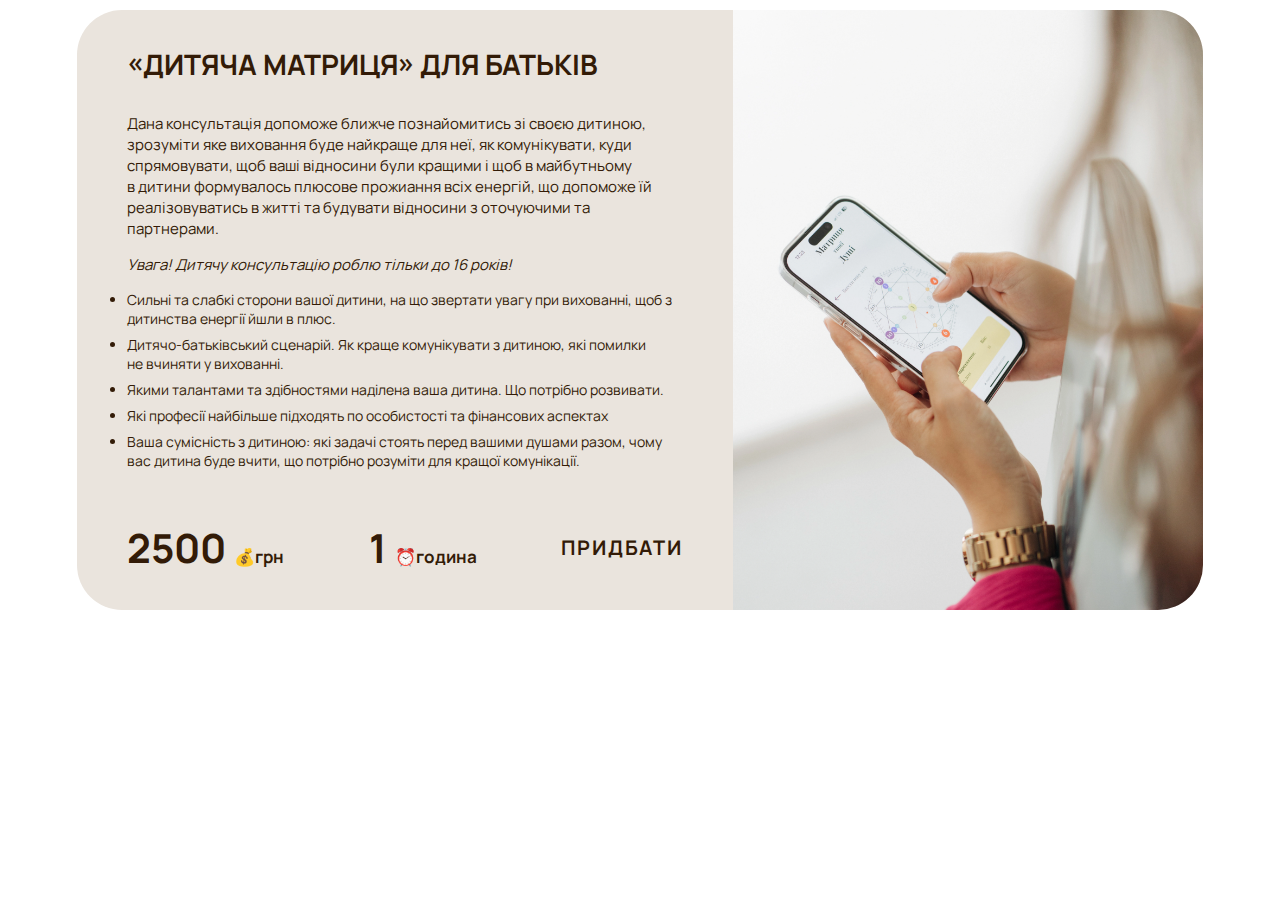
==== commit 218a667f: "Update child-consultation.html" ====
--- a/pages/child-consultation.html
+++ b/pages/child-consultation.html
@@ -50,7 +50,7 @@
                                     вчити, що потрібно розуміти для кращої комунікації.</li>
                             </ul>
                             <div class="service-card-footer">
-                                <div class="service-card-price">2400 <span>‌💰грн</span></div>
+                                <div class="service-card-price">2500 <span>‌💰грн</span></div>
                                 <div class="service-card-price"> ‌1 <span>‌⏰година</span></div>
                                 <a target="_blank" rel="noreferrer" class="service-card-order"
                                     href="https://secure.wayforpay.com/payment/sdf85981b9e62">ПРИДБАТИ</a>
@@ -65,4 +65,4 @@
     <script type="module" src="../js/script.js"></script>
 </body>
 
-</html>+</html>
--- a/styles/style.css
+++ b/styles/style.css
@@ -1115,8 +1115,11 @@
   bottom: -50px;
   left: -65px;
 }
+.services-container .card-3 {
+  background-color: #EAE4DD;
+}
 .services-container #card-3-img::before {
-  background-image: url("../assets/img/lila.jpg");
+  background-image: url("../assets/img/lila.webp");
   top: -250px;
   right: -65px;
   bottom: -50px;
@@ -2181,7 +2184,7 @@
   background-image: url("../assets/img/8.webp");
   background-size: cover;
   position: absolute;
-  top: -300px;
+  top: -250px;
   right: 0px;
   bottom: 0px;
   left: 0px;
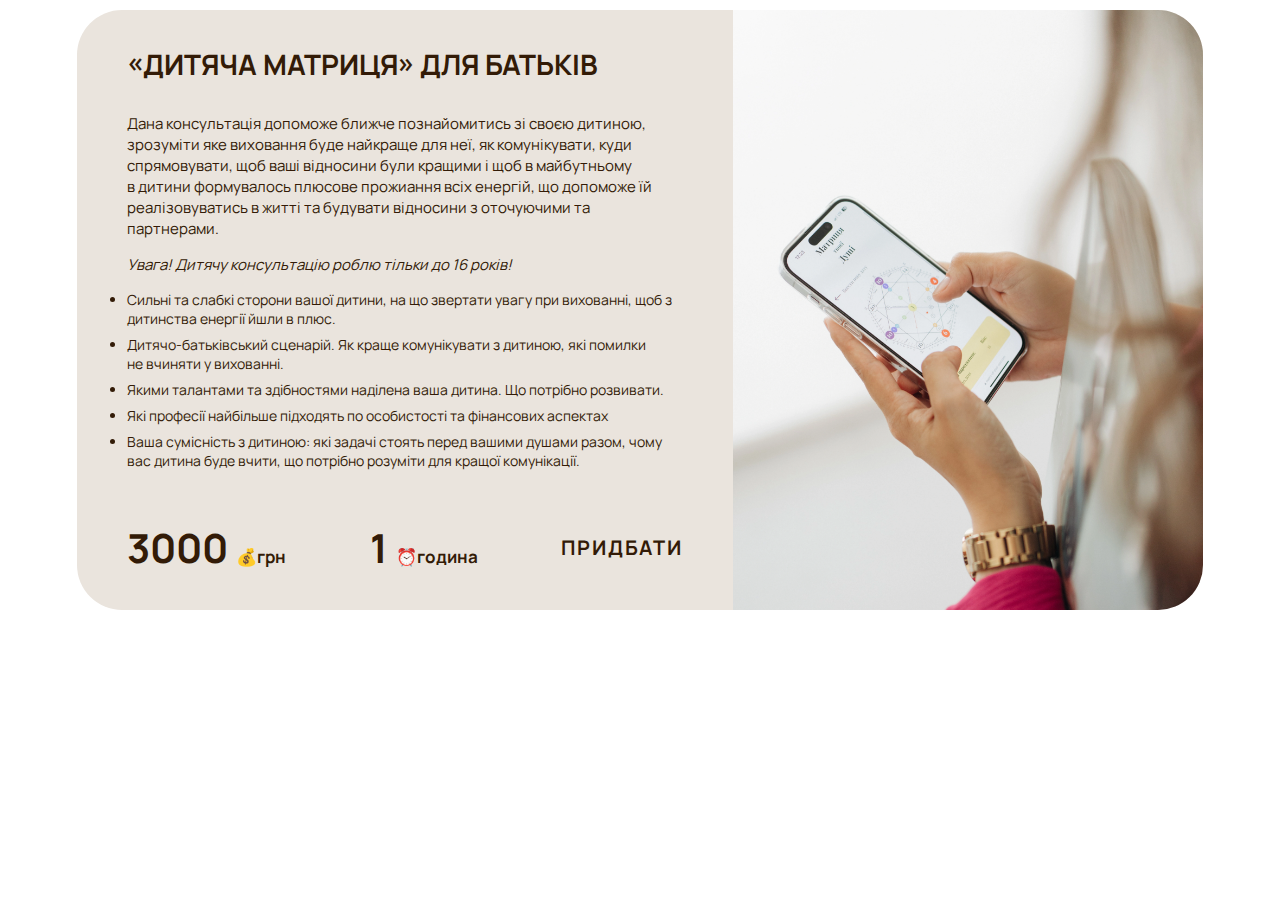
==== commit ccc57090: "Update child-consultation.html" ====
--- a/pages/child-consultation.html
+++ b/pages/child-consultation.html
@@ -50,7 +50,7 @@
                                     вчити, що потрібно розуміти для кращої комунікації.</li>
                             </ul>
                             <div class="service-card-footer">
-                                <div class="service-card-price">2500 <span>‌💰грн</span></div>
+                                <div class="service-card-price">3000 <span>‌💰грн</span></div>
                                 <div class="service-card-price"> ‌1 <span>‌⏰година</span></div>
                                 <a target="_blank" rel="noreferrer" class="service-card-order"
                                     href="https://secure.wayforpay.com/payment/sdf85981b9e62">ПРИДБАТИ</a>
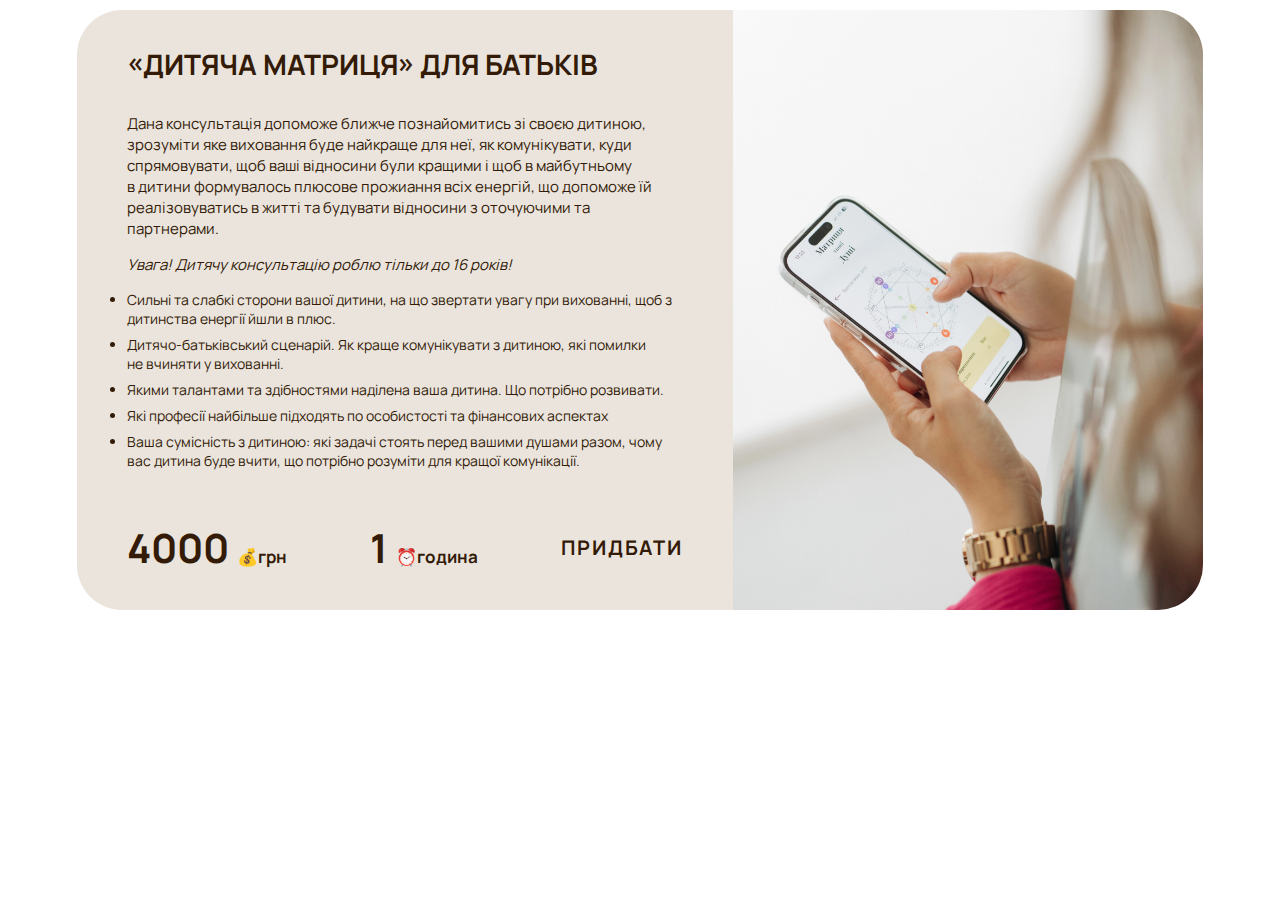
==== commit 64e2d50d: "Update child-consultation.html" ====
--- a/pages/child-consultation.html
+++ b/pages/child-consultation.html
@@ -50,7 +50,7 @@
                                     вчити, що потрібно розуміти для кращої комунікації.</li>
                             </ul>
                             <div class="service-card-footer">
-                                <div class="service-card-price">3000 <span>‌💰грн</span></div>
+                                <div class="service-card-price">4000 <span>‌💰грн</span></div>
                                 <div class="service-card-price"> ‌1 <span>‌⏰година</span></div>
                                 <a target="_blank" rel="noreferrer" class="service-card-order"
                                     href="https://secure.wayforpay.com/payment/sdf85981b9e62">ПРИДБАТИ</a>
--- a/styles/style.css
+++ b/styles/style.css
@@ -489,6 +489,16 @@
     width: 100%;
     height: 100%;
   }
+  .hero-img::before {
+    content: "";
+    top: -380px;
+  }
+}
+@media (max-width: 600px) {
+  .hero-img::before {
+    content: "";
+    top: -320px;
+  }
 }
 @media screen and (max-width: 470px) {
   .hero-img::before {
@@ -502,10 +512,10 @@
     top: -210px;
   }
 }
-@media screen and (max-width: 376px) {
+@media screen and (max-width: 390px) {
   .hero-img::before {
     content: "";
-    top: -210px;
+    top: -160px;
   }
 }
 
@@ -537,7 +547,7 @@
 }
 .about-container .about-wrap .about-wrap-img {
   width: 43%;
-  height: 835px;
+  height: 650px;
   position: relative;
 }
 .about-container .about-wrap .about-wrap-img::before {
@@ -545,7 +555,7 @@
   background-image: url("../assets/img/4.webp");
   background-size: cover;
   position: absolute;
-  top: -100px;
+  top: -200px;
   right: 0px;
   bottom: 0px;
   left: 0px;
@@ -688,7 +698,7 @@
   .about-container .about-wrap .about-wrap-text {
     width: 57%;
     padding-left: 7%;
-    padding-top: 65px;
+    padding-top: 35px;
     padding-right: 6%;
   }
   .about-container .about-wrap .about-wrap-text h3 {
@@ -716,41 +726,7 @@
     line-height: 52.7px;
   }
 }
-@media (max-width: 768px) {
-  .about-container h2 {
-    margin-bottom: 20px;
-  }
-  .about-container .about-wrap .about-wrap-img {
-    height: 500px;
-  }
-  .about-container .about-wrap .about-wrap-text {
-    padding-top: 10px;
-    padding-left: 5%;
-    padding-right: 5%;
-  }
-  .about-container .about-wrap .about-wrap-text h3 {
-    font-size: 18px;
-  }
-  .about-container .about-wrap .about-wrap-text p {
-    margin-bottom: 30px;
-  }
-  .about-container .numbers-wrap .numbers-wrap-circle {
-    width: 250px;
-    height: 250px;
-    font-size: 14px;
-    line-height: 21px;
-    margin: 0 -15px;
-  }
-  .about-container .numbers-wrap .numbers-wrap-circle .circle-text {
-    width: 70%;
-    text-align: center;
-  }
-  .about-container .numbers-wrap .numbers-wrap-circle span {
-    font-size: 52px;
-    line-height: 52.7px;
-  }
-}
-@media (max-width: 470px) {
+@media (max-width: 800px) {
   .about-container {
     padding: 0 30px;
   }
@@ -770,7 +746,7 @@
     height: 290px;
   }
   .about-container .about-wrap .about-wrap-img::before {
-    top: -185px;
+    top: -380px;
   }
   .about-container .about-wrap .about-wrap-text {
     width: 100%;
@@ -806,9 +782,36 @@
     line-height: 52.7px;
   }
 }
-@media screen and (max-width: 376px) {
+@media (max-width: 700px) {
+  .about-container .about-wrap .about-wrap-img::before {
+    top: -320px;
+  }
+}
+@media (max-width: 600px) {
+  .about-container .about-wrap .about-wrap-img::before {
+    top: -220px;
+  }
+}
+@media (max-width: 470px) {
+  .about-container .about-wrap .about-wrap-img::before {
+    top: -145px;
+  }
+}
+@media screen and (max-width: 390px) {
   .about-container .about-wrap .about-wrap-img::before {
     top: -135px;
+  }
+  .about-container .about-wrap .about-wrap-text {
+    display: -webkit-box;
+    display: -ms-flexbox;
+    display: flex;
+    -webkit-box-orient: vertical;
+    -webkit-box-direction: normal;
+        -ms-flex-direction: column;
+            flex-direction: column;
+    -webkit-box-align: center;
+        -ms-flex-align: center;
+            align-items: center;
   }
 }
 
@@ -896,6 +899,7 @@
   .method-container .method-wrap .method-wrap-img::before {
     content: "";
     top: -220px;
+    left: 0px;
   }
   .method-container .method-wrap .method-wrap-text h3 {
     font-size: 44px;
@@ -911,28 +915,7 @@
     padding-right: 3%;
   }
 }
-@media (max-width: 768px) {
-  .method-container .method-wrap .method-wrap-img {
-    height: 505px;
-  }
-  .method-container .method-wrap .method-wrap-text {
-    padding-right: 0;
-  }
-  .method-container .method-wrap .method-wrap-text h3 {
-    font-size: 33px;
-    line-height: 37px;
-    margin-bottom: 15px;
-    margin-top: 15px;
-    letter-spacing: 0rem;
-  }
-  .method-container .method-wrap .method-wrap-text p {
-    font-size: 13px;
-    line-height: 20.6px;
-    margin: 0;
-    padding-right: 3%;
-  }
-}
-@media (max-width: 470px) {
+@media (max-width: 800px) {
   .method-container .method-wrap {
     -webkit-box-orient: vertical;
     -webkit-box-direction: normal;
@@ -1220,40 +1203,7 @@
     letter-spacing: 2px;
   }
 }
-@media (max-width: 768px) {
-  .services-container h2 {
-    font-size: 34px;
-    line-height: 37.5px;
-    margin-top: 0px;
-    margin-bottom: 40px;
-  }
-  .services-container .service-card {
-    padding: 30px 40px;
-  }
-  .services-container .service-card h4 {
-    font-size: 17px;
-    line-height: 24px;
-    margin-bottom: 18px;
-  }
-  .services-container .service-card ul,
-  .services-container .service-card li {
-    font-size: 14px;
-  }
-  .services-container .service-card .service-card-footer {
-    margin-top: 25px;
-  }
-  .services-container .service-card .service-card-footer .service-card-price {
-    font-size: 28px;
-  }
-  .services-container .service-card .service-card-footer .service-card-price span {
-    font-size: 15px;
-  }
-  .services-container .service-card .service-card-footer .service-card-order {
-    font-size: 15px;
-    letter-spacing: 2px;
-  }
-}
-@media (max-width: 470px) {
+@media (max-width: 1000px) {
   .services-container h2 {
     font-size: 35px;
     line-height: 37.5px;
@@ -1366,6 +1316,8 @@
   -webkit-box-pack: center;
       -ms-flex-pack: center;
           justify-content: center;
+  -ms-flex-wrap: wrap;
+      flex-wrap: wrap;
   gap: 8%;
 }
 .section-meditation .meditation-container .meditation-wrap .meditation-card {
@@ -1487,6 +1439,48 @@
   to {
     -webkit-transform: translateY(-2000px);
             transform: translateY(-2000px);
+  }
+}
+@media (max-width: 1000px) {
+  .section-meditation .meditation-container .meditation-wrap {
+    display: -webkit-box;
+    display: -ms-flexbox;
+    display: flex;
+    -webkit-box-orient: horizontal;
+    -webkit-box-direction: normal;
+        -ms-flex-direction: row;
+            flex-direction: row;
+    -webkit-box-pack: center;
+        -ms-flex-pack: center;
+            justify-content: center;
+    gap: 8%;
+  }
+  .section-meditation .meditation-container .meditation-wrap .meditation-card {
+    width: 40%;
+    height: 150px;
+  }
+  .section-meditation .meditation-container .meditation-wrap .meditation-card h4 {
+    font-size: 18px;
+    letter-spacing: 1px;
+  }
+  .section-meditation .meditation-container .meditation-wrap .meditation-card .meditation-card-order {
+    left: 36%;
+    bottom: 18%;
+    font-size: 15px;
+  }
+}
+@media (max-width: 800px) {
+  .section-meditation .meditation-container .meditation-wrap .meditation-card {
+    padding: 25px 15px;
+  }
+  .section-meditation .meditation-container .meditation-wrap .meditation-card h4 {
+    font-size: 14px;
+    letter-spacing: 1px;
+  }
+  .section-meditation .meditation-container .meditation-wrap .meditation-card .meditation-card-order {
+    left: 36%;
+    bottom: 18%;
+    font-size: 13px;
   }
 }
 @media (max-width: 470px) {
@@ -1517,6 +1511,30 @@
   }
   .section-meditation .meditation-container .meditation-wrap .meditation-card .meditation-card-order {
     left: 36%;
+    bottom: 18%;
+    font-size: 15px;
+  }
+}
+@media (max-width: 390px) {
+  .section-meditation .meditation-container .meditation-wrap .meditation-card {
+    display: -webkit-box;
+    display: -ms-flexbox;
+    display: flex;
+    -webkit-box-orient: vertical;
+    -webkit-box-direction: normal;
+        -ms-flex-direction: column;
+            flex-direction: column;
+    -webkit-box-align: center;
+        -ms-flex-align: center;
+            align-items: center;
+  }
+  .section-meditation .meditation-container .meditation-wrap .meditation-card h4 {
+    font-size: 14px;
+    letter-spacing: 1px;
+  }
+  .section-meditation .meditation-container .meditation-wrap .meditation-card .meditation-card-order {
+    font-weight: bold;
+    left: 33%;
     bottom: 18%;
     font-size: 15px;
   }
@@ -1809,10 +1827,12 @@
     margin-bottom: 70px;
     font-size: 35px;
     line-height: 37.5px;
+    text-align: center;
   }
   .how-to-consultation .how-to-consultation-wrapper .how-to-consultation-wrapper-container h3 {
     font-size: 35px;
     font-weight: normal;
+    text-align: center;
   }
   .how-to-consultation .how-to-consultation-wrapper .how-to-consultation-wrapper-container p {
     width: 60%;
@@ -1845,6 +1865,9 @@
   }
 }
 @media (max-width: 470px) {
+  .how-to-consultation .how-to-consultation-wrapper {
+    padding-bottom: 50px;
+  }
   .how-to-consultation .how-to-consultation-wrapper .how-to-consultation-wrapper-container h2,
   .how-to-consultation .how-to-consultation-wrapper .how-to-consultation-wrapper-container h3 {
     text-align: center;
@@ -1883,6 +1906,9 @@
 
 /**************SECTION SCHOOL*****************/
 .numerology-school {
+  background-color: #F9F9F9;
+}
+.numerology-school .numerology-school-container {
   display: -webkit-box;
   display: -ms-flexbox;
   display: flex;
@@ -1899,13 +1925,13 @@
   background-color: #F9F9F9;
   padding: 75px 0;
 }
-.numerology-school h2 {
+.numerology-school .numerology-school-container h2 {
   font-weight: normal;
   font-size: 51px;
   line-height: 78px;
   text-align: center;
 }
-.numerology-school .numerology-school-wrapper {
+.numerology-school .numerology-school-container .numerology-school-wrapper {
   display: -webkit-box;
   display: -ms-flexbox;
   display: flex;
@@ -1916,8 +1942,9 @@
   border-radius: 45px;
   overflow: hidden;
   background: white;
-}
-.numerology-school .numerology-school-wrapper .numerology-school-text {
+  width: 90%;
+}
+.numerology-school .numerology-school-container .numerology-school-wrapper .numerology-school-text {
   display: -webkit-box;
   display: -ms-flexbox;
   display: flex;
@@ -1934,7 +1961,7 @@
   width: 57%;
   padding: 50px 40px;
 }
-.numerology-school .numerology-school-wrapper .numerology-school-text button {
+.numerology-school .numerology-school-container .numerology-school-wrapper .numerology-school-text button {
   width: 275px;
   height: 60px;
   border-radius: 35px;
@@ -1944,16 +1971,16 @@
   background-color: #B49378;
   margin-top: 30px;
 }
-.numerology-school .numerology-school-wrapper .numerology-school-text button:hover {
+.numerology-school .numerology-school-container .numerology-school-wrapper .numerology-school-text button:hover {
   cursor: pointer;
   background-color: rgba(180, 147, 120, 0.5411764706);
 }
-.numerology-school .numerology-school-wrapper .numerology-school-wrap-img {
+.numerology-school .numerology-school-container .numerology-school-wrapper .numerology-school-wrap-img {
   width: 43%;
-  height: 500px;
+  height: 610px;
   position: relative;
 }
-.numerology-school .numerology-school-wrapper .numerology-school-wrap-img::before {
+.numerology-school .numerology-school-container .numerology-school-wrapper .numerology-school-wrap-img::before {
   content: "";
   background-image: url("../assets/img/9.webp");
   background-size: cover;
@@ -1965,7 +1992,7 @@
   overflow: hidden;
   z-index: 0;
 }
-.numerology-school .about-course {
+.numerology-school .numerology-school-container .about-course {
   margin-top: 60px;
   display: -webkit-box;
   display: -ms-flexbox;
@@ -1980,7 +2007,7 @@
       -ms-flex-pack: justify;
           justify-content: space-between;
 }
-.numerology-school .about-course .service-card {
+.numerology-school .numerology-school-container .about-course .service-card {
   display: -webkit-box;
   display: -ms-flexbox;
   display: flex;
@@ -1996,53 +2023,107 @@
   padding: 25px 45px 35px;
   border-radius: 45px;
 }
-.numerology-school .about-course .service-card .service-card-text {
+.numerology-school .numerology-school-container .about-course .service-card .service-card-text {
   width: 100%;
   font-size: 17px;
 }
-.numerology-school .about-course .service-card .service-card-text h4 {
+.numerology-school .numerology-school-container .about-course .service-card .service-card-text h4 {
   font-size: 26px;
   text-transform: uppercase;
   margin-left: 42px;
 }
-.numerology-school .about-course .card-8 {
+.numerology-school .numerology-school-container .about-course .card-8 {
   background: #EAE4DD;
 }
-.numerology-school .about-course .card-9 {
+.numerology-school .numerology-school-container .about-course .card-9 {
   background: #E2E2E2;
 }
-.numerology-school .about-course .card-10 {
+.numerology-school .numerology-school-container .about-course .card-10 {
   background: #E9DBCE;
 }
-.numerology-school .about-course .card-11 {
+.numerology-school .numerology-school-container .about-course .card-11 {
   background: #F6EFDB;
 }
-.numerology-school .about-course .card-12 {
+.numerology-school .numerology-school-container .about-course .card-12 {
   background: #EAE4DD;
 }
-.numerology-school .about-course .card-13 {
+.numerology-school .numerology-school-container .about-course .card-13 {
   background: #F6E1DB;
 }
 @media (max-width: 1366px) {
-  .numerology-school {
+  .numerology-school .numerology-school-container {
     padding: 0 6%;
     padding-top: 100px;
   }
-  .numerology-school h2 {
+  .numerology-school .numerology-school-container h2 {
     font-size: 35px;
     line-height: 37.5px;
   }
-  .numerology-school .numerology-school-wrapper .numerology-school-wrap-img::before {
+  .numerology-school .numerology-school-container .numerology-school-wrapper .numerology-school-text {
+    font-size: 13px;
+  }
+  .numerology-school .numerology-school-container .numerology-school-wrapper .numerology-school-wrap-img::before {
     top: -180px;
   }
-}
-@media (max-width: 470px) {
-  .numerology-school h2 {
+  .numerology-school .numerology-school-container .about-course {
+    margin-top: 60px;
+    display: -webkit-box;
+    display: -ms-flexbox;
+    display: flex;
+    -webkit-box-orient: vertical;
+    -webkit-box-direction: normal;
+        -ms-flex-direction: column;
+            flex-direction: column;
+    gap: 5px;
+    width: 100%;
+  }
+  .numerology-school .numerology-school-container .about-course .service-card {
+    display: -webkit-box;
+    display: -ms-flexbox;
+    display: flex;
+    -webkit-box-orient: vertical;
+    -webkit-box-direction: normal;
+        -ms-flex-direction: column;
+            flex-direction: column;
+    -webkit-box-pack: center;
+        -ms-flex-pack: center;
+            justify-content: center;
+    width: 100%;
+    margin-bottom: 2%;
+    padding: 20px 20px 30px;
+    border-radius: 45px;
+  }
+  .numerology-school .numerology-school-container .about-course .service-card .service-card-text {
+    width: 100%;
+    font-size: 15px;
+  }
+  .numerology-school .numerology-school-container .about-course .service-card .service-card-text h4 {
+    font-size: 19px;
+    text-transform: uppercase;
+    margin-left: 42px;
+  }
+}
+@media (max-width: 768px) {
+  .numerology-school .numerology-school-container {
+    display: -webkit-box;
+    display: -ms-flexbox;
+    display: flex;
+    -webkit-box-orient: vertical;
+    -webkit-box-direction: normal;
+        -ms-flex-direction: column;
+            flex-direction: column;
+    -webkit-box-align: center;
+        -ms-flex-align: center;
+            align-items: center;
+    padding: 0;
+    width: 100%;
+  }
+  .numerology-school .numerology-school-container h2 {
     font-size: 30px;
     line-height: 38px;
     text-align: center;
   }
-  .numerology-school .numerology-school-wrapper {
+  .numerology-school .numerology-school-container .numerology-school-wrapper {
     display: -webkit-box;
     display: -ms-flexbox;
     display: flex;
@@ -2053,9 +2134,9 @@
     -webkit-box-pack: justify;
         -ms-flex-pack: justify;
             justify-content: space-between;
-    height: 930px;
-  }
-  .numerology-school .numerology-school-wrapper .numerology-school-text {
+    height: 960px;
+  }
+  .numerology-school .numerology-school-container .numerology-school-wrapper .numerology-school-text {
     display: -webkit-box;
     display: -ms-flexbox;
     display: flex;
@@ -2072,20 +2153,21 @@
     width: 100%;
     height: 60%;
     padding: 40px 30px;
-  }
-  .numerology-school .numerology-school-wrapper .numerology-school-text p {
     font-size: 15px;
   }
-  .numerology-school .numerology-school-wrapper .numerology-school-wrap-img {
+  .numerology-school .numerology-school-container .numerology-school-wrapper .numerology-school-text p {
+    font-size: 15px;
+  }
+  .numerology-school .numerology-school-container .numerology-school-wrapper .numerology-school-wrap-img {
     width: 100%;
     height: 40%;
     position: relative;
     overflow: hidden;
   }
-  .numerology-school .numerology-school-wrapper .numerology-school-wrap-img::before {
-    top: -200px;
-  }
-  .numerology-school .about-course {
+  .numerology-school .numerology-school-container .numerology-school-wrapper .numerology-school-wrap-img::before {
+    top: -350px;
+  }
+  .numerology-school .numerology-school-container .about-course {
     margin-top: 60px;
     display: -webkit-box;
     display: -ms-flexbox;
@@ -2096,7 +2178,7 @@
             flex-direction: column;
     gap: 5px;
   }
-  .numerology-school .about-course .service-card {
+  .numerology-school .numerology-school-container .about-course .service-card {
     display: -webkit-box;
     display: -ms-flexbox;
     display: flex;
@@ -2112,35 +2194,47 @@
     padding: 20px 20px 30px;
     border-radius: 45px;
   }
-  .numerology-school .about-course .service-card .service-card-text {
+  .numerology-school .numerology-school-container .about-course .service-card .service-card-text {
     width: 100%;
     font-size: 15px;
   }
-  .numerology-school .about-course .service-card .service-card-text h4 {
+  .numerology-school .numerology-school-container .about-course .service-card .service-card-text h4 {
     font-size: 19px;
     text-transform: uppercase;
     margin-left: 42px;
   }
 }
-@media (max-width: 414px) {
-  .numerology-school .numerology-school-wrapper .numerology-school-text {
+@media (max-width: 650px) {
+  .numerology-school .numerology-school-container .numerology-school-wrapper .numerology-school-wrap-img::before {
+    top: -260px;
+  }
+}
+@media (max-width: 470px) {
+  .numerology-school .numerology-school-container .numerology-school-wrapper .numerology-school-text {
     height: 65%;
   }
-  .numerology-school .numerology-school-wrapper .numerology-school-wrap-img {
+  .numerology-school .numerology-school-container .numerology-school-wrapper .numerology-school-wrap-img {
     height: 35%;
   }
-  .numerology-school .numerology-school-wrapper .numerology-school-wrap-img::before {
+  .numerology-school .numerology-school-container .numerology-school-wrapper .numerology-school-wrap-img::before {
     top: -170px;
   }
 }
-@media (max-width: 376px) {
-  .numerology-school .numerology-school-wrapper .numerology-school-text {
+@media (max-width: 390px) {
+  .numerology-school .numerology-school-container {
+    overflow-x: hidden;
+    padding: 0;
+  }
+  .numerology-school .numerology-school-container h2 {
+    font-size: 25px;
+  }
+  .numerology-school .numerology-school-container .numerology-school-wrapper .numerology-school-text {
     height: 65%;
   }
-  .numerology-school .numerology-school-wrapper .numerology-school-wrap-img {
+  .numerology-school .numerology-school-container .numerology-school-wrapper .numerology-school-wrap-img {
     height: 35%;
   }
-  .numerology-school .numerology-school-wrapper .numerology-school-wrap-img::before {
+  .numerology-school .numerology-school-container .numerology-school-wrapper .numerology-school-wrap-img::before {
     top: -180px;
   }
 }
@@ -2299,13 +2393,23 @@
 }
 @media (max-width: 1366px) {
   .study-program {
-    padding: 0 6%;
+    padding: 0%;
+    width: 100%;
   }
   .study-program .container .study-program-img {
     min-height: 500px;
   }
   .study-program .container .study-program-img::before {
     top: -190px;
+  }
+}
+@media (max-width: 1000px) {
+  .study-program .container .study-program-img {
+    min-height: 500px;
+  }
+  .study-program .container .study-program-img::before {
+    top: -190px;
+    left: -100px;
   }
 }
 @media (max-width: 470px) {
@@ -2328,8 +2432,9 @@
 
 /**************reviews**********************/
 .reviews {
-  margin-top: 40px;
+  margin-top: 0px;
   padding: 0 6%;
+  width: 100%;
 }
 .reviews .container-reviews {
   display: -webkit-box;
@@ -2339,9 +2444,10 @@
   -webkit-box-direction: normal;
       -ms-flex-direction: column;
           flex-direction: column;
-  -webkit-box-pack: justify;
-      -ms-flex-pack: justify;
-          justify-content: space-between;
+  -webkit-box-pack: center;
+      -ms-flex-pack: center;
+          justify-content: center;
+  gap: 25px;
   height: 580px;
   position: relative;
   overflow: hidden;
@@ -2351,133 +2457,6 @@
   font-size: 35px;
   font-weight: normal;
   line-height: 45px;
-}
-.reviews .container-reviews label {
-  background: #444;
-  color: #fff;
-  -webkit-transition: -webkit-transform 400ms ease-out;
-  transition: -webkit-transform 400ms ease-out;
-  transition: transform 400ms ease-out;
-  transition: transform 400ms ease-out, -webkit-transform 400ms ease-out;
-  display: inline-block;
-  min-height: 400px;
-  width: 100%;
-  height: 400px;
-  position: relative;
-  z-index: 1;
-  text-align: center;
-  line-height: 100vh;
-}
-.reviews .container-reviews form {
-  display: none;
-  position: absolute;
-  top: 180px;
-  left: 0;
-  bottom: 0;
-  right: 0;
-  white-space: nowrap;
-}
-.reviews .container-reviews input {
-  position: absolute;
-}
-.reviews .container-reviews .keys {
-  position: fixed;
-  z-index: 10;
-  bottom: 0;
-  left: 0;
-  right: 0;
-  padding: 1rem;
-  color: #fff;
-  text-align: center;
-  -webkit-transition: all 300ms linear;
-  transition: all 300ms linear;
-  opacity: 0;
-}
-.reviews .container-reviews input:focus ~ .keys {
-  opacity: 0.8;
-}
-.reviews .container-reviews input:nth-of-type(1):checked ~ label:nth-of-type(1),
-.reviews .container-reviews input:nth-of-type(2):checked ~ label:nth-of-type(2),
-.reviews .container-reviews input:nth-of-type(3):checked ~ label:nth-of-type(3),
-.reviews .container-reviews input:nth-of-type(4):checked ~ label:nth-of-type(4) {
-  z-index: 0;
-}
-.reviews .container-reviews input:nth-of-type(1):checked ~ label {
-  -webkit-transform: translate3d(0, 0, 0);
-          transform: translate3d(0, 0, 0);
-}
-.reviews .container-reviews input:nth-of-type(2):checked ~ label {
-  -webkit-transform: translate3d(-100%, 0, 0);
-          transform: translate3d(-100%, 0, 0);
-}
-.reviews .container-reviews input:nth-of-type(3):checked ~ label {
-  -webkit-transform: translate3d(-200%, 0, 0);
-          transform: translate3d(-200%, 0, 0);
-}
-.reviews .container-reviews input:nth-of-type(4):checked ~ label {
-  -webkit-transform: translate3d(-300%, 0, 0);
-          transform: translate3d(-300%, 0, 0);
-}
-.reviews .container-reviews label {
-  background: #444444;
-  background-size: cover;
-  font-size: 3rem;
-}
-.reviews .container-reviews label[for=clubs] {
-  background: #ffffff;
-  background-image: url("../assets/img/comments/com-1.PNG");
-  background-size: 100%;
-  background-repeat: no-repeat;
-  left: 0px;
-}
-.reviews .container-reviews label[for=hearts] {
-  background: #ffffff;
-  background-image: url("../assets/img/comments/com-2.PNG");
-  background-size: 100%;
-  background-repeat: no-repeat;
-  left: 0px;
-}
-.reviews .container-reviews label[for=spades] {
-  background: #ffffff;
-  background-image: url("../assets/img/comments/com-3.PNG");
-  background-size: 100%;
-  background-repeat: no-repeat;
-  left: 0px;
-}
-.reviews .container-reviews label[for=diamonds] {
-  background: #ffffff;
-  background-image: url("../assets/img/comments/com-4.PNG");
-  background-size: 100%;
-  background-repeat: no-repeat;
-  left: 0px;
-}
-.reviews .container-reviews label:before,
-.reviews .container-reviews label:after {
-  color: rgb(245, 7, 7);
-  display: block;
-  background: rgba(255, 255, 255, 0.2);
-  position: absolute;
-  padding: 1rem;
-  font-size: 3rem;
-  height: 10rem;
-  vertical-align: middle;
-  line-height: 10rem;
-  top: 50%;
-  -webkit-transform: translate3d(0, -50%, 0);
-          transform: translate3d(0, -50%, 0);
-  cursor: pointer;
-}
-.reviews .container-reviews label:before {
-  content: "❭";
-  right: 100%;
-  border-top-left-radius: 50%;
-  border-bottom-left-radius: 50%;
-}
-.reviews .container-reviews label:after {
-  content: "❬";
-  left: 100%;
-  border-top-right-radius: 50%;
-  border-bottom-right-radius: 50%;
 }
 .reviews .container {
   margin: 45px auto 45px auto;
@@ -2489,6 +2468,7 @@
   width: 100%;
   text-align: center;
   font-weight: normal;
+  margin-bottom: 0px;
 }
 .reviews .container .rewies_images {
   display: -webkit-box;
@@ -2504,68 +2484,20 @@
   gap: 25px;
 }
 .reviews .container .rewies_images .rewies_img {
-  width: 300px;
-  height: 300px;
+  max-width: 300px;
+  height: 500px;
   position: relative;
-}
-.reviews .container .rewies_images #rewies_img-1::before {
-  content: "";
-  background-image: url("../assets/img/comments/com-1.PNG");
-  background-size: contain;
-  background-repeat: no-repeat;
-  position: absolute;
-  top: 0px;
-  right: 0px;
-  bottom: 0px;
-  left: 0px;
-  z-index: 1;
-}
-.reviews .container .rewies_images #rewies_img-2::before {
-  content: "";
-  background-image: url("../assets/img/comments/com-2.PNG");
-  background-size: contain;
-  background-repeat: no-repeat;
-  position: absolute;
-  top: 0px;
-  right: 0px;
-  bottom: 0px;
-  left: 0px;
-  z-index: 1;
-}
-.reviews .container .rewies_images #rewies_img-3::before {
-  content: "";
-  background-image: url("../assets/img/comments/com-3.PNG");
-  background-size: contain;
-  background-repeat: no-repeat;
-  position: absolute;
-  top: 0px;
-  right: 0px;
-  bottom: 0px;
-  left: 0px;
-  z-index: 1;
-}
-.reviews .container .rewies_images #rewies_img-4::before {
-  content: "";
-  background-image: url("../assets/img/comments/com-4.PNG");
-  background-size: contain;
-  background-repeat: no-repeat;
-  position: absolute;
-  top: 0px;
-  right: 0px;
-  bottom: 0px;
-  left: 0px;
-  z-index: 1;
 }
 @media (max-width: 1366px) {
   .reviews {
     padding: 0 6%;
   }
-  .reviews h2 {
+  .reviews .container h2 {
     font-size: 35px;
-    line-height: 37.5px;
-  }
-}
-@media (max-width: 470px) {
+    text-align: center;
+  }
+}
+@media (max-width: 768px) {
   .reviews .container h2 {
     font-size: 30px;
   }
@@ -2577,6 +2509,234 @@
   }
 }
 
+@media (min-width: 769px) {
+  #reviews {
+    display: none;
+  }
+}
+/******************slider*******************/
+@media (max-width: 768px) {
+  .reviews-2 {
+    display: none;
+  }
+}
+.slider-container {
+  position: relative;
+  width: 100%;
+  overflow: hidden;
+  margin-bottom: 25px;
+  background-color: #F9F9F9;
+}
+
+.slider-wrapper {
+  display: -webkit-box;
+  display: -ms-flexbox;
+  display: flex;
+  -webkit-transition: -webkit-transform 0.5s ease-in-out;
+  transition: -webkit-transform 0.5s ease-in-out;
+  transition: transform 0.5s ease-in-out;
+  transition: transform 0.5s ease-in-out, -webkit-transform 0.5s ease-in-out;
+  padding: 0 35px 0 35px;
+  background-color: #F9F9F9;
+}
+
+.slide {
+  -webkit-box-flex: 0;
+      -ms-flex: 0 0 calc(25% - 15px);
+          flex: 0 0 calc(25% - 15px);
+  /* Кожен слайд займає 25% ширини контейнера мінус відступ */
+  -webkit-box-sizing: border-box;
+          box-sizing: border-box;
+  height: 300px;
+  background-size: contain;
+  background-repeat: no-repeat;
+  background-position: 50%;
+  margin-right: 15px;
+  /* Відступ між слайдами */
+}
+
+.slide:last-child {
+  margin-right: 0;
+}
+
+.slide:first-child {
+  margin-left: 15px;
+}
+
+/* Для екранів розміром менше 1000px */
+@media (max-width: 1366px) {
+  .slide {
+    -webkit-box-flex: 0;
+        -ms-flex: 0 0 33%;
+            flex: 0 0 33%;
+  }
+}
+/* Optional: Add styling for navigation buttons */
+.prev,
+.next {
+  cursor: pointer;
+  position: absolute;
+  top: 50%;
+  width: auto;
+  margin-top: -25px;
+  padding: 16px;
+  color: black;
+  font-weight: bold;
+  font-size: 20px;
+  -webkit-transition: 0.6s ease;
+  transition: 0.6s ease;
+  border-radius: 0 3px 3px 0;
+  -webkit-user-select: none;
+     -moz-user-select: none;
+      -ms-user-select: none;
+          user-select: none;
+}
+
+.next {
+  right: 0px;
+  border-radius: 3px 0 0 3px;
+}
+
+/* Optional: Add styling for dots navigation */
+.dots {
+  text-align: center;
+  margin-top: 15px;
+}
+
+.dot {
+  height: 15px;
+  width: 15px;
+  margin: 0 8px;
+  background-color: #bbb;
+  border-radius: 50%;
+  display: inline-block;
+  -webkit-transition: background-color 0.6s ease;
+  transition: background-color 0.6s ease;
+}
+
+.dot.active {
+  background-color: #717171;
+}
+
+#slide-1 {
+  background-image: url("/assets/img/comments/com-1.PNG");
+}
+
+#slide-2 {
+  background-image: url("/assets/img/comments/com-2.PNG");
+}
+
+#slide-3 {
+  background-image: url("/assets/img/comments/com-3.PNG");
+}
+
+#slide-4 {
+  background-image: url("/assets/img/comments/com-4.PNG");
+}
+
+#slide-5 {
+  background-image: url("/assets/img/comments/6.PNG");
+}
+
+#slide-6 {
+  background-image: url("/assets/img/comments/7.PNG");
+}
+
+#slide-7 {
+  background-image: url("/assets/img/comments/8.PNG");
+}
+
+#slide-8 {
+  background-image: url("/assets/img/comments/9.PNG");
+}
+
+#slide-9 {
+  background-image: url("/assets/img/comments/10.PNG");
+}
+
+.slider-reviews {
+  margin-bottom: 25px;
+}
+
+/******************custom-slider**********************/
+.custom-slider {
+  display: none;
+}
+
+@media (max-width: 768px) {
+  .custom-slider {
+    display: -webkit-box;
+    display: -ms-flexbox;
+    display: flex;
+    overflow: hidden;
+    width: 100%;
+    height: 300px;
+    /* Висота слайдера */
+    position: relative;
+    -webkit-box-pack: center;
+        -ms-flex-pack: center;
+            justify-content: center;
+    /* Вирівнювання слайдів по центру */
+    margin: 30px auto;
+  }
+  .custom-slides {
+    display: -webkit-box;
+    display: -ms-flexbox;
+    display: flex;
+    -webkit-transition: -webkit-transform 0.5s ease;
+    transition: -webkit-transform 0.5s ease;
+    transition: transform 0.5s ease;
+    transition: transform 0.5s ease, -webkit-transform 0.5s ease;
+    height: 100%;
+  }
+  .custom-slide {
+    min-width: 100%;
+    height: 100%;
+    display: -webkit-box;
+    display: -ms-flexbox;
+    display: flex;
+    -webkit-box-pack: center;
+        -ms-flex-pack: center;
+            justify-content: center;
+    /* Вирівнювання зображень по центру */
+    -webkit-box-align: center;
+        -ms-flex-align: center;
+            align-items: center;
+  }
+  .custom-slide img {
+    max-width: 100%;
+    max-height: 100%;
+    -o-object-fit: contain;
+       object-fit: contain;
+    /* Зберігає пропорції зображень */
+  }
+  .custom-controls {
+    position: absolute;
+    top: 50%;
+    width: 100%;
+    display: -webkit-box;
+    display: -ms-flexbox;
+    display: flex;
+    -webkit-box-pack: justify;
+        -ms-flex-pack: justify;
+            justify-content: space-between;
+    -webkit-transform: translateY(-50%);
+            transform: translateY(-50%);
+    pointer-events: none;
+    /* Забороняє події миші на контейнері */
+  }
+  .custom-control {
+    background-color: rgba(0, 0, 0, 0.5);
+    color: white;
+    border: none;
+    padding: 10px;
+    cursor: pointer;
+    pointer-events: auto;
+    /* Включає події миші для кнопок */
+    margin: 0 10px;
+    /* Додає відступ між кнопками і краями слайдера */
+  }
+}
 footer {
   display: -webkit-box;
   display: -ms-flexbox;
